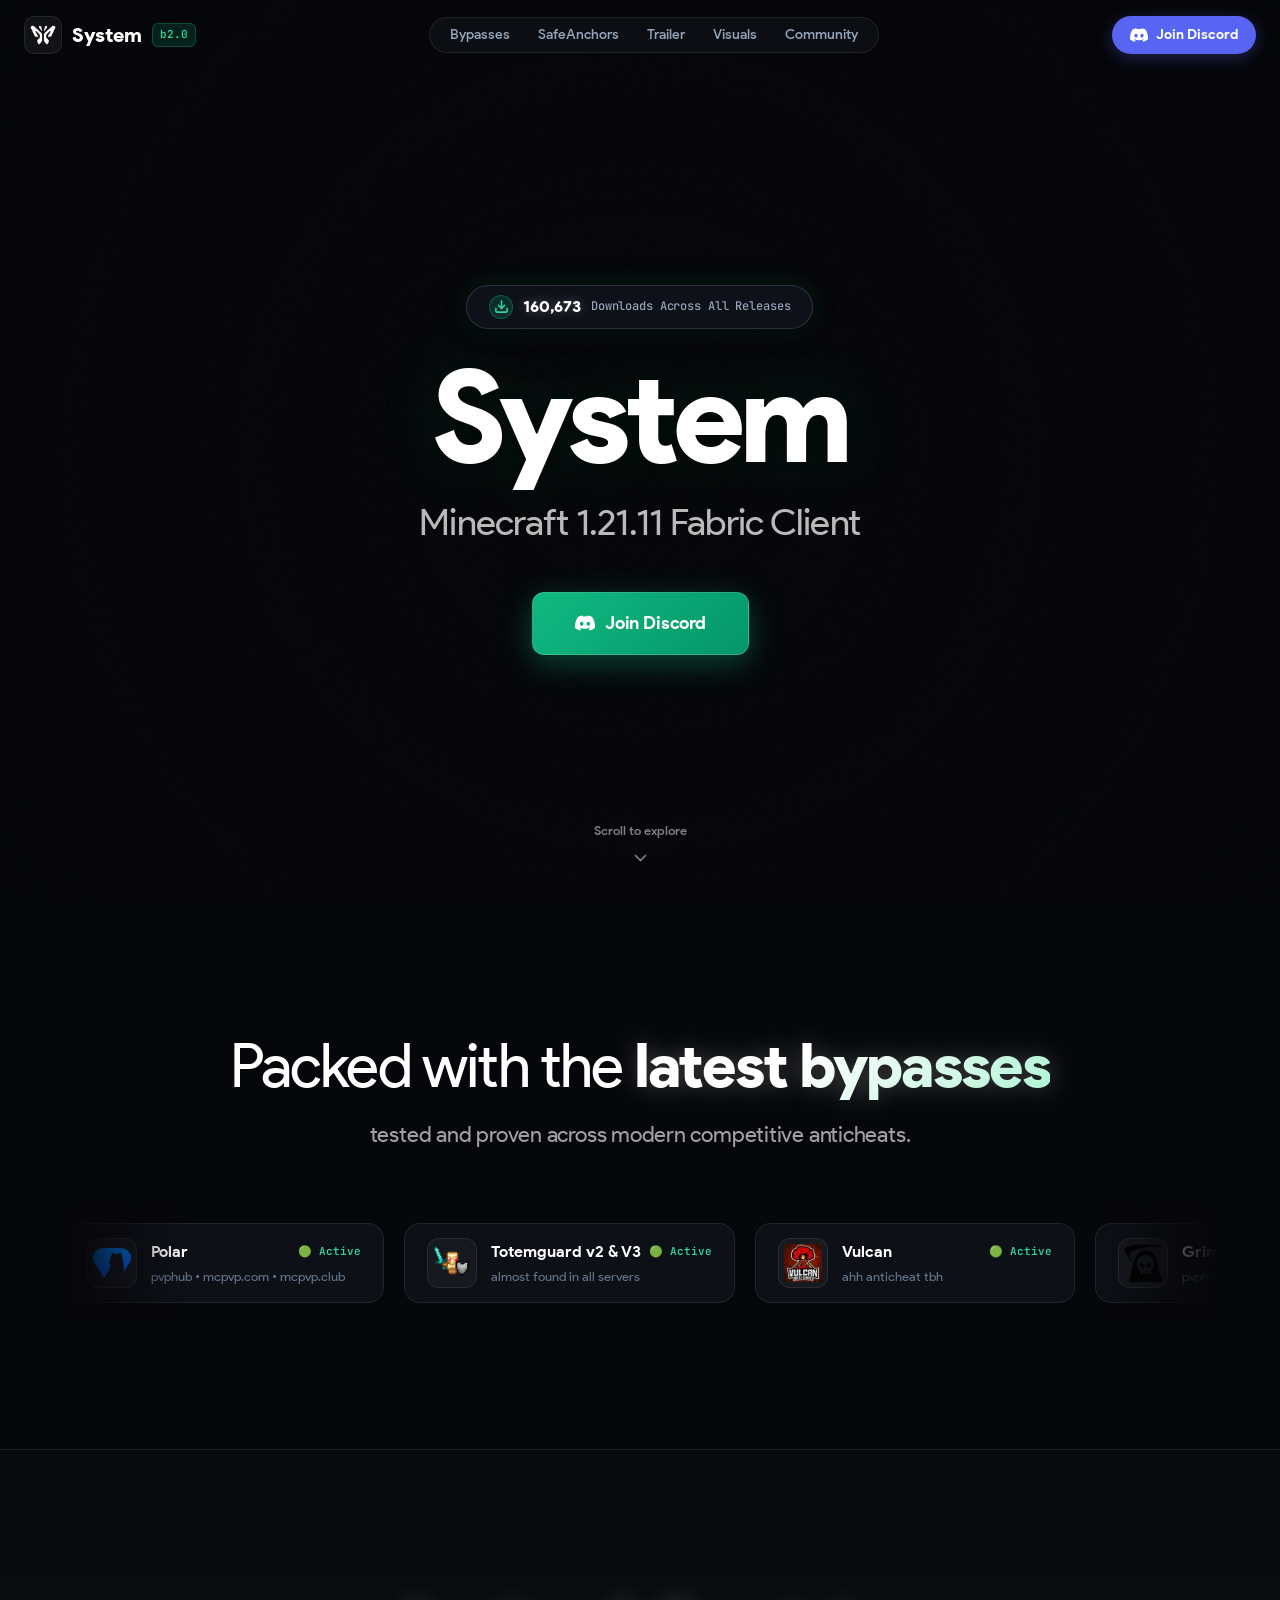
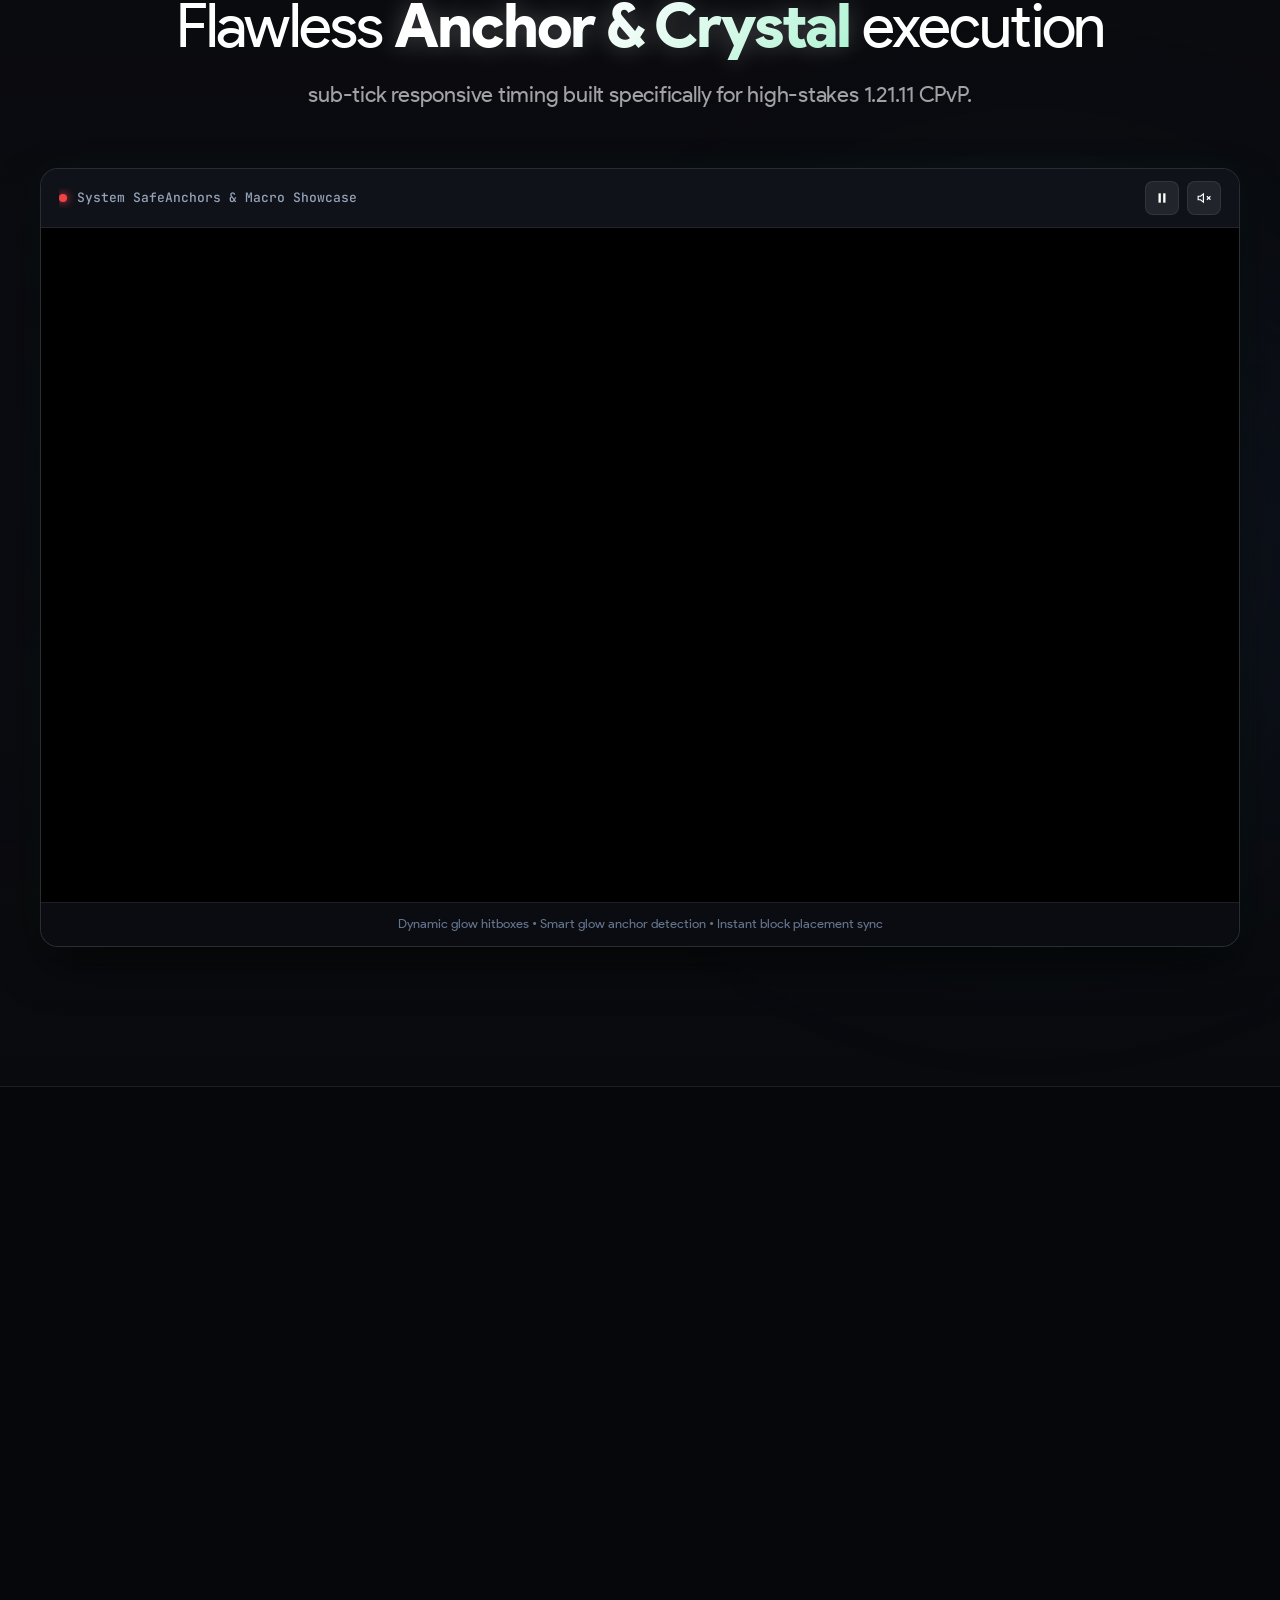
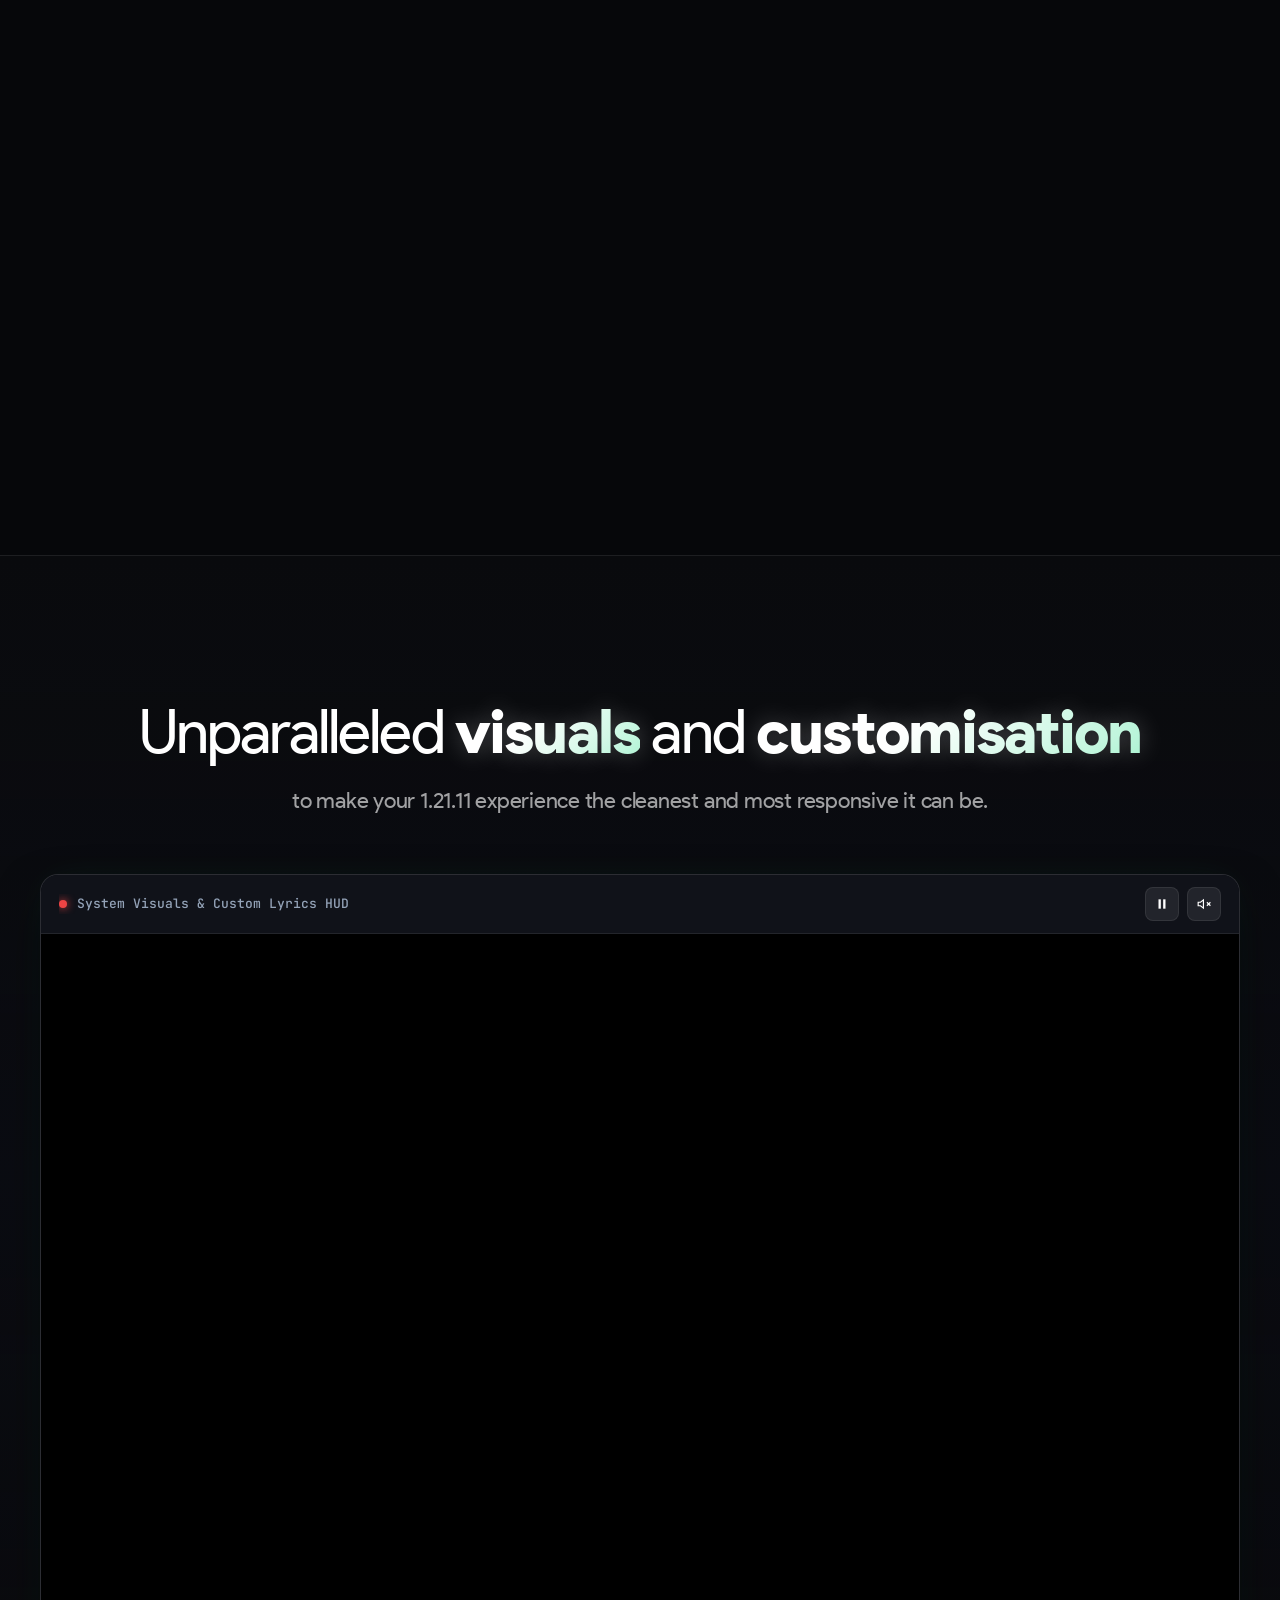
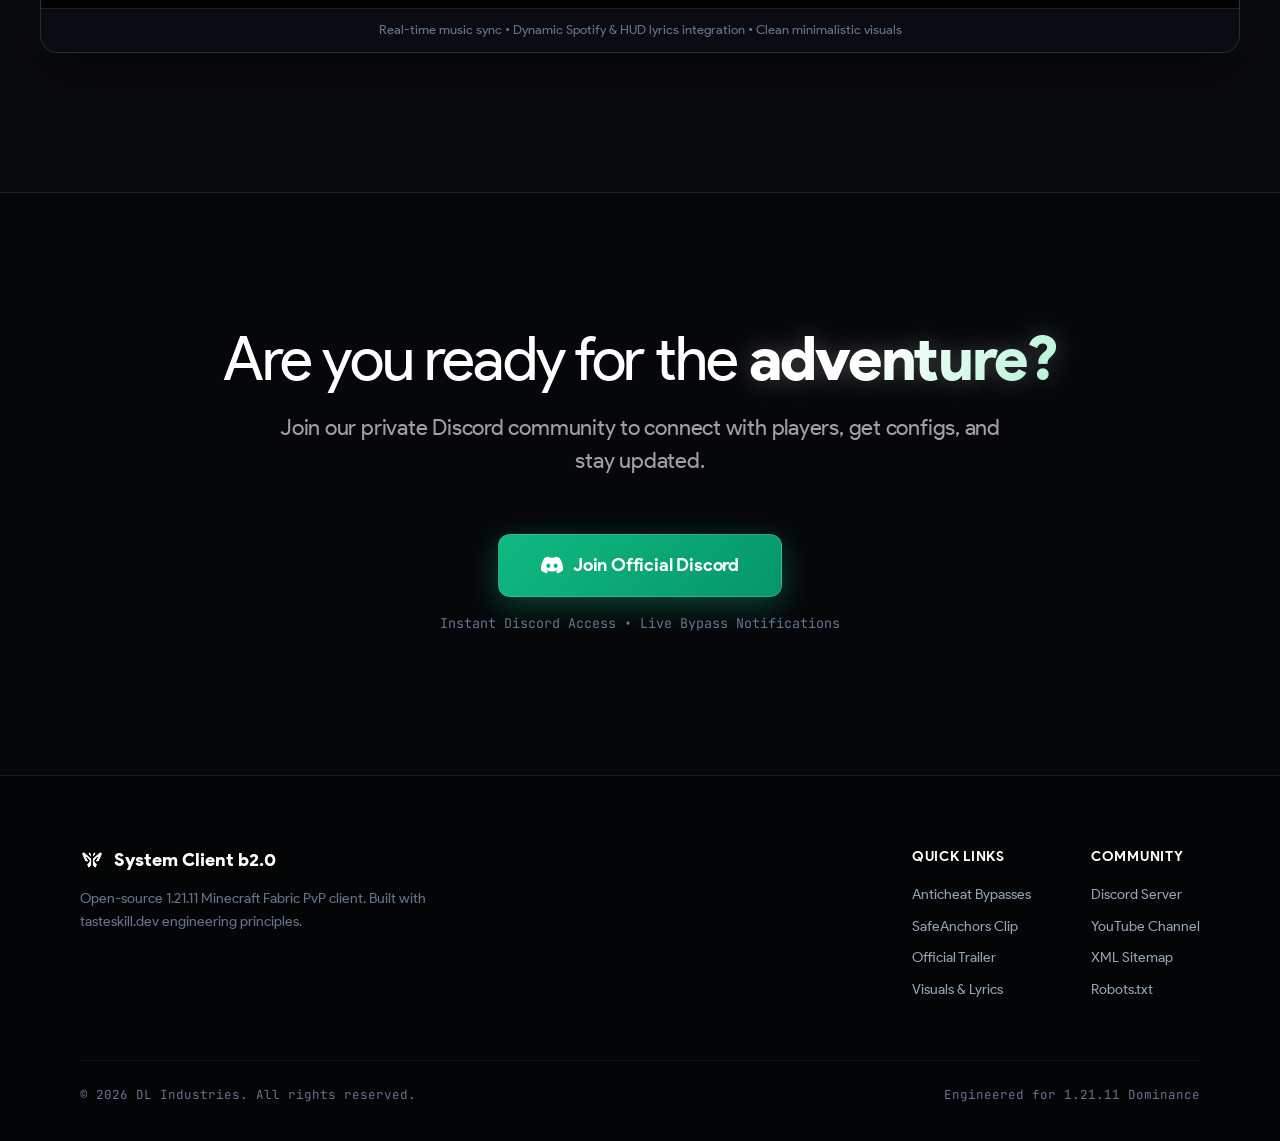
==== docs/index.html @ 7f54d4ee "Deploy System Client official website and showcase" ====
<!DOCTYPE html>
<html lang="en">
<head>
  <meta charset="UTF-8">
  <meta name="viewport" content="width=device-width, initial-scale=1.0">

  <!-- Primary Meta Tags -->
  <title>System Client b2.0 | Next-Gen Minecraft 1.21.11 Fabric Client</title>
  <meta name="title" content="System Client b2.0 | Next-Gen Minecraft 1.21.11 Fabric Client">
  <meta name="description" content="System Client b2.0 is the premier open-source Minecraft 1.21.11 Fabric PvP client with verified bypasses for Polar (pvphub, mcpvp), Totemguard v2/v3, Grim, Vulcan, Intave, Matrix, and AGC (Minemen.club).">
  <meta name="keywords" content="System Client, Minecraft 1.21.11 client, Fabric PvP client, Polar bypass, Totemguard bypass, Grim bypass, Vulcan bypass, Intave bypass, Matrix bypass, AGC Minemen bypass, pvphub, mcpvp, AutoMace, AutoCrystal, SafeAnchors">
  <meta name="robots" content="index, follow">
  <meta name="theme-color" content="#06070a">

  <!-- Canonical URL -->
  <link rel="canonical" href="https://system.daduncs.cloud/">

  <!-- Open Graph / Facebook -->
  <meta property="og:type" content="website">
  <meta property="og:url" content="https://system.daduncs.cloud/">
  <meta property="og:title" content="System Client b2.0 | Next-Gen Minecraft 1.21.11 Fabric Client">
  <meta property="og:description" content="Dominate 1.21.11 with verified bypasses across Polar, Totemguard v2/v3, Grim, Vulcan, Intave, Matrix, and AGC (Minemen).">
  <meta property="og:image" content="assets/icon.png">

  <!-- Twitter Card -->
  <meta property="twitter:card" content="summary_large_image">
  <meta property="twitter:url" content="https://system.daduncs.cloud/">
  <meta property="twitter:title" content="System Client b2.0 | Next-Gen Minecraft 1.21.11 Fabric Client">
  <meta property="twitter:description" content="Bypass Polar, Totemguard, Grim, Vulcan, Intave, Matrix, and AGC. Master 1.21.11 Mace, Crystal, and Anchor PvP.">
  <meta property="twitter:image" content="assets/icon.png">

  <!-- Favicon -->
  <link rel="icon" type="image/png" href="assets/icon.png">
  <link rel="apple-touch-icon" href="assets/icon.png">

  <!-- Preload Local Product Sans Fonts for Instant Rendering -->
  <link rel="preload" href="assets/fonts/ProductSans-Regular.woff" as="font" type="font/woff" crossorigin>
  <link rel="preload" href="assets/fonts/ProductSans-Bold.woff" as="font" type="font/woff" crossorigin>

  <!-- Fallback Fonts: JetBrains Mono -->
  <link rel="preconnect" href="https://fonts.googleapis.com">
  <link rel="preconnect" href="https://fonts.gstatic.com" crossorigin>
  <link href="https://fonts.googleapis.com/css2?family=JetBrains+Mono:wght@400;500;700&display=swap" rel="stylesheet">

  <!-- Stylesheet -->
  <link rel="stylesheet" href="style.css">

  <!-- Schema.org JSON-LD Structured Data -->
  <script type="application/ld+json">
  {
    "@context": "https://schema.org",
    "@type": "SoftwareApplication",
    "name": "System Client",
    "softwareVersion": "b2.0",
    "applicationCategory": "GameApplication",
    "operatingSystem": "Windows, macOS, Linux",
    "description": "Next-generation Minecraft 1.21.11 Fabric PvP client featuring advanced anticheat bypasses and combat optimization.",
    "url": "https://system.daduncs.cloud/",
    "license": "https://www.gnu.org/licenses/gpl-3.0.en.html"
  }
  </script>
</head>
<body>

  <!-- Ambient Backdrop Glows & Noise -->
  <div class="noise-texture" aria-hidden="true"></div>
  <div class="ambient-glow ambient-glow-top" aria-hidden="true"></div>
  <div class="ambient-glow ambient-glow-mid" aria-hidden="true"></div>

  <!-- ==========================================================================
       TOP NAVIGATION BAR
       ========================================================================== -->
  <nav class="site-nav" id="siteNav">
    <div class="nav-container">
      <a href="#hero" class="nav-brand" aria-label="System Client Home">
        <div class="brand-logo-frame">
          <img src="assets/icon.png" alt="System Client Logo" width="30" height="30">
        </div>
        <span class="brand-name">System</span>
        <span class="brand-version">b2.0</span>
      </a>

      <div class="nav-center-links">
        <a href="#bypasses" class="nav-item">Bypasses</a>
        <a href="#anchors" class="nav-item">SafeAnchors</a>
        <a href="#trailer" class="nav-item">Trailer</a>
        <a href="#visuals" class="nav-item">Visuals</a>
        <a href="#community" class="nav-item">Community</a>
      </div>

      <div class="nav-actions">
        <a href="https://discord.gg/DQ9QmSBnsV" target="_blank" rel="noopener noreferrer" class="nav-discord-btn">
          <svg width="18" height="18" viewBox="0 0 24 24" fill="currentColor" aria-hidden="true">
            <path d="M20.317 4.37a19.791 19.791 0 0 0-4.885-1.515.074.074 0 0 0-.079.037c-.21.375-.444.864-.608 1.25a18.27 18.27 0 0 0-5.487 0 12.64 12.64 0 0 0-.617-1.25.077.077 0 0 0-.079-.037A19.736 19.736 0 0 0 3.677 4.37a.07.07 0 0 0-.032.027C.533 9.046-.32 13.58.099 18.057a.082.082 0 0 0 .031.057 19.9 19.9 0 0 0 5.993 3.03.078.078 0 0 0 .084-.028c.462-.63.874-1.295 1.226-1.994.021-.041.001-.09-.041-.106a13.107 13.107 0 0 1-1.872-.892.077.077 0 0 1-.008-.128 10.2 10.2 0 0 0 .372-.292.074.074 0 0 1 .077-.01c3.929 1.793 8.18 1.793 12.061 0a.074.074 0 0 1 .078.01c.12.098.246.198.373.292a.077.077 0 0 1-.006.127 12.299 12.299 0 0 1-1.873.893.077.077 0 0 0-.041.107c.36.698.772 1.362 1.225 1.993a.076.076 0 0 0 .084.028 19.839 19.839 0 0 0 6.002-3.03.077.077 0 0 0 .032-.054c.5-5.177-.838-9.674-3.549-13.66a.061.061 0 0 0-.031-.028zM8.02 15.33c-1.183 0-2.157-1.085-2.157-2.419 0-1.333.956-2.419 2.157-2.419 1.21 0 2.176 1.096 2.157 2.42 0 1.333-.956 2.418-2.157 2.418zm7.975 0c-1.183 0-2.157-1.085-2.157-2.419 0-1.333.955-2.419 2.157-2.419 1.21 0 2.176 1.096 2.157 2.42 0 1.333-.946 2.418-2.157 2.418z"/>
          </svg>
          <span>Join Discord</span>
        </a>
        <button class="mobile-menu-toggle" id="mobileMenuBtn" aria-label="Toggle Navigation">
          <span></span>
          <span></span>
          <span></span>
        </button>
      </div>
    </div>

    <!-- Mobile Drawer -->
    <div class="mobile-nav-panel" id="mobileNavPanel">
      <a href="#bypasses" class="mobile-link">Bypasses</a>
      <a href="#anchors" class="mobile-link">SafeAnchors</a>
      <a href="#trailer" class="mobile-link">Trailer</a>
      <a href="#visuals" class="mobile-link">Visuals</a>
      <a href="#community" class="mobile-link">Community</a>
      <a href="https://discord.gg/DQ9QmSBnsV" target="_blank" rel="noopener noreferrer" class="btn-discord-full">
        Join Discord Community
      </a>
    </div>
  </nav>

  <!-- ==========================================================================
       HERO (BACKGROUND VIDEO + GRADIENT OVERLAY + IMPACT TITLE)
       ========================================================================== -->
  <div class="hero-stage" id="hero">
    <div class="hero-gradient-overlay">
      <div class="hero-center-content">
        <!-- Repository Downloads Metric -->
        <div class="hero-metric-pill reveal-item" id="repoMetricBadge">
          <div class="metric-icon-wrap" aria-hidden="true">
            <svg width="15" height="15" viewBox="0 0 24 24" fill="none" stroke="currentColor" stroke-width="2.5" stroke-linecap="round" stroke-linejoin="round">
              <path d="M21 15v4a2 2 0 0 1-2 2H5a2 2 0 0 1-2-2v-4"></path>
              <polyline points="7 10 12 15 17 10"></polyline>
              <line x1="12" y1="15" x2="12" y2="3"></line>
            </svg>
          </div>
          <span class="metric-counter" id="downloadCount">160,673</span>
          <span class="metric-label">Downloads Across All Releases</span>
        </div>

        <h1 class="hero-title reveal-item">System</h1>
        <h2 class="hero-subtitle reveal-item">Minecraft 1.21.11 Fabric Client</h2>

        <div class="hero-cta-wrapper reveal-item">
          <a href="https://discord.gg/DQ9QmSBnsV" target="_blank" rel="noopener noreferrer" class="system-cta-btn">
            <svg width="20" height="20" viewBox="0 0 24 24" fill="currentColor">
              <path d="M20.317 4.37a19.791 19.791 0 0 0-4.885-1.515.074.074 0 0 0-.079.037c-.21.375-.444.864-.608 1.25a18.27 18.27 0 0 0-5.487 0 12.64 12.64 0 0 0-.617-1.25.077.077 0 0 0-.079-.037A19.736 19.736 0 0 0 3.677 4.37a.07.07 0 0 0-.032.027C.533 9.046-.32 13.58.099 18.057a.082.082 0 0 0 .031.057 19.9 19.9 0 0 0 5.993 3.03.078.078 0 0 0 .084-.028c.462-.63.874-1.295 1.226-1.994.021-.041.001-.09-.041-.106a13.107 13.107 0 0 1-1.872-.892.077.077 0 0 1-.008-.128 10.2 10.2 0 0 0 .372-.292.074.074 0 0 1 .077-.01c3.929 1.793 8.18 1.793 12.061 0a.074.074 0 0 1 .078.01c.12.098.246.198.373.292a.077.077 0 0 1-.006.127 12.299 12.299 0 0 1-1.873.893.077.077 0 0 0-.041.107c.36.698.772 1.362 1.225 1.993a.076.076 0 0 0 .084.028 19.839 19.839 0 0 0 6.002-3.03.077.077 0 0 0 .032-.054c.5-5.177-.838-9.674-3.549-13.66a.061.061 0 0 0-.031-.028zM8.02 15.33c-1.183 0-2.157-1.085-2.157-2.419 0-1.333.956-2.419 2.157-2.419 1.21 0 2.176 1.096 2.157 2.42 0 1.333-.956 2.418-2.157 2.418zm7.975 0c-1.183 0-2.157-1.085-2.157-2.419 0-1.333.955-2.419 2.157-2.419 1.21 0 2.176 1.096 2.157 2.42 0 1.333-.946 2.418-2.157 2.418z"/>
            </svg>
            <span>Join Discord</span>
          </a>
        </div>

        <a href="#bypasses" class="hero-scroll-hint" aria-label="Scroll to explore">
          <span>Scroll to explore</span>
          <svg width="20" height="20" viewBox="0 0 24 24" fill="none" stroke="currentColor" stroke-width="2" stroke-linecap="round" stroke-linejoin="round">
            <polyline points="6 9 12 15 18 9"></polyline>
          </svg>
        </a>
      </div>

      <!-- Ambient Hero Looping Video -->
      <video autoplay muted loop playsinline class="hero-ambient-video" id="heroBgVideo">
        <source src="assets/clips/gameplay.mp4" type="video/mp4">
      </video>
    </div>
  </div>

  <!-- ==========================================================================
       MAIN SCROLL STREAM
       ========================================================================== -->
  <main class="scroll-story-container">

    <!-- ------------------------------------------------------------------------
         STORY CHAPTER 1: LATEST BYPASSES (COMPACT ROTATING BELT)
         ------------------------------------------------------------------------ -->
    <section class="story-chapter" id="bypasses">
      <div class="narrative-heading-block reveal-item">
        <h2 class="bodyHeading">Packed with the <strong>latest bypasses</strong></h2>
        <p class="bodySubheading">tested and proven across modern competitive anticheats.</p>
      </div>

      <!-- Compact Infinite Rotating Marquee Belt -->
      <div class="ac-belt-wrapper reveal-item">
        <div class="ac-belt-fade ac-belt-fade-left" aria-hidden="true"></div>
        
        <div class="ac-belt-track" id="acBeltTrack">
          <!-- SET 1 -->
          <div class="ac-belt-item">
            <div class="ac-belt-icon">
              <img src="assets/polar.svg" alt="Polar Logo" width="42" height="42" loading="lazy">
            </div>
            <div class="ac-belt-info">
              <div class="ac-belt-top">
                <span class="ac-belt-name">Polar</span>
                <span class="ac-belt-status">🟢 Active</span>
              </div>
              <div class="ac-belt-servers">pvphub • mcpvp.com • mcpvp.club</div>
            </div>
          </div>

          <div class="ac-belt-item">
            <div class="ac-belt-icon">
              <img src="assets/totemguard.webp" alt="TotemGuard Logo" width="42" height="42" loading="lazy">
            </div>
            <div class="ac-belt-info">
              <div class="ac-belt-top">
                <span class="ac-belt-name">Totemguard v2 & V3</span>
                <span class="ac-belt-status">🟢 Active</span>
              </div>
              <div class="ac-belt-servers">almost found in all servers</div>
            </div>
          </div>

          <div class="ac-belt-item">
            <div class="ac-belt-icon">
              <img src="assets/vulcan.png" alt="Vulcan Logo" width="42" height="42" loading="lazy">
            </div>
            <div class="ac-belt-info">
              <div class="ac-belt-top">
                <span class="ac-belt-name">Vulcan</span>
                <span class="ac-belt-status">🟢 Active</span>
              </div>
              <div class="ac-belt-servers">ahh anticheat tbh</div>
            </div>
          </div>

          <div class="ac-belt-item">
            <div class="ac-belt-icon">
              <img src="assets/grim.png" alt="Grim Logo" width="42" height="42" loading="lazy">
            </div>
            <div class="ac-belt-info">
              <div class="ac-belt-top">
                <span class="ac-belt-name">Grim</span>
                <span class="ac-belt-status">🟢 Active</span>
              </div>
              <div class="ac-belt-servers">pvphq • donutsmp.net</div>
            </div>
          </div>

          <div class="ac-belt-item">
            <div class="ac-belt-icon">
              <img src="assets/intave.png" alt="Intave Logo" width="42" height="42" loading="lazy">
            </div>
            <div class="ac-belt-info">
              <div class="ac-belt-top">
                <span class="ac-belt-name">Intave</span>
                <span class="ac-belt-status">🟢 Active</span>
              </div>
              <div class="ac-belt-servers"> </div>
            </div>
          </div>

          <div class="ac-belt-item">
            <div class="ac-belt-icon">
              <img src="assets/matrix.png" alt="Matrix Logo" width="42" height="42" loading="lazy">
            </div>
            <div class="ac-belt-info">
              <div class="ac-belt-top">
                <span class="ac-belt-name">Matrix</span>
                <span class="ac-belt-status">🟢 Active</span>
              </div>
              <div class="ac-belt-servers"> </div>
            </div>
          </div>

          <div class="ac-belt-item highlight-ac">
            <div class="ac-belt-icon">
              <img src="assets/agc.webp" alt="AGC Minemen Logo" width="42" height="42" loading="lazy">
            </div>
            <div class="ac-belt-info">
              <div class="ac-belt-top">
                <span class="ac-belt-name">AGC (Minemen)</span>
                <span class="ac-belt-status">🟢 Active</span>
              </div>
              <div class="ac-belt-servers">Minemen.club</div>
            </div>
          </div>

          <!-- SET 2 (DUPLICATE FOR SEAMLESS 100% INFINITE LOOP) -->
          <div class="ac-belt-item" aria-hidden="true">
            <div class="ac-belt-icon">
              <img src="assets/polar.svg" alt="Polar Logo" width="42" height="42" loading="lazy">
            </div>
            <div class="ac-belt-info">
              <div class="ac-belt-top">
                <span class="ac-belt-name">Polar</span>
                <span class="ac-belt-status">🟢 Active</span>
              </div>
              <div class="ac-belt-servers">pvphub • mcpvp.com • mcpvp.club</div>
            </div>
          </div>

          <div class="ac-belt-item" aria-hidden="true">
            <div class="ac-belt-icon">
              <img src="assets/totemguard.webp" alt="TotemGuard Logo" width="42" height="42" loading="lazy">
            </div>
            <div class="ac-belt-info">
              <div class="ac-belt-top">
                <span class="ac-belt-name">Totemguard v2 & V3</span>
                <span class="ac-belt-status">🟢 Active</span>
              </div>
              <div class="ac-belt-servers">almost found in all servers</div>
            </div>
          </div>

          <div class="ac-belt-item" aria-hidden="true">
            <div class="ac-belt-icon">
              <img src="assets/vulcan.png" alt="Vulcan Logo" width="42" height="42" loading="lazy">
            </div>
            <div class="ac-belt-info">
              <div class="ac-belt-top">
                <span class="ac-belt-name">Vulcan</span>
                <span class="ac-belt-status">🟢 Active</span>
              </div>
              <div class="ac-belt-servers">ahh anticheat tbh</div>
            </div>
          </div>

          <div class="ac-belt-item" aria-hidden="true">
            <div class="ac-belt-icon">
              <img src="assets/grim.png" alt="Grim Logo" width="42" height="42" loading="lazy">
            </div>
            <div class="ac-belt-info">
              <div class="ac-belt-top">
                <span class="ac-belt-name">Grim</span>
                <span class="ac-belt-status">🟢 Active</span>
              </div>
              <div class="ac-belt-servers">pvphq • donutsmp.net</div>
            </div>
          </div>

          <div class="ac-belt-item" aria-hidden="true">
            <div class="ac-belt-icon">
              <img src="assets/intave.png" alt="Intave Logo" width="42" height="42" loading="lazy">
            </div>
            <div class="ac-belt-info">
              <div class="ac-belt-top">
                <span class="ac-belt-name">Intave</span>
                <span class="ac-belt-status">🟢 Active</span>
              </div>
              <div class="ac-belt-servers"> </div>
            </div>
          </div>

          <div class="ac-belt-item" aria-hidden="true">
            <div class="ac-belt-icon">
              <img src="assets/matrix.png" alt="Matrix Logo" width="42" height="42" loading="lazy">
            </div>
            <div class="ac-belt-info">
              <div class="ac-belt-top">
                <span class="ac-belt-name">Matrix</span>
                <span class="ac-belt-status">🟢 Active</span>
              </div>
              <div class="ac-belt-servers"> </div>
            </div>
          </div>

          <div class="ac-belt-item highlight-ac" aria-hidden="true">
            <div class="ac-belt-icon">
              <img src="assets/agc.webp" alt="AGC Minemen Logo" width="42" height="42" loading="lazy">
            </div>
            <div class="ac-belt-info">
              <div class="ac-belt-top">
                <span class="ac-belt-name">AGC (Minemen)</span>
                <span class="ac-belt-status">🟢 Active</span>
              </div>
              <div class="ac-belt-servers">Minemen.club</div>
            </div>
          </div>
        </div>

        <div class="ac-belt-fade ac-belt-fade-right" aria-hidden="true"></div>
      </div>
    </section>

    <!-- ------------------------------------------------------------------------
         STORY CHAPTER 2: SAFE ANCHORS & TIMING (LOCAL CLIP 1)
         ------------------------------------------------------------------------ -->
    <section class="story-chapter background-block" id="anchors">
      <div class="narrative-heading-block reveal-item">
        <h2 class="bodyHeading">Flawless <strong>Anchor & Crystal</strong> execution</h2>
        <p class="bodySubheading">sub-tick responsive timing built specifically for high-stakes 1.21.11 CPvP.</p>
      </div>

      <!-- Embedded Local Clip: safeanchors.mp4 -->
      <div class="cinematic-clip-frame reveal-item">
        <div class="clip-glass-bar">
          <div class="clip-meta-left">
            <span class="clip-record-dot"></span>
            <span class="clip-title-label">System SafeAnchors & Macro Showcase</span>
          </div>
          <div class="clip-controls-group">
            <button class="clip-ctrl-btn" data-video-toggle="clipSafeAnchors" aria-label="Toggle Play/Pause">
              <svg class="icon-pause" width="14" height="14" viewBox="0 0 24 24" fill="currentColor"><rect x="6" y="4" width="4" height="16"></rect><rect x="14" y="4" width="4" height="16"></rect></svg>
              <svg class="icon-play" width="14" height="14" viewBox="0 0 24 24" fill="currentColor" style="display:none;"><polygon points="5 3 19 12 5 21 5 3"></polygon></svg>
            </button>
            <button class="clip-ctrl-btn" data-video-sound="clipSafeAnchors" aria-label="Toggle Sound">
              <svg class="icon-muted" width="14" height="14" viewBox="0 0 24 24" fill="none" stroke="currentColor" stroke-width="2"><path d="M11 5L6 9H2v6h4l5 4V5z"></path><line x1="23" y1="9" x2="17" y2="15"></line><line x1="17" y1="9" x2="23" y2="15"></line></svg>
              <svg class="icon-unmuted" width="14" height="14" viewBox="0 0 24 24" fill="none" stroke="currentColor" stroke-width="2" style="display:none;"><polygon points="11 5 6 9 2 9 2 15 6 15 11 19 11 5"></polygon><path d="M19.07 4.93a10 10 0 0 1 0 14.14M15.54 8.46a5 5 0 0 1 0 7.07"></path></svg>
            </button>
          </div>
        </div>

        <div class="video-aspect-container">
          <video id="clipSafeAnchors" autoplay muted loop playsinline preload="metadata">
            <source src="assets/clips/safeanchors.mp4" type="video/mp4">
            Your browser does not support the video tag.
          </video>
        </div>

        <div class="clip-footer-caption">
          <span>Dynamic glow hitboxes • Smart glow anchor detection • Instant block placement sync</span>
        </div>
      </div>
    </section>

    <!-- ------------------------------------------------------------------------
         STORY CHAPTER 3: OFFICIAL TRAILER (YOUTUBE EMBED)
         ------------------------------------------------------------------------ -->
    <section class="story-chapter" id="trailer">
      <div class="narrative-heading-block reveal-item">
        <h2 class="bodyHeading">Watch the <strong>official trailer</strong></h2>
        <p class="bodySubheading">see System Client in live combat scenarios before joining the community.</p>
      </div>

      <!-- 16:9 Cinema Trailer Frame -->
      <div class="cinematic-clip-frame reveal-item">
        <div class="clip-glass-bar">
          <div class="clip-meta-left">
            <svg width="16" height="16" viewBox="0 0 24 24" fill="currentColor" style="color: #ff0033;">
              <path d="M23.498 6.186a3.016 3.016 0 0 0-2.122-2.136C19.505 3.545 12 3.545 12 3.545s-7.505 0-9.377.505A3.017 3.017 0 0 0 .502 6.186C0 8.07 0 12 0 12s0 3.93.502 5.814a3.016 3.016 0 0 0 2.122 2.136c1.871.505 9.376.505 9.376.505s7.505 0 9.377-.505a3.015 3.015 0 0 0 2.122-2.136C24 15.93 24 12 24 12s0-3.93-.502-5.814zM9.545 15.568V8.432L15.818 12l-6.273 3.568z"/>
            </svg>
            <span class="clip-title-label">System Client • Official Trailer Showcase</span>
          </div>
          <a href="https://youtu.be/Wdv_b5RYLt8" target="_blank" rel="noopener noreferrer" class="clip-external-link">
            <span>Watch on YouTube</span>
            <svg width="12" height="12" viewBox="0 0 24 24" fill="none" stroke="currentColor" stroke-width="2"><path d="M18 13v6a2 2 0 0 1-2 2H5a2 2 0 0 1-2-2V8a2 2 0 0 1 2-2h6"></path><polyline points="15 3 21 3 21 9"></polyline><line x1="10" y1="14" x2="21" y2="3"></line></svg>
          </a>
        </div>

        <div class="video-aspect-container youtube-embed-wrapper">
          <iframe 
            src="https://www.youtube-nocookie.com/embed/Wdv_b5RYLt8?rel=0&modestbranding=1" 
            title="System Client Official Trailer"
            allow="accelerometer; autoplay; clipboard-write; encrypted-media; gyroscope; picture-in-picture" 
            allowfullscreen>
          </iframe>
        </div>

        <div class="clip-footer-caption">
          <span>Demonstrating 1.21.11 Mace kinetic hits, projectile prediction, and zero-ghost combat rotations.</span>
        </div>
      </div>
    </section>

    <!-- ------------------------------------------------------------------------
         STORY CHAPTER 4: UNPARALLELED VISUALS & CUSTOMISATION (LYRICS CLIP)
         ------------------------------------------------------------------------ -->
    <section class="story-chapter background-block" id="visuals">
      <div class="narrative-heading-block reveal-item">
        <h2 class="bodyHeading">Unparalleled <strong>visuals</strong> and <strong>customisation</strong></h2>
        <p class="bodySubheading">to make your 1.21.11 experience the cleanest and most responsive it can be.</p>
      </div>

      <!-- Embedded Local Clip: lyrics.mp4 -->
      <div class="cinematic-clip-frame reveal-item">
        <div class="clip-glass-bar">
          <div class="clip-meta-left">
            <span class="clip-record-dot"></span>
            <span class="clip-title-label">System Visuals & Custom Lyrics HUD</span>
          </div>
          <div class="clip-controls-group">
            <button class="clip-ctrl-btn" data-video-toggle="clipLyrics" aria-label="Toggle Play/Pause">
              <svg class="icon-pause" width="14" height="14" viewBox="0 0 24 24" fill="currentColor"><rect x="6" y="4" width="4" height="16"></rect><rect x="14" y="4" width="4" height="16"></rect></svg>
              <svg class="icon-play" width="14" height="14" viewBox="0 0 24 24" fill="currentColor" style="display:none;"><polygon points="5 3 19 12 5 21 5 3"></polygon></svg>
            </button>
            <button class="clip-ctrl-btn" data-video-sound="clipLyrics" aria-label="Toggle Sound">
              <svg class="icon-muted" width="14" height="14" viewBox="0 0 24 24" fill="none" stroke="currentColor" stroke-width="2"><path d="M11 5L6 9H2v6h4l5 4V5z"></path><line x1="23" y1="9" x2="17" y2="15"></line><line x1="17" y1="9" x2="23" y2="15"></line></svg>
              <svg class="icon-unmuted" width="14" height="14" viewBox="0 0 24 24" fill="none" stroke="currentColor" stroke-width="2" style="display:none;"><polygon points="11 5 6 9 2 9 2 15 6 15 11 19 11 5"></polygon><path d="M19.07 4.93a10 10 0 0 1 0 14.14M15.54 8.46a5 5 0 0 1 0 7.07"></path></svg>
            </button>
          </div>
        </div>

        <div class="video-aspect-container">
          <video id="clipLyrics" autoplay muted loop playsinline preload="metadata">
            <source src="assets/clips/lyrics.mp4" type="video/mp4">
            Your browser does not support the video tag.
          </video>
        </div>

        <div class="clip-footer-caption">
          <span>Real-time music sync • Dynamic Spotify & HUD lyrics integration • Clean minimalistic visuals</span>
        </div>
      </div>
    </section>

    <!-- ------------------------------------------------------------------------
         STORY CHAPTER 6: ARE YOU READY FOR THE ADVENTURE? (CLOSING CTA)
         ------------------------------------------------------------------------ -->
    <section class="story-chapter closing-chapter" id="community">
      <div class="narrative-heading-block reveal-item">
        <h2 class="bodyHeading">Are you ready for the <strong>adventure?</strong></h2>
        <p class="bodySubheading">Join our private Discord community to connect with players, get configs, and stay updated.</p>
      </div>

      <div class="closing-action-box reveal-item">
        <a href="https://discord.gg/DQ9QmSBnsV" target="_blank" rel="noopener noreferrer" class="system-cta-btn pulse-glow">
          <svg width="22" height="22" viewBox="0 0 24 24" fill="currentColor">
            <path d="M20.317 4.37a19.791 19.791 0 0 0-4.885-1.515.074.074 0 0 0-.079.037c-.21.375-.444.864-.608 1.25a18.27 18.27 0 0 0-5.487 0 12.64 12.64 0 0 0-.617-1.25.077.077 0 0 0-.079-.037A19.736 19.736 0 0 0 3.677 4.37a.07.07 0 0 0-.032.027C.533 9.046-.32 13.58.099 18.057a.082.082 0 0 0 .031.057 19.9 19.9 0 0 0 5.993 3.03.078.078 0 0 0 .084-.028c.462-.63.874-1.295 1.226-1.994.021-.041.001-.09-.041-.106a13.107 13.107 0 0 1-1.872-.892.077.077 0 0 1-.008-.128 10.2 10.2 0 0 0 .372-.292.074.074 0 0 1 .077-.01c3.929 1.793 8.18 1.793 12.061 0a.074.074 0 0 1 .078.01c.12.098.246.198.373.292a.077.077 0 0 1-.006.127 12.299 12.299 0 0 1-1.873.893.077.077 0 0 0-.041.107c.36.698.772 1.362 1.225 1.993a.076.076 0 0 0 .084.028 19.839 19.839 0 0 0 6.002-3.03.077.077 0 0 0 .032-.054c.5-5.177-.838-9.674-3.549-13.66a.061.061 0 0 0-.031-.028zM8.02 15.33c-1.183 0-2.157-1.085-2.157-2.419 0-1.333.956-2.419 2.157-2.419 1.21 0 2.176 1.096 2.157 2.42 0 1.333-.956 2.418-2.157 2.418zm7.975 0c-1.183 0-2.157-1.085-2.157-2.419 0-1.333.955-2.419 2.157-2.419 1.21 0 2.176 1.096 2.157 2.42 0 1.333-.946 2.418-2.157 2.418z"/>
          </svg>
          <span>Join Official Discord</span>
        </a>
        <p class="instantDeliveryText">Instant Discord Access • Live Bypass Notifications</p>
      </div>
    </section>

  </main>

  <!-- ==========================================================================
       FOOTER
       ========================================================================== -->
  <footer class="site-footer">
    <div class="footer-container">
      <div class="footer-top-row">
        <div class="footer-brand-box">
          <div class="footer-brand-header">
            <img src="assets/icon.png" alt="System Client" width="24" height="24">
            <span class="footer-title">System Client b2.0</span>
          </div>
          <p class="footer-desc">
            Open-source 1.21.11 Minecraft Fabric PvP client. Built with tasteskill.dev engineering principles.
          </p>
        </div>

        <div class="footer-links-group">
          <div class="footer-nav-col">
            <h4>Quick Links</h4>
            <a href="#bypasses">Anticheat Bypasses</a>
            <a href="#anchors">SafeAnchors Clip</a>
            <a href="#trailer">Official Trailer</a>
            <a href="#visuals">Visuals & Lyrics</a>
          </div>

          <div class="footer-nav-col">
            <h4>Community</h4>
            <a href="https://discord.gg/DQ9QmSBnsV" target="_blank" rel="noopener noreferrer">Discord Server</a>
            <a href="https://youtu.be/Wdv_b5RYLt8" target="_blank" rel="noopener noreferrer">YouTube Channel</a>
            <a href="sitemap.xml">XML Sitemap</a>
            <a href="robots.txt">Robots.txt</a>
          </div>
        </div>
      </div>

      <div class="footer-bottom-row">
        <span>&copy; 2026 DL Industries. All rights reserved.</span>
        <span class="footer-tagline">Engineered for 1.21.11 Dominance</span>
      </div>
    </div>
  </footer>

  <!-- Floating Back to Top Button -->
  <button id="backToTop" class="back-to-top" aria-label="Back to top">
    <svg width="20" height="20" viewBox="0 0 24 24" fill="none" stroke="currentColor" stroke-width="2" stroke-linecap="round" stroke-linejoin="round">
      <polyline points="18 15 12 9 6 15"></polyline>
    </svg>
  </button>

  <!-- Scripts -->
  <script src="script.js"></script>
</body>
</html>
---- docs/style.css ----
/* ==========================================================================
   SYSTEM CLIENT b2.0 — CINEMATIC SCROLL EXPERIENCE
   Effortless fluid storytelling and cinematic showcase:
   with tasteskill.dev anti-slop frontend craftsmanship:
   - Big display typography with bolded emphasis (Outfit & Plus Jakarta Sans)
   - Deep obsidian/void palette with ambient emerald & violet backdrops
   - Cinematic local clip players (safeanchors.mp4 & gameplay.mp4)
   - Genuine official anticheat logos with real-time green status badges
   - Seamless scroll-driven reading pacing
   ========================================================================== */

/* --------------------------------------------------------------------------
   Product Sans Webfonts (Local Assets + CDN Fallback)
   -------------------------------------------------------------------------- */
@font-face {
  font-family: 'Product Sans';
  font-style: normal;
  font-weight: 400;
  font-display: swap;
  src: local('Product Sans'),
       url('assets/fonts/ProductSans-Regular.woff') format('woff'),
       url('https://fonts.cdnfonts.com/s/14955/ProductSans-Regular.woff') format('woff');
}

@font-face {
  font-family: 'Product Sans';
  font-style: normal;
  font-weight: 500;
  font-display: swap;
  src: local('Product Sans Medium'),
       url('assets/fonts/ProductSans-Medium.woff') format('woff'),
       url('https://fonts.cdnfonts.com/s/14955/ProductSans-Medium.woff') format('woff');
}

@font-face {
  font-family: 'Product Sans';
  font-style: normal;
  font-weight: 700;
  font-display: swap;
  src: local('Product Sans Bold'),
       url('assets/fonts/ProductSans-Bold.woff') format('woff'),
       url('https://fonts.cdnfonts.com/s/14955/ProductSans-Bold.woff') format('woff');
}

@font-face {
  font-family: 'Product Sans';
  font-style: normal;
  font-weight: 900;
  font-display: swap;
  src: local('Product Sans Black'),
       url('assets/fonts/ProductSans-Black.woff') format('woff'),
       url('https://fonts.cdnfonts.com/s/14955/ProductSans-Black.woff') format('woff');
}

/* --------------------------------------------------------------------------
   Design Tokens & Variables
   -------------------------------------------------------------------------- */
:root {
  /* Surface Tokens */
  --bg-void: #06070a;
  --bg-deep: #0a0c12;
  --bg-surface: #10121a;
  --bg-card: rgba(18, 20, 28, 0.75);
  --bg-card-hover: rgba(26, 29, 42, 0.9);
  --bg-glass: rgba(10, 12, 18, 0.82);

  /* Border Tokens */
  --border-subtle: rgba(255, 255, 255, 0.08);
  --border-medium: rgba(255, 255, 255, 0.14);
  --border-glow: rgba(16, 185, 129, 0.35);

  /* Brand & Accents */
  --accent-green: #10b981;
  --accent-green-bright: #34d399;
  --accent-green-glow: rgba(16, 185, 129, 0.25);
  --accent-violet: #8b5cf6;
  --accent-violet-glow: rgba(139, 92, 246, 0.25);
  --accent-cyan: #06b6d4;

  /* Typography */
  --text-main: #f8fafc;
  --text-secondary: #94a3b8;
  --text-muted: #64748b;
  --text-heading: #ffffff;

  /* Fonts */
  --font-display: 'Product Sans', -apple-system, BlinkMacSystemFont, 'Segoe UI', Roboto, sans-serif;
  --font-body: 'Product Sans', -apple-system, BlinkMacSystemFont, sans-serif;
  --font-mono: 'JetBrains Mono', monospace;

  /* Transitions */
  --ease-smooth: cubic-bezier(0.16, 1, 0.3, 1);
  --duration-fast: 200ms;
  --duration-med: 400ms;
  --duration-slow: 700ms;
}

/* --------------------------------------------------------------------------
   Base & Resets
   -------------------------------------------------------------------------- */
*, *::before, *::after {
  box-sizing: border-box;
  margin: 0;
  padding: 0;
}

html {
  font-family: var(--font-body);
  background-color: var(--bg-void);
  color: var(--text-main);
  scroll-behavior: smooth;
  text-rendering: optimizeLegibility;
  -webkit-font-smoothing: antialiased;
  -moz-osx-font-smoothing: grayscale;
}

body {
  min-height: 100vh;
  position: relative;
  overflow-x: hidden;
  line-height: 1.6;
  background-color: var(--bg-void);
}

/* Background Noise Texture */
.noise-texture {
  position: fixed;
  inset: 0;
  width: 100%;
  height: 100%;
  pointer-events: none;
  z-index: 1;
  opacity: 0.025;
  background-image: url("data:image/svg+xml,%3Csvg viewBox='0 0 200 200' xmlns='http://www.w3.org/2000/svg'%3E%3Cfilter id='noiseFilter'%3E%3CfeTurbulence type='fractalNoise' baseFrequency='0.8' numOctaves='3' stitchTiles='stitch'/%3E%3C/filter%3E%3Crect width='100%25' height='100%25' filter='url(%23noiseFilter)'/%3E%3C/svg%3E");
}

/* Ambient Radial Glows */
.ambient-glow {
  position: absolute;
  pointer-events: none;
  border-radius: 50%;
  filter: blur(120px);
  z-index: 0;
}

.ambient-glow-top {
  top: -150px;
  left: 50%;
  transform: translateX(-50%);
  width: 900px;
  height: 600px;
  background: radial-gradient(circle, rgba(16, 185, 129, 0.14) 0%, rgba(139, 92, 246, 0.08) 50%, transparent 75%);
}

.ambient-glow-mid {
  top: 1800px;
  right: -100px;
  width: 700px;
  height: 700px;
  background: radial-gradient(circle, rgba(139, 92, 246, 0.12) 0%, rgba(6, 182, 212, 0.06) 60%, transparent 75%);
}

/* --------------------------------------------------------------------------
   Top Navigation Bar
   -------------------------------------------------------------------------- */
.site-nav {
  position: fixed;
  top: 0;
  left: 0;
  right: 0;
  z-index: 100;
  padding: 16px 24px;
  transition: background-color var(--duration-med) var(--ease-smooth), backdrop-filter var(--duration-med) var(--ease-smooth), border-color var(--duration-med) var(--ease-smooth);
}

.site-nav.scrolled {
  background-color: var(--bg-glass);
  backdrop-filter: blur(16px);
  -webkit-backdrop-filter: blur(16px);
  border-bottom: 1px solid var(--border-subtle);
  padding: 12px 24px;
}

.nav-container {
  max-width: 1240px;
  margin: 0 auto;
  display: flex;
  align-items: center;
  justify-content: space-between;
}

.nav-brand {
  display: flex;
  align-items: center;
  gap: 10px;
  text-decoration: none;
  color: var(--text-main);
  transition: transform var(--duration-fast) var(--ease-smooth);
}

.nav-brand:hover {
  transform: scale(1.02);
}

.brand-logo-frame {
  width: 38px;
  height: 38px;
  border-radius: 10px;
  background: rgba(255, 255, 255, 0.05);
  border: 1px solid var(--border-subtle);
  display: flex;
  align-items: center;
  justify-content: center;
  overflow: hidden;
}

.brand-logo-frame img {
  border-radius: 8px;
  display: block;
}

.brand-name {
  font-family: var(--font-display);
  font-size: 20px;
  font-weight: 800;
  letter-spacing: -0.02em;
  color: #fff;
}

.brand-version {
  font-family: var(--font-mono);
  font-size: 11px;
  font-weight: 600;
  padding: 2px 7px;
  border-radius: 6px;
  background: rgba(16, 185, 129, 0.15);
  color: var(--accent-green-bright);
  border: 1px solid rgba(16, 185, 129, 0.3);
}

.nav-center-links {
  display: flex;
  align-items: center;
  gap: 28px;
  background: rgba(18, 20, 28, 0.6);
  padding: 6px 20px;
  border-radius: 999px;
  border: 1px solid var(--border-subtle);
  backdrop-filter: blur(12px);
}

.nav-item {
  color: var(--text-secondary);
  font-size: 14px;
  font-weight: 500;
  text-decoration: none;
  transition: color var(--duration-fast) ease;
}

.nav-item:hover,
.nav-item.active {
  color: #ffffff;
}

.nav-actions {
  display: flex;
  align-items: center;
  gap: 12px;
}

.nav-discord-btn {
  display: inline-flex;
  align-items: center;
  gap: 8px;
  padding: 8px 18px;
  border-radius: 999px;
  background: #5865F2;
  color: #ffffff;
  font-size: 13.5px;
  font-weight: 600;
  text-decoration: none;
  box-shadow: 0 4px 16px rgba(88, 101, 242, 0.3);
  transition: transform var(--duration-fast) var(--ease-smooth), box-shadow var(--duration-fast) var(--ease-smooth), background var(--duration-fast) ease;
}

.nav-discord-btn:hover {
  background: #4752c4;
  transform: translateY(-2px);
  box-shadow: 0 6px 22px rgba(88, 101, 242, 0.5);
}

.mobile-menu-toggle {
  display: none;
  background: transparent;
  border: none;
  cursor: pointer;
  padding: 6px;
  flex-direction: column;
  gap: 5px;
}

.mobile-menu-toggle span {
  display: block;
  width: 22px;
  height: 2px;
  background: #ffffff;
  border-radius: 2px;
  transition: transform var(--duration-fast) ease, opacity var(--duration-fast) ease;
}

.mobile-nav-panel {
  display: none;
  position: absolute;
  top: 100%;
  left: 0;
  right: 0;
  background: rgba(10, 12, 18, 0.96);
  backdrop-filter: blur(20px);
  border-bottom: 1px solid var(--border-subtle);
  padding: 24px;
  flex-direction: column;
  gap: 16px;
}

.mobile-nav-panel.open {
  display: flex;
}

.mobile-link {
  color: var(--text-secondary);
  font-size: 16px;
  font-weight: 500;
  text-decoration: none;
  padding: 8px 0;
}

.btn-discord-full {
  display: flex;
  align-items: center;
  justify-content: center;
  padding: 12px 20px;
  border-radius: 12px;
  background: #5865F2;
  color: #fff;
  font-weight: 600;
  text-decoration: none;
  margin-top: 8px;
}

/* --------------------------------------------------------------------------
   Hero Stage Showcase
   -------------------------------------------------------------------------- */
.hero-stage {
  position: relative;
  width: 100%;
  height: 100vh;
  min-height: 720px;
  overflow: hidden;
  background-color: var(--bg-void);
  display: flex;
  align-items: center;
  justify-content: center;
}

.hero-ambient-video {
  position: absolute;
  inset: 0;
  width: 100%;
  height: 100%;
  object-fit: cover;
  z-index: 1;
  opacity: 0.28;
  filter: brightness(0.72) contrast(1.1);
  pointer-events: none;
}

.hero-gradient-overlay {
  position: relative;
  z-index: 2;
  width: 100%;
  height: 100%;
  display: flex;
  align-items: center;
  justify-content: center;
  background: radial-gradient(circle at center, rgba(6, 7, 10, 0.45) 0%, rgba(6, 7, 10, 0.85) 68%, #06070a 100%);
  padding: 0 24px;
}

.hero-center-content {
  max-width: 900px;
  width: 100%;
  text-align: center;
  display: flex;
  flex-direction: column;
  align-items: center;
  margin-top: 40px;
}

.hero-metric-pill {
  display: inline-flex;
  align-items: center;
  gap: 10px;
  padding: 8px 22px;
  border-radius: 999px;
  background: rgba(18, 20, 30, 0.82);
  border: 1px solid rgba(255, 255, 255, 0.14);
  box-shadow: 0 4px 20px rgba(0, 0, 0, 0.5), 0 0 25px rgba(16, 185, 129, 0.15);
  margin-bottom: 24px;
  backdrop-filter: blur(12px);
  -webkit-backdrop-filter: blur(12px);
  transition: transform var(--duration-fast) var(--ease-smooth), border-color var(--duration-fast) ease;
}

.hero-metric-pill:hover {
  transform: translateY(-2px);
  border-color: rgba(16, 185, 129, 0.4);
}

.metric-icon-wrap {
  width: 24px;
  height: 24px;
  border-radius: 50%;
  background: rgba(16, 185, 129, 0.18);
  border: 1px solid rgba(16, 185, 129, 0.35);
  display: flex;
  align-items: center;
  justify-content: center;
  color: var(--accent-green-bright);
}

.metric-counter {
  font-family: var(--font-display);
  font-size: 16px;
  font-weight: 800;
  letter-spacing: -0.01em;
  color: #ffffff;
  text-shadow: 0 0 12px rgba(255, 255, 255, 0.3);
}

.metric-label {
  font-family: var(--font-mono);
  font-size: 12px;
  font-weight: 500;
  color: var(--text-secondary);
  letter-spacing: -0.01em;
}

/* Hero Heading 1 */
.hero-title {
  font-family: var(--font-display);
  font-size: clamp(4rem, 11vw, 8rem);
  font-weight: 900;
  line-height: 1;
  letter-spacing: -0.04em;
  color: #ffffff;
  text-shadow: 0 4px 30px rgba(0, 0, 0, 0.8), 0 0 60px rgba(16, 185, 129, 0.2);
  margin-bottom: 12px;
}

/* Hero Subtitle */
.hero-subtitle {
  font-family: var(--font-display);
  font-size: clamp(1.35rem, 3.2vw, 2.3rem);
  font-weight: 400;
  color: rgba(255, 255, 255, 0.72);
  letter-spacing: -0.02em;
  margin-bottom: 40px;
}

/* Call to Action Container */
.hero-cta-wrapper {
  display: flex;
  flex-direction: column;
  align-items: center;
  gap: 12px;
}

.system-cta-btn {
  display: inline-flex;
  align-items: center;
  justify-content: center;
  gap: 10px;
  padding: 16px 42px;
  border-radius: 12px;
  background: linear-gradient(135deg, #10b981 0%, #059669 100%);
  color: #ffffff;
  font-family: var(--font-display);
  font-size: 18px;
  font-weight: 700;
  letter-spacing: -0.01em;
  text-decoration: none;
  box-shadow: 0 8px 30px rgba(16, 185, 129, 0.35);
  border: 1px solid rgba(255, 255, 255, 0.15);
  transition: transform var(--duration-fast) var(--ease-smooth), box-shadow var(--duration-fast) var(--ease-smooth), filter var(--duration-fast) ease;
}

.system-cta-btn:hover {
  transform: translateY(-3px) scale(1.02);
  box-shadow: 0 12px 40px rgba(16, 185, 129, 0.55);
  filter: brightness(1.08);
}

.cta-micro-caption {
  font-size: 13.5px;
  color: var(--text-muted);
  font-family: var(--font-mono);
  letter-spacing: -0.01em;
}

.hero-scroll-hint {
  position: absolute;
  bottom: 32px;
  left: 50%;
  transform: translateX(-50%);
  display: flex;
  flex-direction: column;
  align-items: center;
  gap: 6px;
  color: rgba(255, 255, 255, 0.5);
  font-size: 13px;
  font-weight: 500;
  text-decoration: none;
  transition: color var(--duration-fast) ease, transform var(--duration-fast) var(--ease-smooth);
  animation: floatBounce 2.5s infinite ease-in-out;
}

.hero-scroll-hint:hover {
  color: #ffffff;
}

@keyframes floatBounce {
  0%, 100% { transform: translate(-50%, 0); }
  50% { transform: translate(-50%, 8px); }
}

/* --------------------------------------------------------------------------
   Narrative Scroll Container & Chapters
   -------------------------------------------------------------------------- */
.scroll-story-container {
  position: relative;
  z-index: 10;
  width: 100%;
}

.story-chapter {
  padding: 130px 24px;
  max-width: 1200px;
  margin: 0 auto;
}

.story-chapter.background-block {
  max-width: 100%;
  background: linear-gradient(180deg, rgba(255, 255, 255, 0.015) 0%, rgba(18, 20, 30, 0.4) 50%, rgba(255, 255, 255, 0.015) 100%);
  border-top: 1px solid var(--border-subtle);
  border-bottom: 1px solid var(--border-subtle);
  padding: 140px 24px;
}

.story-chapter.background-block > * {
  max-width: 1200px;
  margin-left: auto;
  margin-right: auto;
}

/* Narrative Text Block (The user's favorite "scroll and read" feature) */
.narrative-heading-block {
  text-align: center;
  max-width: 980px;
  margin: 0 auto 56px auto;
}

.bodyHeading {
  font-family: var(--font-display);
  font-size: clamp(2.3rem, 5.2vw, 3.8rem);
  font-weight: 400;
  line-height: 1.18;
  letter-spacing: -0.03em;
  color: #ffffff;
  margin-bottom: 16px;
}

.bodyHeading strong {
  font-weight: 800;
  color: #ffffff;
  text-shadow: 0 0 25px rgba(255, 255, 255, 0.25);
  background: linear-gradient(135deg, #ffffff 40%, #a7f3d0 100%);
  -webkit-background-clip: text;
  -webkit-text-fill-color: transparent;
}

.bodySubheading {
  font-family: var(--font-body);
  font-size: clamp(1.15rem, 2.2vw, 1.4rem);
  font-weight: 400;
  color: rgba(255, 255, 255, 0.62);
  line-height: 1.5;
  letter-spacing: -0.01em;
  max-width: 760px;
  margin: 0 auto;
}

/* --------------------------------------------------------------------------
   Anticheat Rotating Belt (Space-Saving Infinite Marquee)
   -------------------------------------------------------------------------- */
.ac-belt-wrapper {
  position: relative;
  width: 100%;
  overflow: hidden;
  padding: 16px 0;
  margin: 0 auto;
}

.ac-belt-fade {
  position: absolute;
  top: 0;
  bottom: 0;
  width: 120px;
  z-index: 5;
  pointer-events: none;
}

.ac-belt-fade-left {
  left: 0;
  background: linear-gradient(to right, var(--bg-void) 0%, transparent 100%);
}

.ac-belt-fade-right {
  right: 0;
  background: linear-gradient(to left, var(--bg-void) 0%, transparent 100%);
}

.ac-belt-track {
  display: flex;
  gap: 20px;
  width: max-content;
  animation: acBeltScroll 32s linear infinite;
  will-change: transform;
}

.ac-belt-track:hover {
  animation-play-state: paused;
}

@keyframes acBeltScroll {
  0% {
    transform: translateX(0);
  }
  100% {
    transform: translateX(-50%);
  }
}

.ac-belt-item {
  display: flex;
  align-items: center;
  gap: 14px;
  padding: 14px 22px;
  background: var(--bg-card);
  border: 1px solid var(--border-subtle);
  border-radius: 16px;
  min-width: 320px;
  backdrop-filter: blur(14px);
  transition: transform var(--duration-fast) var(--ease-smooth), border-color var(--duration-fast) ease, box-shadow var(--duration-fast) ease;
  user-select: none;
}

.ac-belt-item:hover {
  transform: translateY(-3px);
  border-color: rgba(16, 185, 129, 0.4);
  box-shadow: 0 10px 25px -5px rgba(0, 0, 0, 0.7), 0 0 20px rgba(16, 185, 129, 0.15);
}

.ac-belt-item.highlight-ac {
  border-color: rgba(139, 92, 246, 0.3);
}

.ac-belt-item.highlight-ac:hover {
  border-color: rgba(139, 92, 246, 0.5);
  box-shadow: 0 10px 25px -5px rgba(0, 0, 0, 0.7), 0 0 20px rgba(139, 92, 246, 0.2);
}

.ac-belt-icon {
  width: 50px;
  height: 50px;
  border-radius: 12px;
  background: rgba(255, 255, 255, 0.04);
  border: 1px solid var(--border-subtle);
  display: flex;
  align-items: center;
  justify-content: center;
  flex-shrink: 0;
  transition: transform var(--duration-fast) var(--ease-smooth);
}

.ac-belt-item:hover .ac-belt-icon {
  transform: scale(1.08);
}

.ac-belt-icon img {
  width: 38px;
  height: 38px;
  object-fit: contain;
  display: block;
}

.ac-belt-info {
  display: flex;
  flex-direction: column;
  gap: 3px;
  flex: 1;
  min-width: 0;
}

.ac-belt-top {
  display: flex;
  align-items: center;
  justify-content: space-between;
  gap: 8px;
}

.ac-belt-name {
  font-family: var(--font-display);
  font-size: 16px;
  font-weight: 700;
  color: #ffffff;
  white-space: nowrap;
}

.ac-belt-status {
  font-family: var(--font-mono);
  font-size: 11px;
  font-weight: 600;
  color: var(--accent-green-bright);
  white-space: nowrap;
}

.ac-belt-servers {
  font-size: 12.5px;
  color: var(--text-muted);
  white-space: nowrap;
  overflow: hidden;
  text-overflow: ellipsis;
}

/* --------------------------------------------------------------------------
   Cinematic Video & Trailer Frames (Responsive Across Mobile, Tablet & Desktop)
   -------------------------------------------------------------------------- */
.cinematic-clip-frame {
  width: 100%;
  max-width: min(960px, min(92vw, calc((72vh - 90px) * 16 / 9)));
  margin: 0 auto;
  border-radius: 18px;
  background: #090b12;
  border: 1px solid var(--border-medium);
  box-shadow: 0 20px 50px -10px rgba(0, 0, 0, 0.8), 0 0 40px -10px rgba(16, 185, 129, 0.12);
  overflow: hidden;
  display: flex;
  flex-direction: column;
  transition: transform var(--duration-med) var(--ease-smooth), box-shadow var(--duration-med) ease;
}

.cinematic-clip-frame:hover {
  box-shadow: 0 24px 60px -8px rgba(0, 0, 0, 0.9), 0 0 50px -5px rgba(16, 185, 129, 0.2);
}

.clip-glass-bar {
  display: flex;
  align-items: center;
  justify-content: space-between;
  padding: 12px 18px;
  background: rgba(18, 20, 28, 0.85);
  border-bottom: 1px solid var(--border-subtle);
  backdrop-filter: blur(12px);
  -webkit-backdrop-filter: blur(12px);
  gap: 12px;
}

.clip-meta-left {
  display: flex;
  align-items: center;
  gap: 10px;
  min-width: 0;
  overflow: hidden;
}

.clip-record-dot {
  width: 8px;
  height: 8px;
  border-radius: 50%;
  background: #ef4444;
  box-shadow: 0 0 8px #ef4444;
  flex-shrink: 0;
  animation: pulseLiveDot 1.6s infinite ease-in-out;
}

.clip-title-label {
  font-family: var(--font-mono);
  font-size: 13px;
  font-weight: 500;
  color: var(--text-secondary);
  white-space: nowrap;
  overflow: hidden;
  text-overflow: ellipsis;
}

.clip-controls-group {
  display: flex;
  align-items: center;
  gap: 8px;
  flex-shrink: 0;
}

.clip-ctrl-btn {
  background: rgba(255, 255, 255, 0.08);
  border: 1px solid var(--border-subtle);
  color: #ffffff;
  width: 34px;
  height: 34px;
  border-radius: 8px;
  display: flex;
  align-items: center;
  justify-content: center;
  cursor: pointer;
  transition: background var(--duration-fast) ease, transform var(--duration-fast) ease;
}

.clip-ctrl-btn:hover {
  background: rgba(255, 255, 255, 0.18);
  transform: scale(1.05);
}

.clip-external-link {
  display: inline-flex;
  align-items: center;
  gap: 6px;
  color: var(--text-secondary);
  font-family: var(--font-mono);
  font-size: 12px;
  text-decoration: none;
  flex-shrink: 0;
  transition: color var(--duration-fast) ease;
}

.clip-external-link:hover {
  color: #ffffff;
}

/* Video Aspect Container: 16:9 with bulletproof fallbacks */
.video-aspect-container {
  position: relative;
  width: 100%;
  aspect-ratio: 16 / 9;
  background: #000000;
  overflow: hidden;
  display: flex;
  align-items: center;
  justify-content: center;
}

.video-aspect-container video {
  width: 100%;
  height: 100%;
  object-fit: contain;
  background: #000000;
  display: block;
}

.youtube-embed-wrapper iframe {
  position: absolute;
  top: 0;
  left: 0;
  width: 100%;
  height: 100%;
  border: none;
}

.clip-footer-caption {
  padding: 12px 18px;
  background: rgba(10, 12, 18, 0.92);
  border-top: 1px solid var(--border-subtle);
  font-size: 13px;
  color: var(--text-muted);
  text-align: center;
  line-height: 1.45;
}

/* --------------------------------------------------------------------------
   Closing Chapter (Are You Ready for the Adventure?)
   -------------------------------------------------------------------------- */
.closing-chapter {
  text-align: center;
  padding-bottom: 140px;
}

.closing-action-box {
  display: flex;
  flex-direction: column;
  align-items: center;
  gap: 16px;
  margin-top: 40px;
}

.pulse-glow {
  animation: pulseGreenGlow 3s infinite ease-in-out;
}

@keyframes pulseGreenGlow {
  0%, 100% { box-shadow: 0 8px 30px rgba(16, 185, 129, 0.35); }
  50% { box-shadow: 0 12px 50px rgba(16, 185, 129, 0.65); }
}

.instantDeliveryText {
  font-family: var(--font-mono);
  font-size: 13.5px;
  color: var(--text-muted);
}

/* --------------------------------------------------------------------------
   Footer
   -------------------------------------------------------------------------- */
.site-footer {
  background: #040507;
  border-top: 1px solid var(--border-subtle);
  padding: 70px 24px 36px 24px;
}

.footer-container {
  max-width: 1120px;
  margin: 0 auto;
}

.footer-top-row {
  display: flex;
  justify-content: space-between;
  align-items: flex-start;
  flex-wrap: wrap;
  gap: 40px;
  margin-bottom: 50px;
}

.footer-brand-box {
  max-width: 360px;
}

.footer-brand-header {
  display: flex;
  align-items: center;
  gap: 10px;
  margin-bottom: 14px;
}

.footer-title {
  font-family: var(--font-display);
  font-size: 18px;
  font-weight: 800;
  color: #fff;
}

.footer-desc {
  font-size: 14px;
  color: var(--text-muted);
  line-height: 1.6;
}

.footer-links-group {
  display: flex;
  gap: 60px;
}

.footer-nav-col h4 {
  font-family: var(--font-display);
  font-size: 14px;
  font-weight: 700;
  color: #fff;
  margin-bottom: 16px;
  text-transform: uppercase;
  letter-spacing: 0.05em;
}

.footer-nav-col a {
  display: block;
  font-size: 13.5px;
  color: var(--text-secondary);
  text-decoration: none;
  margin-bottom: 10px;
  transition: color var(--duration-fast) ease;
}

.footer-nav-col a:hover {
  color: #fff;
}

.footer-bottom-row {
  display: flex;
  justify-content: space-between;
  align-items: center;
  padding-top: 24px;
  border-top: 1px solid rgba(255, 255, 255, 0.05);
  font-size: 12.5px;
  color: var(--text-muted);
  font-family: var(--font-mono);
}

/* Floating Back to Top Button */
.back-to-top {
  position: fixed;
  bottom: 28px;
  right: 28px;
  width: 44px;
  height: 44px;
  border-radius: 50%;
  background: rgba(18, 20, 28, 0.85);
  border: 1px solid var(--border-medium);
  color: #ffffff;
  display: flex;
  align-items: center;
  justify-content: center;
  cursor: pointer;
  opacity: 0;
  visibility: hidden;
  transform: translateY(12px);
  transition: opacity var(--duration-fast) ease, transform var(--duration-fast) var(--ease-smooth), visibility var(--duration-fast) ease;
  z-index: 90;
  backdrop-filter: blur(8px);
}

.back-to-top.visible {
  opacity: 1;
  visibility: visible;
  transform: translateY(0);
}

.back-to-top:hover {
  background: rgba(255, 255, 255, 0.15);
  transform: translateY(-2px);
}

/* --------------------------------------------------------------------------
   Scroll Reveal Animations
   -------------------------------------------------------------------------- */
.reveal-item {
  opacity: 0;
  transform: translateY(28px);
  transition: opacity 0.75s var(--ease-smooth), transform 0.75s var(--ease-smooth);
  will-change: opacity, transform;
}

.reveal-item.is-revealed {
  opacity: 1;
  transform: translateY(0);
}

/* --------------------------------------------------------------------------
   Comprehensive Responsive Breakpoints (Tablet & Mobile Support)
   -------------------------------------------------------------------------- */

/* TABLET (Portrait & Landscape: 769px to 1024px) */
@media (max-width: 1024px) {
  .story-chapter {
    padding: 70px 20px;
  }

  .story-chapter.background-block {
    padding: 70px 20px;
  }

  .narrative-heading-block {
    margin-bottom: 32px;
  }

  .bodyHeading {
    font-size: clamp(2rem, 4.5vw, 2.8rem);
  }

  .cinematic-clip-frame {
    max-width: min(100%, calc((75vh - 70px) * 16 / 9));
    border-radius: 16px;
  }

  .ac-belt-wrapper {
    padding: 12px 0;
  }

  .ac-belt-item {
    min-width: 290px;
  }

  .footer-links-group {
    gap: 40px;
  }
}

/* MOBILE & SMALL TABLETS (<= 768px) */
@media (max-width: 768px) {
  .site-nav {
    padding: 12px 16px;
  }

  .nav-center-links {
    display: none;
  }

  .mobile-menu-toggle {
    display: flex;
  }

  .hero-stage {
    min-height: 100svh;
    height: auto;
    padding: 100px 16px 40px 16px;
  }

  .hero-title {
    font-size: clamp(3.2rem, 15vw, 4.6rem);
  }

  .hero-subtitle {
    font-size: 1.15rem;
    margin-bottom: 28px;
  }

  .hero-scroll-hint {
    display: none;
  }

  .system-cta-btn {
    width: 100%;
    max-width: 320px;
    padding: 15px 24px;
    font-size: 16.5px;
  }

  .story-chapter {
    padding: 48px 14px;
  }

  .story-chapter.background-block {
    padding: 48px 14px;
  }

  .narrative-heading-block {
    margin-bottom: 20px;
  }

  .bodyHeading {
    font-size: clamp(1.75rem, 6.8vw, 2.3rem);
    line-height: 1.22;
  }

  .bodySubheading {
    font-size: 0.98rem;
    line-height: 1.45;
  }

  .cinematic-clip-frame {
    width: 100%;
    max-width: 100%;
    border-radius: 14px;
  }

  .clip-glass-bar {
    padding: 9px 12px;
    gap: 8px;
  }

  .clip-title-label {
    font-size: 12px;
    max-width: 160px;
  }

  .clip-ctrl-btn {
    width: 32px;
    height: 32px;
  }

  .clip-footer-caption {
    padding: 9px 12px;
    font-size: 11.5px;
  }

  .ac-belt-fade {
    width: 45px;
  }

  .ac-belt-item {
    min-width: 260px;
    padding: 10px 14px;
    gap: 10px;
    border-radius: 12px;
  }

  .ac-belt-icon {
    width: 40px;
    height: 40px;
  }

  .ac-belt-icon img {
    width: 30px;
    height: 30px;
  }

  .ac-belt-name {
    font-size: 14px;
  }

  .ac-belt-status {
    font-size: 10.5px;
  }

  .ac-belt-servers {
    font-size: 11px;
  }

  .footer-top-row {
    flex-direction: column;
    gap: 32px;
  }

  .footer-links-group {
    flex-direction: column;
    gap: 20px;
  }

  .footer-bottom-row {
    flex-direction: column;
    gap: 10px;
    text-align: center;
  }
}
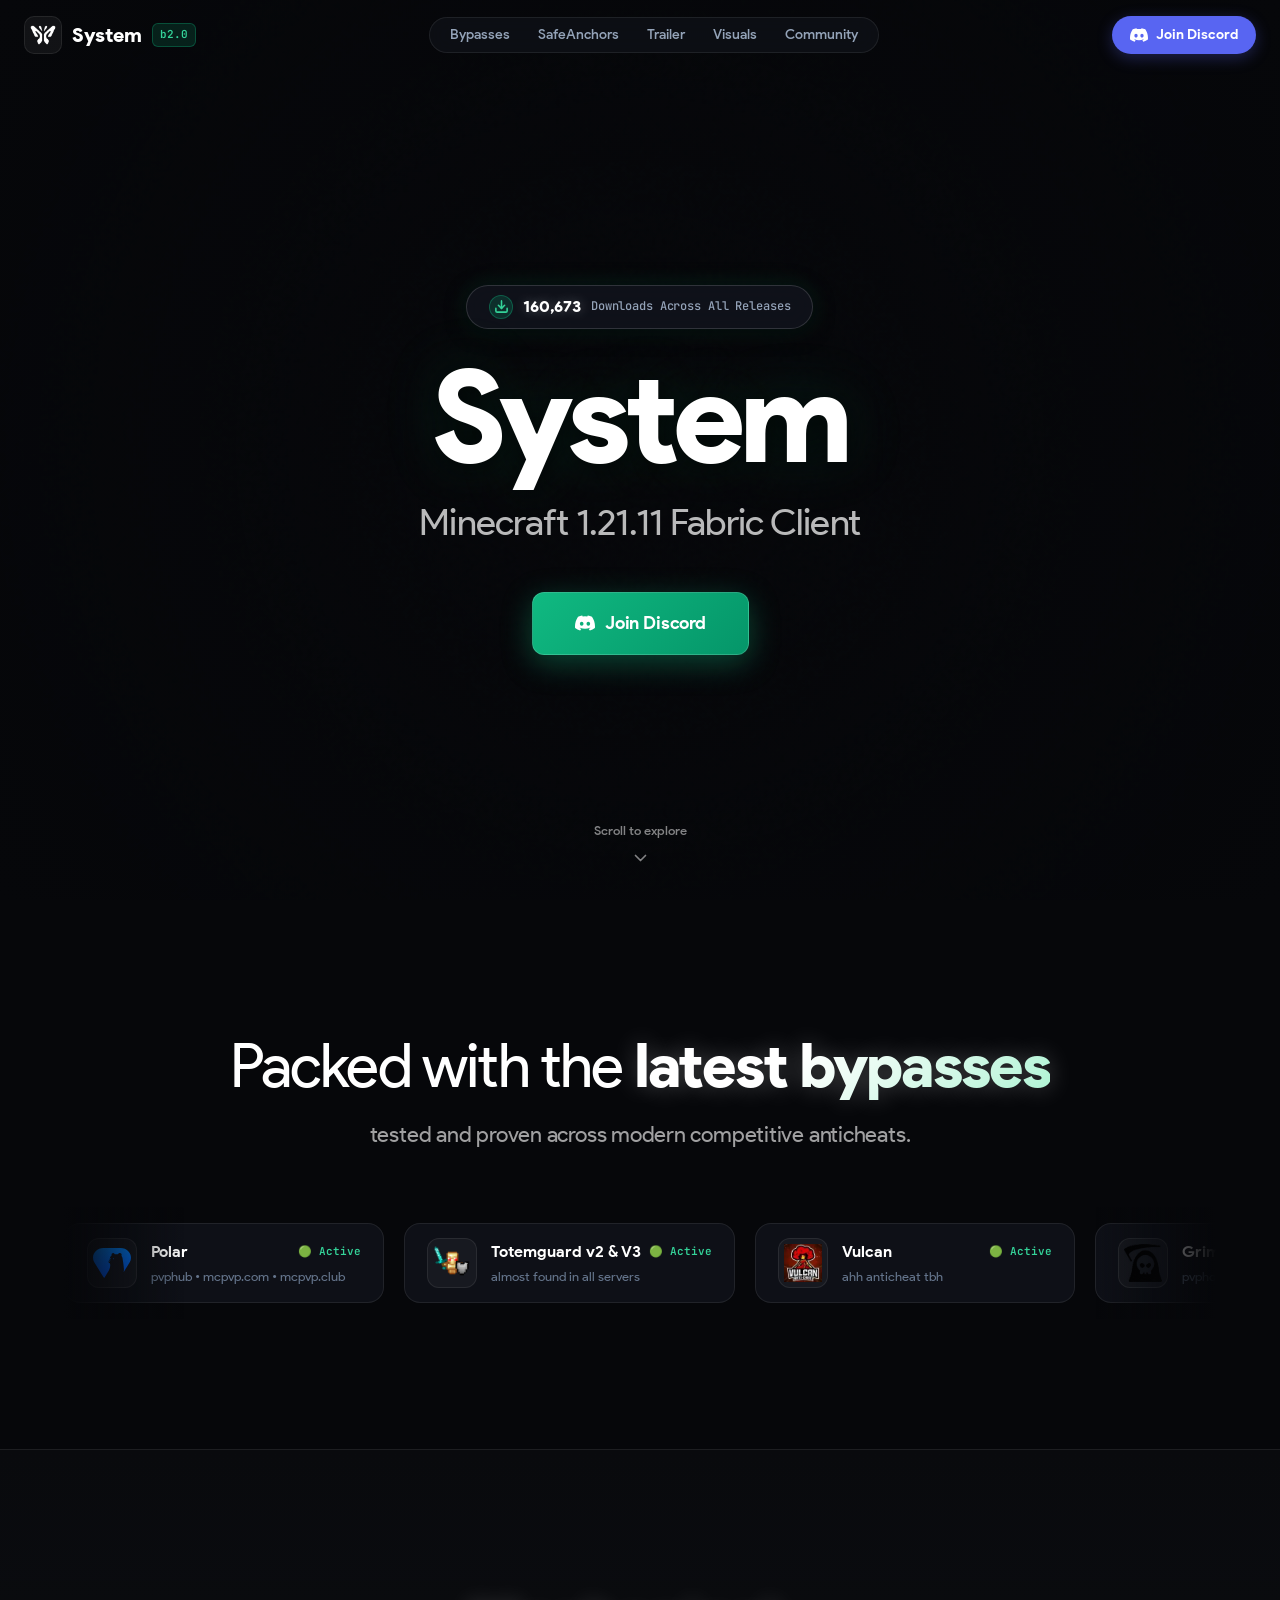
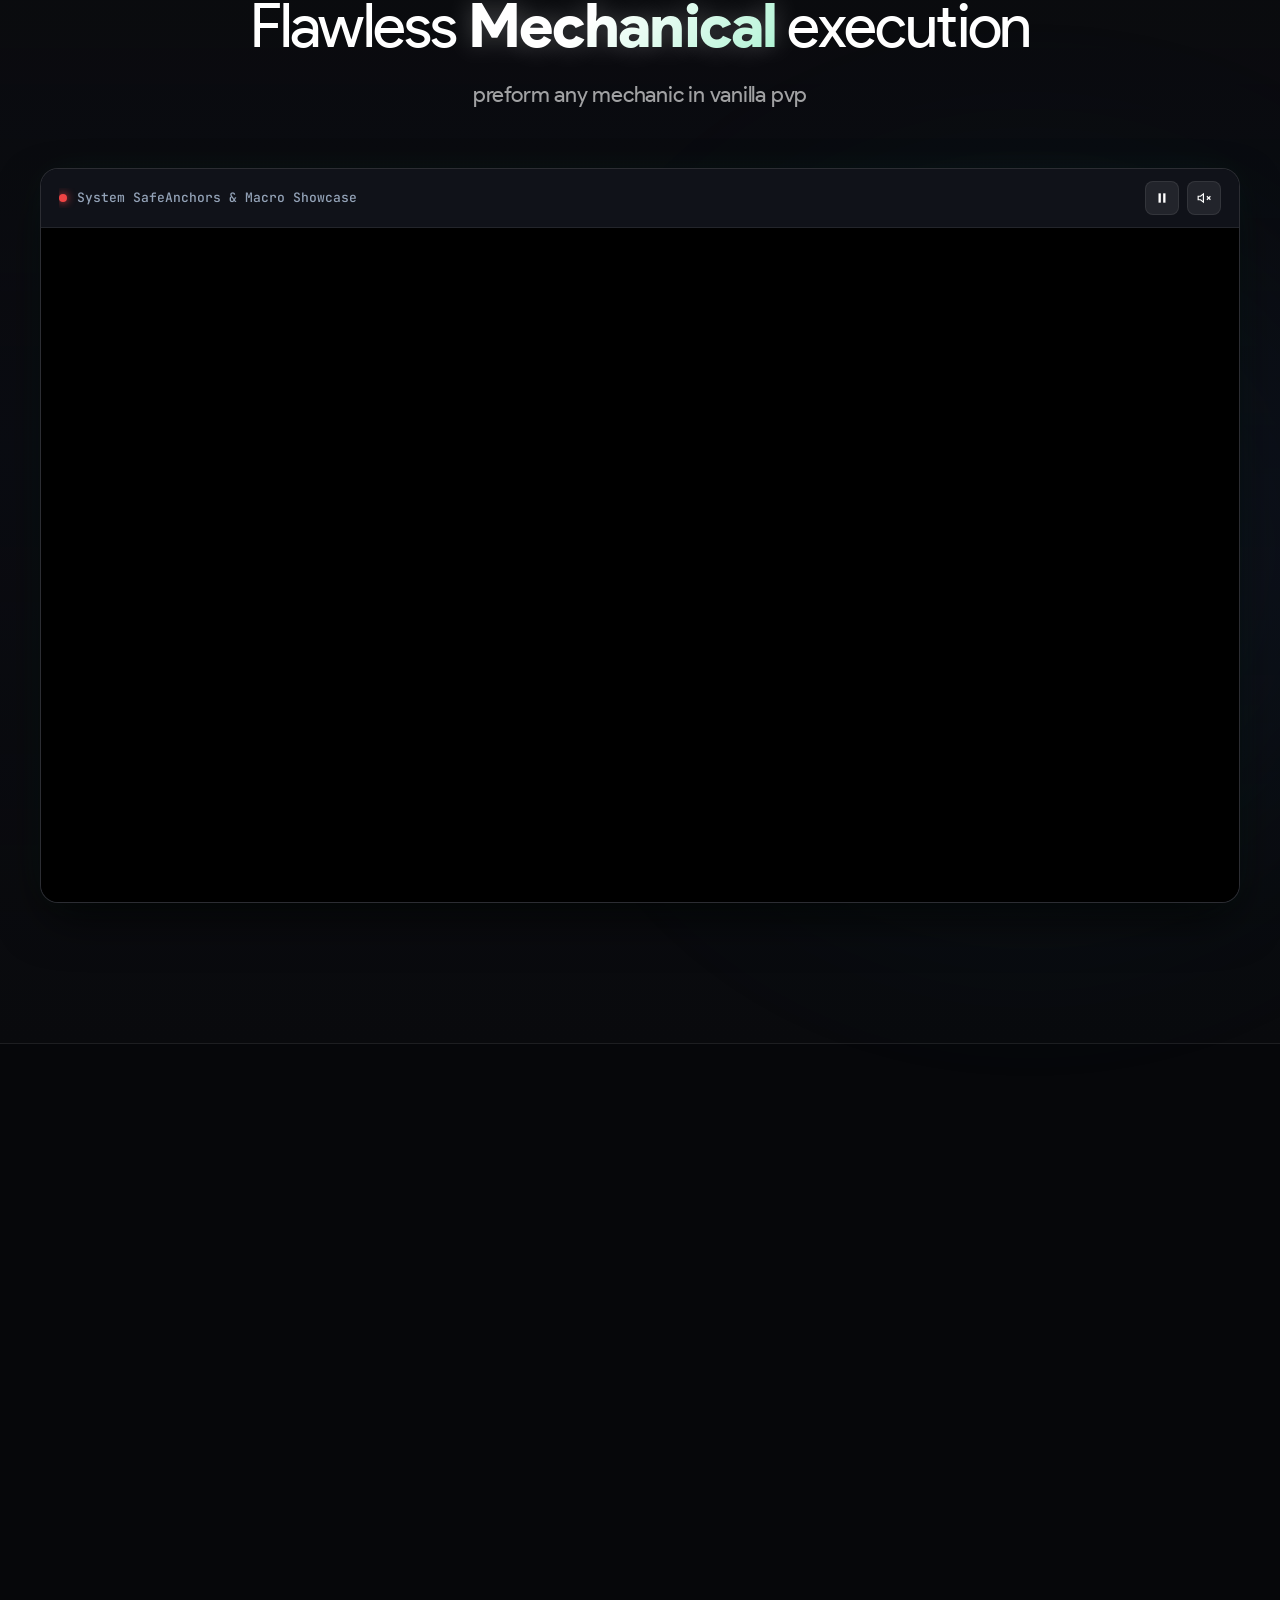
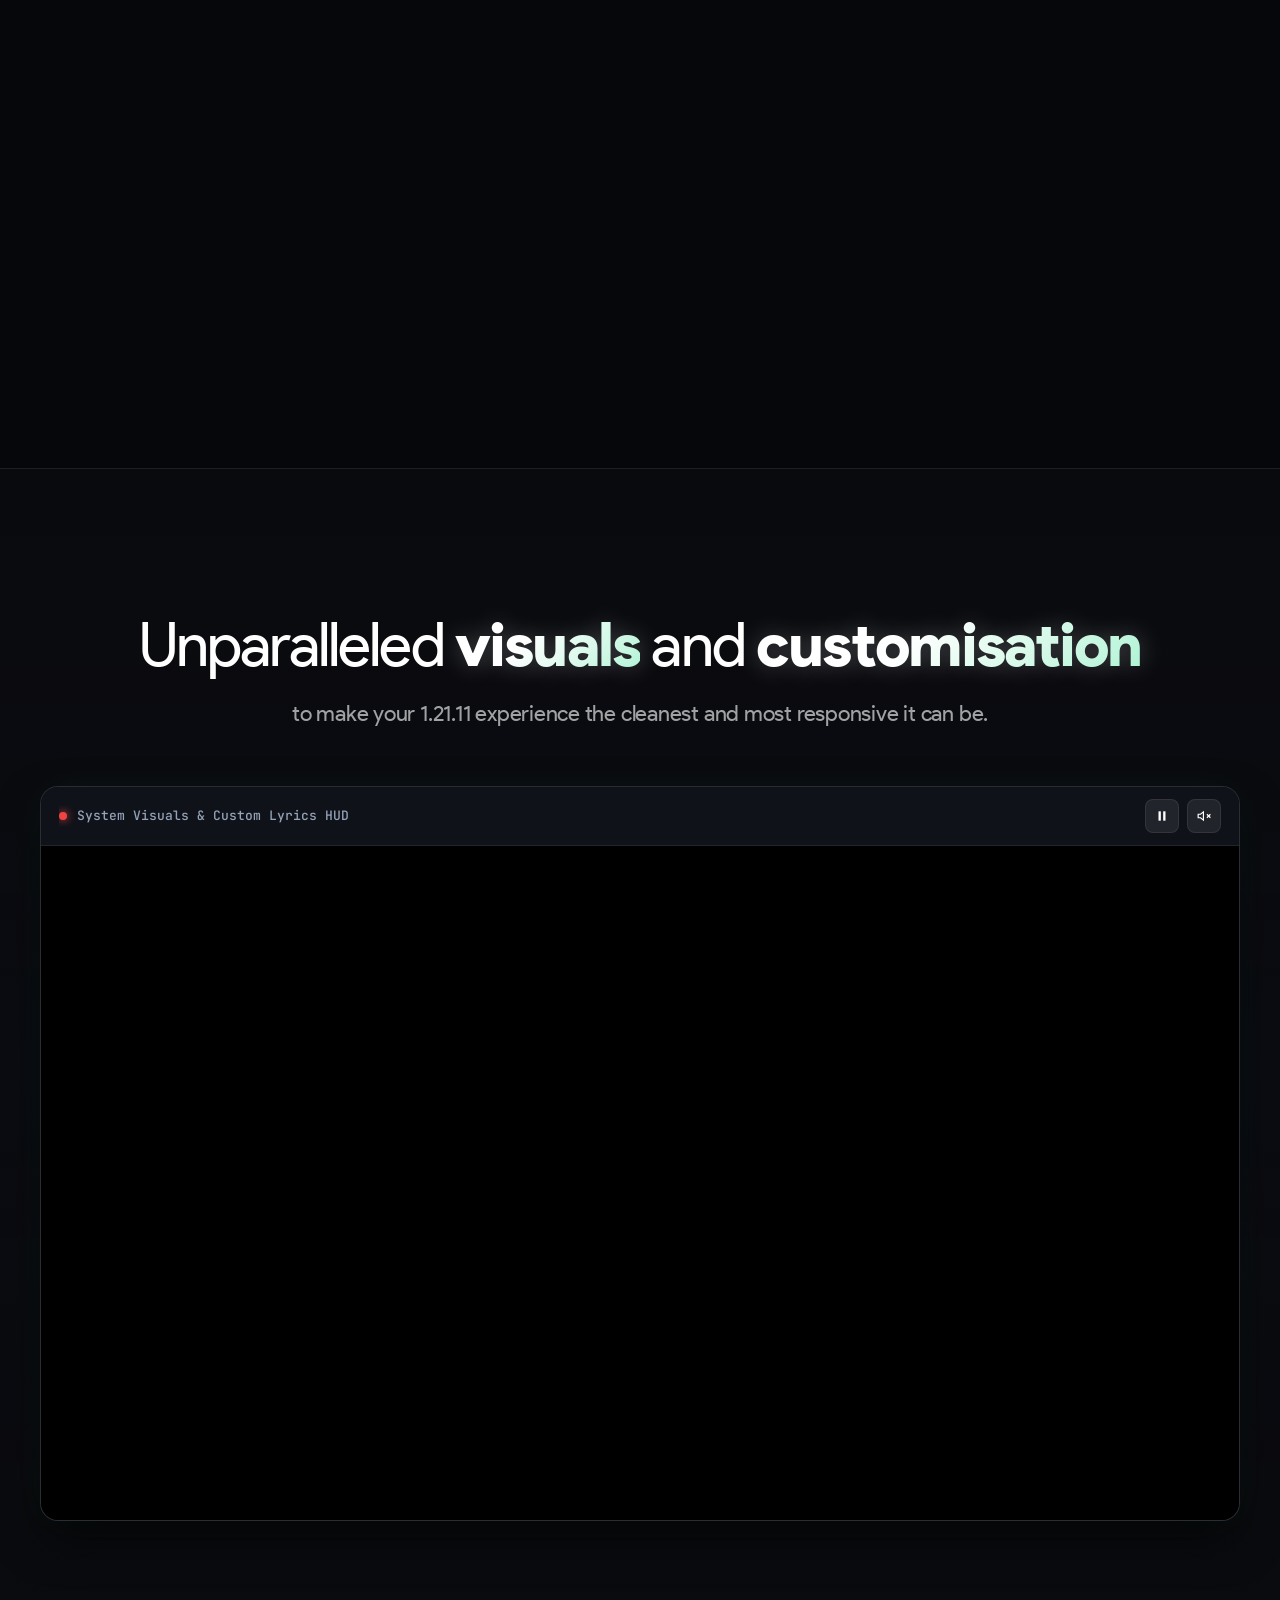
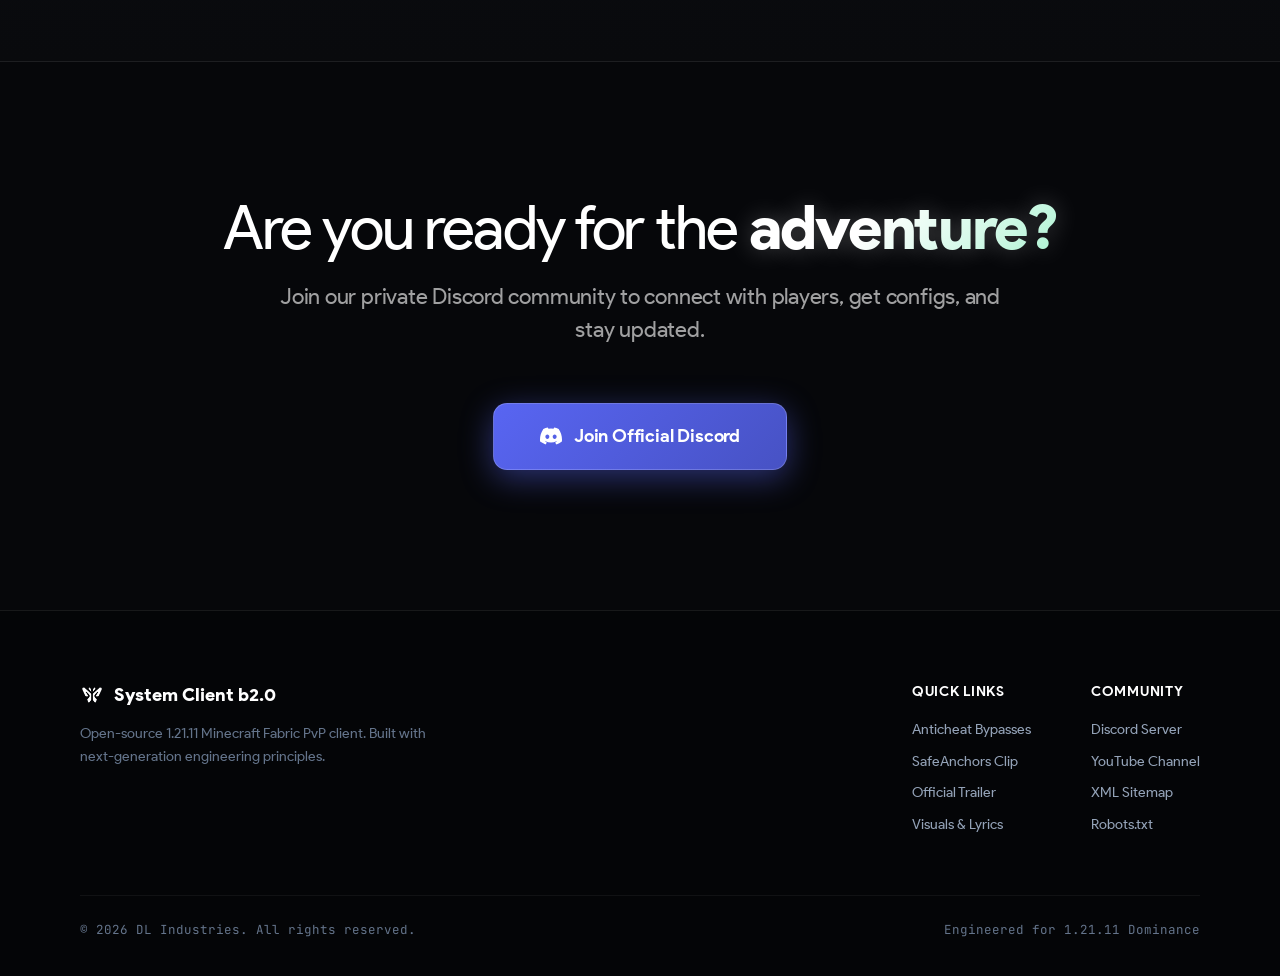
==== commit 8290edf2: "Refine showcase layout, mechanical execution, and Discord CTA styling" ====
--- a/docs/index.html
+++ b/docs/index.html
@@ -43,7 +43,7 @@
   <link href="https://fonts.googleapis.com/css2?family=JetBrains+Mono:wght@400;500;700&display=swap" rel="stylesheet">
 
   <!-- Stylesheet -->
-  <link rel="stylesheet" href="style.css">
+  <link rel="stylesheet" href="style.css?v=2.2">
 
   <!-- Schema.org JSON-LD Structured Data -->
   <script type="application/ld+json">
@@ -139,7 +139,7 @@
         <h2 class="hero-subtitle reveal-item">Minecraft 1.21.11 Fabric Client</h2>
 
         <div class="hero-cta-wrapper reveal-item">
-          <a href="https://discord.gg/DQ9QmSBnsV" target="_blank" rel="noopener noreferrer" class="system-cta-btn">
+          <a href="https://discord.gg/DQ9QmSBnsV" target="_blank" rel="noopener noreferrer" class="system-cta-btn" style="color:#ffffff !important; text-decoration:none !important;">
             <svg width="20" height="20" viewBox="0 0 24 24" fill="currentColor">
               <path d="M20.317 4.37a19.791 19.791 0 0 0-4.885-1.515.074.074 0 0 0-.079.037c-.21.375-.444.864-.608 1.25a18.27 18.27 0 0 0-5.487 0 12.64 12.64 0 0 0-.617-1.25.077.077 0 0 0-.079-.037A19.736 19.736 0 0 0 3.677 4.37a.07.07 0 0 0-.032.027C.533 9.046-.32 13.58.099 18.057a.082.082 0 0 0 .031.057 19.9 19.9 0 0 0 5.993 3.03.078.078 0 0 0 .084-.028c.462-.63.874-1.295 1.226-1.994.021-.041.001-.09-.041-.106a13.107 13.107 0 0 1-1.872-.892.077.077 0 0 1-.008-.128 10.2 10.2 0 0 0 .372-.292.074.074 0 0 1 .077-.01c3.929 1.793 8.18 1.793 12.061 0a.074.074 0 0 1 .078.01c.12.098.246.198.373.292a.077.077 0 0 1-.006.127 12.299 12.299 0 0 1-1.873.893.077.077 0 0 0-.041.107c.36.698.772 1.362 1.225 1.993a.076.076 0 0 0 .084.028 19.839 19.839 0 0 0 6.002-3.03.077.077 0 0 0 .032-.054c.5-5.177-.838-9.674-3.549-13.66a.061.061 0 0 0-.031-.028zM8.02 15.33c-1.183 0-2.157-1.085-2.157-2.419 0-1.333.956-2.419 2.157-2.419 1.21 0 2.176 1.096 2.157 2.42 0 1.333-.956 2.418-2.157 2.418zm7.975 0c-1.183 0-2.157-1.085-2.157-2.419 0-1.333.955-2.419 2.157-2.419 1.21 0 2.176 1.096 2.157 2.42 0 1.333-.946 2.418-2.157 2.418z"/>
             </svg>
@@ -375,8 +375,8 @@
          ------------------------------------------------------------------------ -->
     <section class="story-chapter background-block" id="anchors">
       <div class="narrative-heading-block reveal-item">
-        <h2 class="bodyHeading">Flawless <strong>Anchor & Crystal</strong> execution</h2>
-        <p class="bodySubheading">sub-tick responsive timing built specifically for high-stakes 1.21.11 CPvP.</p>
+        <h2 class="bodyHeading">Flawless <strong>Mechanical</strong> execution</h2>
+        <p class="bodySubheading">preform any mechanic in vanilla pvp</p>
       </div>
 
       <!-- Embedded Local Clip: safeanchors.mp4 -->
@@ -404,10 +404,6 @@
             Your browser does not support the video tag.
           </video>
         </div>
-
-        <div class="clip-footer-caption">
-          <span>Dynamic glow hitboxes • Smart glow anchor detection • Instant block placement sync</span>
-        </div>
       </div>
     </section>
 
@@ -442,10 +438,6 @@
             allow="accelerometer; autoplay; clipboard-write; encrypted-media; gyroscope; picture-in-picture" 
             allowfullscreen>
           </iframe>
-        </div>
-
-        <div class="clip-footer-caption">
-          <span>Demonstrating 1.21.11 Mace kinetic hits, projectile prediction, and zero-ghost combat rotations.</span>
         </div>
       </div>
     </section>
@@ -484,10 +476,6 @@
             Your browser does not support the video tag.
           </video>
         </div>
-
-        <div class="clip-footer-caption">
-          <span>Real-time music sync • Dynamic Spotify & HUD lyrics integration • Clean minimalistic visuals</span>
-        </div>
       </div>
     </section>
 
@@ -501,13 +489,12 @@
       </div>
 
       <div class="closing-action-box reveal-item">
-        <a href="https://discord.gg/DQ9QmSBnsV" target="_blank" rel="noopener noreferrer" class="system-cta-btn pulse-glow">
+        <a href="https://discord.gg/DQ9QmSBnsV" target="_blank" rel="noopener noreferrer" class="discord-cta-btn" style="color:#ffffff !important; text-decoration:none !important;">
           <svg width="22" height="22" viewBox="0 0 24 24" fill="currentColor">
             <path d="M20.317 4.37a19.791 19.791 0 0 0-4.885-1.515.074.074 0 0 0-.079.037c-.21.375-.444.864-.608 1.25a18.27 18.27 0 0 0-5.487 0 12.64 12.64 0 0 0-.617-1.25.077.077 0 0 0-.079-.037A19.736 19.736 0 0 0 3.677 4.37a.07.07 0 0 0-.032.027C.533 9.046-.32 13.58.099 18.057a.082.082 0 0 0 .031.057 19.9 19.9 0 0 0 5.993 3.03.078.078 0 0 0 .084-.028c.462-.63.874-1.295 1.226-1.994.021-.041.001-.09-.041-.106a13.107 13.107 0 0 1-1.872-.892.077.077 0 0 1-.008-.128 10.2 10.2 0 0 0 .372-.292.074.074 0 0 1 .077-.01c3.929 1.793 8.18 1.793 12.061 0a.074.074 0 0 1 .078.01c.12.098.246.198.373.292a.077.077 0 0 1-.006.127 12.299 12.299 0 0 1-1.873.893.077.077 0 0 0-.041.107c.36.698.772 1.362 1.225 1.993a.076.076 0 0 0 .084.028 19.839 19.839 0 0 0 6.002-3.03.077.077 0 0 0 .032-.054c.5-5.177-.838-9.674-3.549-13.66a.061.061 0 0 0-.031-.028zM8.02 15.33c-1.183 0-2.157-1.085-2.157-2.419 0-1.333.956-2.419 2.157-2.419 1.21 0 2.176 1.096 2.157 2.42 0 1.333-.956 2.418-2.157 2.418zm7.975 0c-1.183 0-2.157-1.085-2.157-2.419 0-1.333.955-2.419 2.157-2.419 1.21 0 2.176 1.096 2.157 2.42 0 1.333-.946 2.418-2.157 2.418z"/>
           </svg>
           <span>Join Official Discord</span>
         </a>
-        <p class="instantDeliveryText">Instant Discord Access • Live Bypass Notifications</p>
       </div>
     </section>
 
@@ -525,7 +512,7 @@
             <span class="footer-title">System Client b2.0</span>
           </div>
           <p class="footer-desc">
-            Open-source 1.21.11 Minecraft Fabric PvP client. Built with tasteskill.dev engineering principles.
+            Open-source 1.21.11 Minecraft Fabric PvP client. Built with next-generation engineering principles.
           </p>
         </div>
 
@@ -563,6 +550,6 @@
   </button>
 
   <!-- Scripts -->
-  <script src="script.js"></script>
+  <script src="script.js?v=2.2"></script>
 </body>
 </html>
--- a/docs/style.css
+++ b/docs/style.css
@@ -1,7 +1,7 @@
 /* ==========================================================================
    SYSTEM CLIENT b2.0 — CINEMATIC SCROLL EXPERIENCE
    Effortless fluid storytelling and cinematic showcase:
-   with tasteskill.dev anti-slop frontend craftsmanship:
+   with high-performance modern engineering:
    - Big display typography with bolded emphasis (Outfit & Plus Jakarta Sans)
    - Deep obsidian/void palette with ambient emerald & violet backdrops
    - Cinematic local clip players (safeanchors.mp4 & gameplay.mp4)
@@ -483,12 +483,12 @@
   padding: 16px 42px;
   border-radius: 12px;
   background: linear-gradient(135deg, #10b981 0%, #059669 100%);
-  color: #ffffff;
+  color: #ffffff !important;
   font-family: var(--font-display);
   font-size: 18px;
   font-weight: 700;
   letter-spacing: -0.01em;
-  text-decoration: none;
+  text-decoration: none !important;
   box-shadow: 0 8px 30px rgba(16, 185, 129, 0.35);
   border: 1px solid rgba(255, 255, 255, 0.15);
   transition: transform var(--duration-fast) var(--ease-smooth), box-shadow var(--duration-fast) var(--ease-smooth), filter var(--duration-fast) ease;
@@ -498,6 +498,40 @@
   transform: translateY(-3px) scale(1.02);
   box-shadow: 0 12px 40px rgba(16, 185, 129, 0.55);
   filter: brightness(1.08);
+  color: #ffffff !important;
+  text-decoration: none !important;
+}
+
+.discord-cta-btn {
+  display: inline-flex;
+  align-items: center;
+  justify-content: center;
+  gap: 12px;
+  padding: 18px 46px;
+  border-radius: 14px;
+  background: linear-gradient(135deg, #5865F2 0%, #4752c4 100%) !important;
+  color: #ffffff !important;
+  font-family: var(--font-display);
+  font-size: 18px;
+  font-weight: 700;
+  letter-spacing: -0.01em;
+  text-decoration: none !important;
+  box-shadow: 0 8px 32px rgba(88, 101, 242, 0.45);
+  border: 1px solid rgba(255, 255, 255, 0.18);
+  transition: transform var(--duration-fast) var(--ease-smooth), box-shadow var(--duration-fast) var(--ease-smooth), filter var(--duration-fast) ease;
+}
+
+.discord-cta-btn:hover {
+  transform: translateY(-3px) scale(1.02);
+  box-shadow: 0 14px 45px rgba(88, 101, 242, 0.7);
+  filter: brightness(1.1);
+  color: #ffffff !important;
+  text-decoration: none !important;
+}
+
+.discord-cta-btn svg {
+  flex-shrink: 0;
+  fill: #ffffff;
 }
 
 .cta-micro-caption {
@@ -1123,7 +1157,8 @@
     display: none;
   }
 
-  .system-cta-btn {
+  .system-cta-btn,
+  .discord-cta-btn {
     width: 100%;
     max-width: 320px;
     padding: 15px 24px;
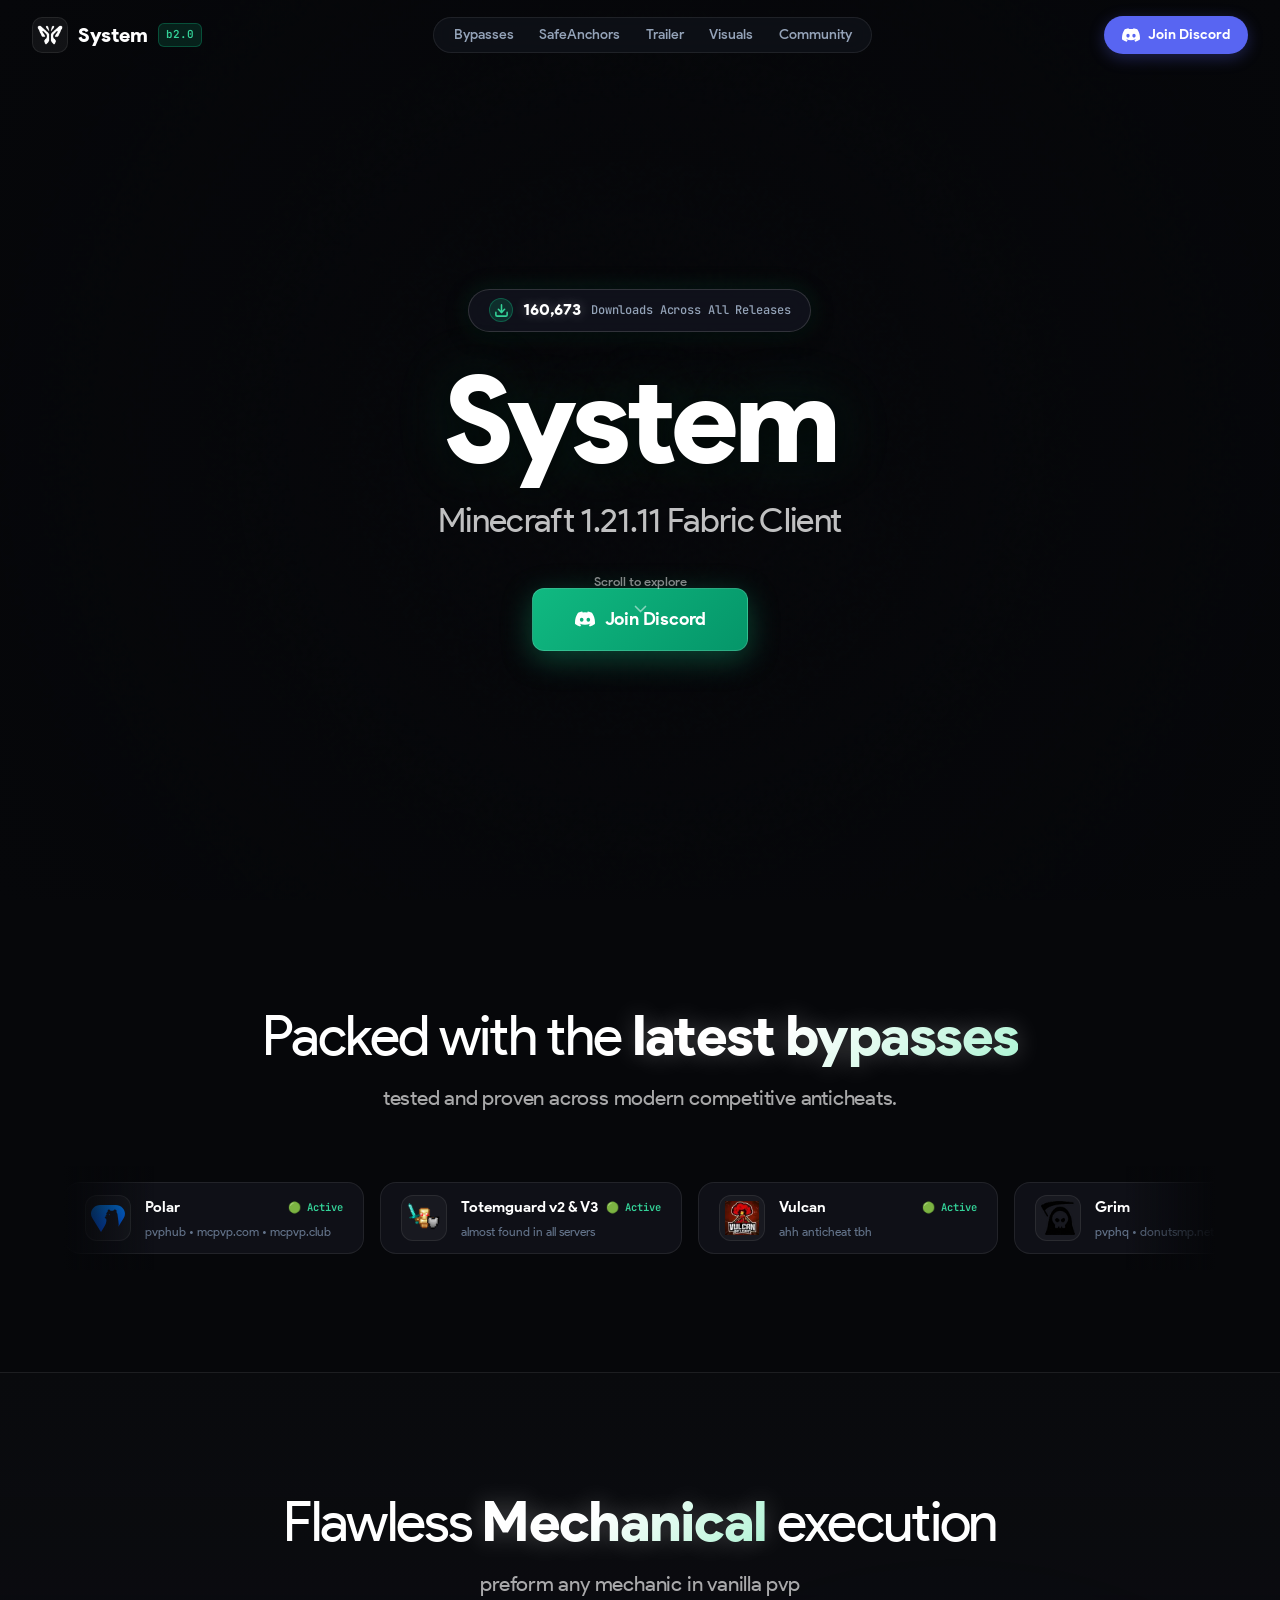
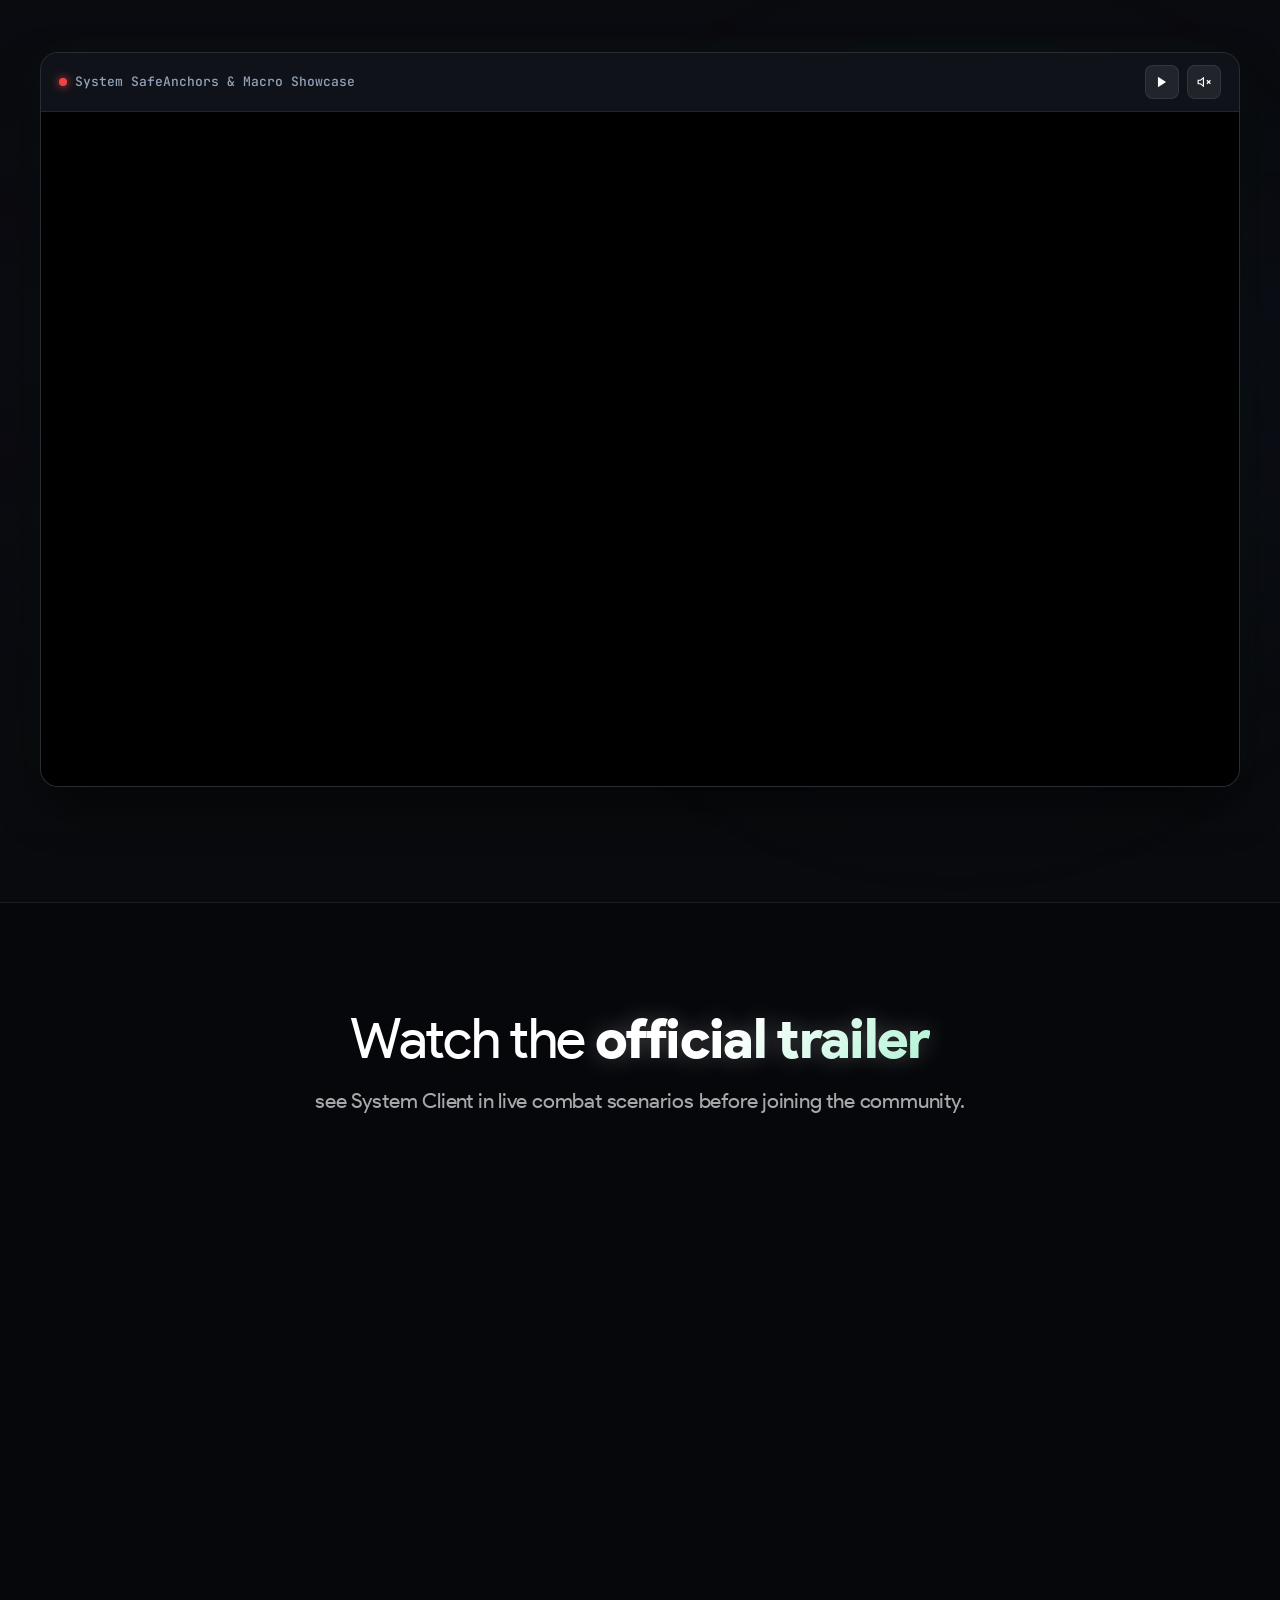
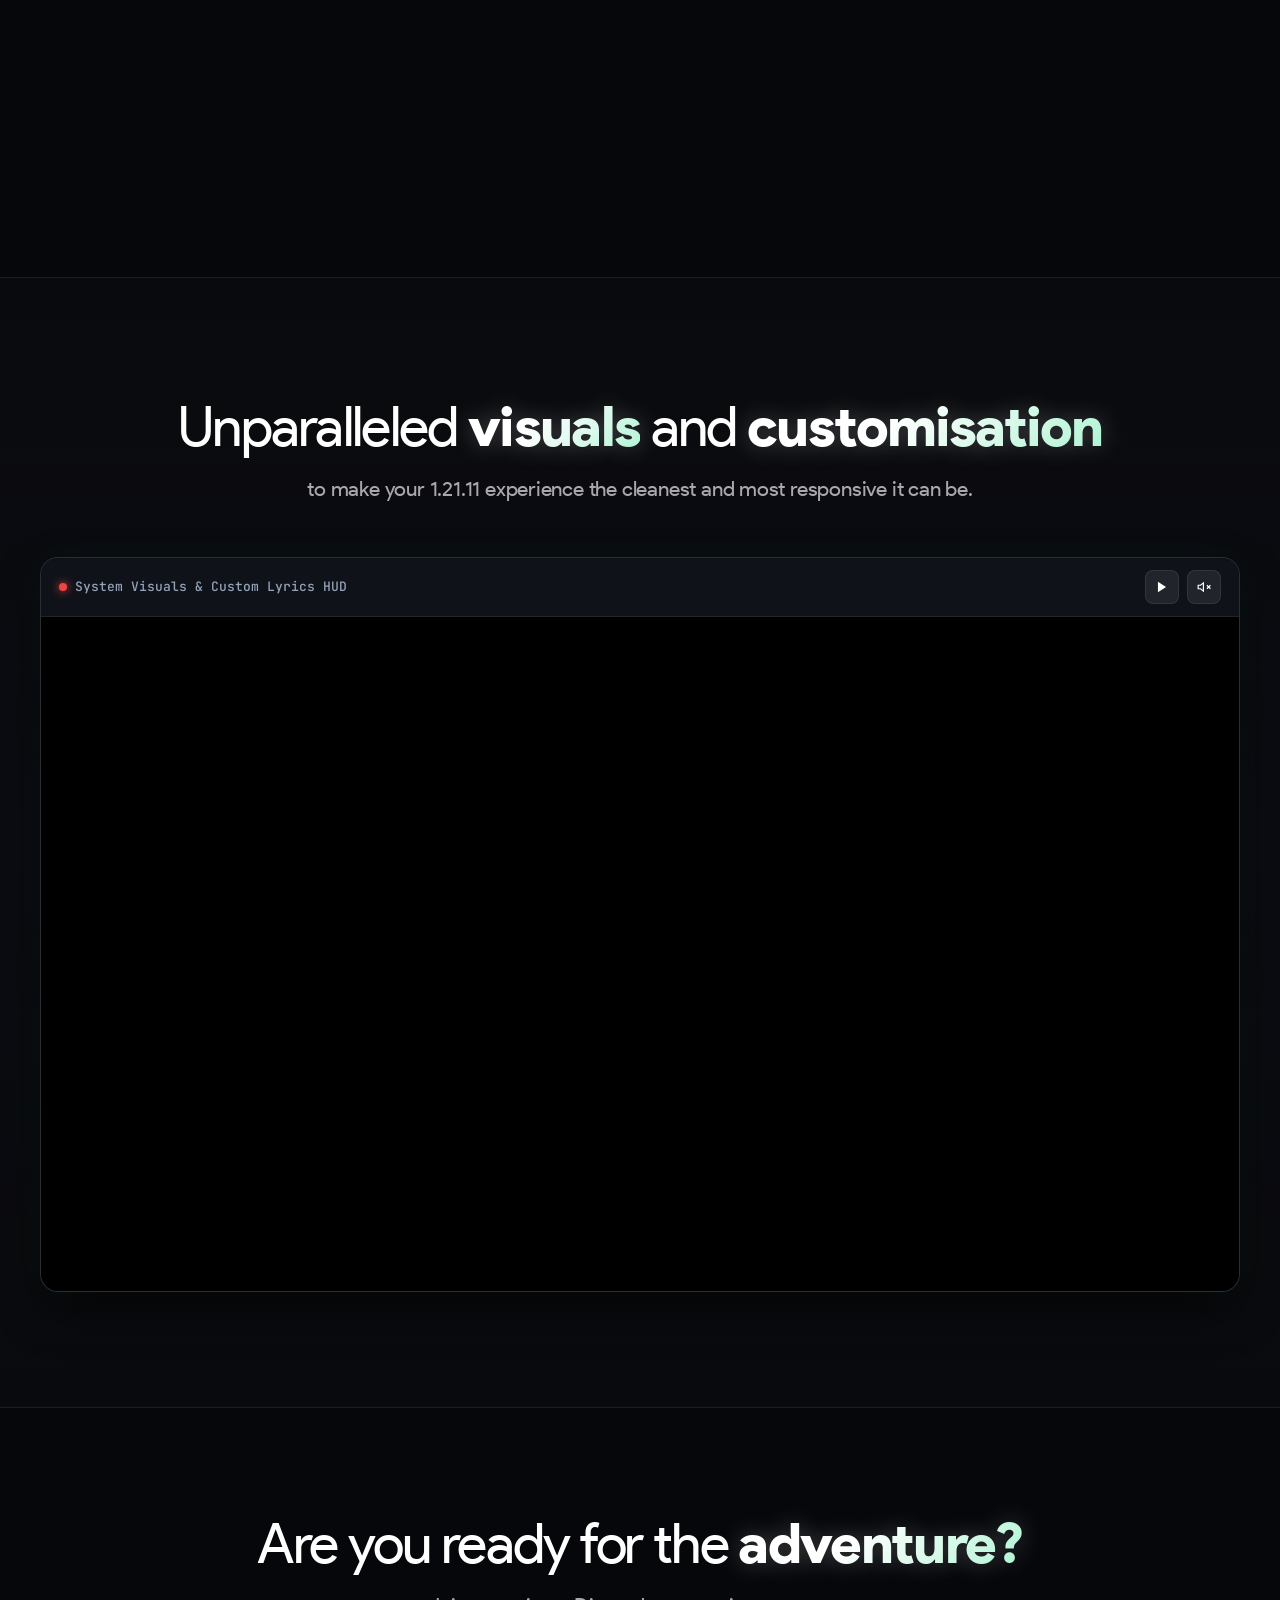
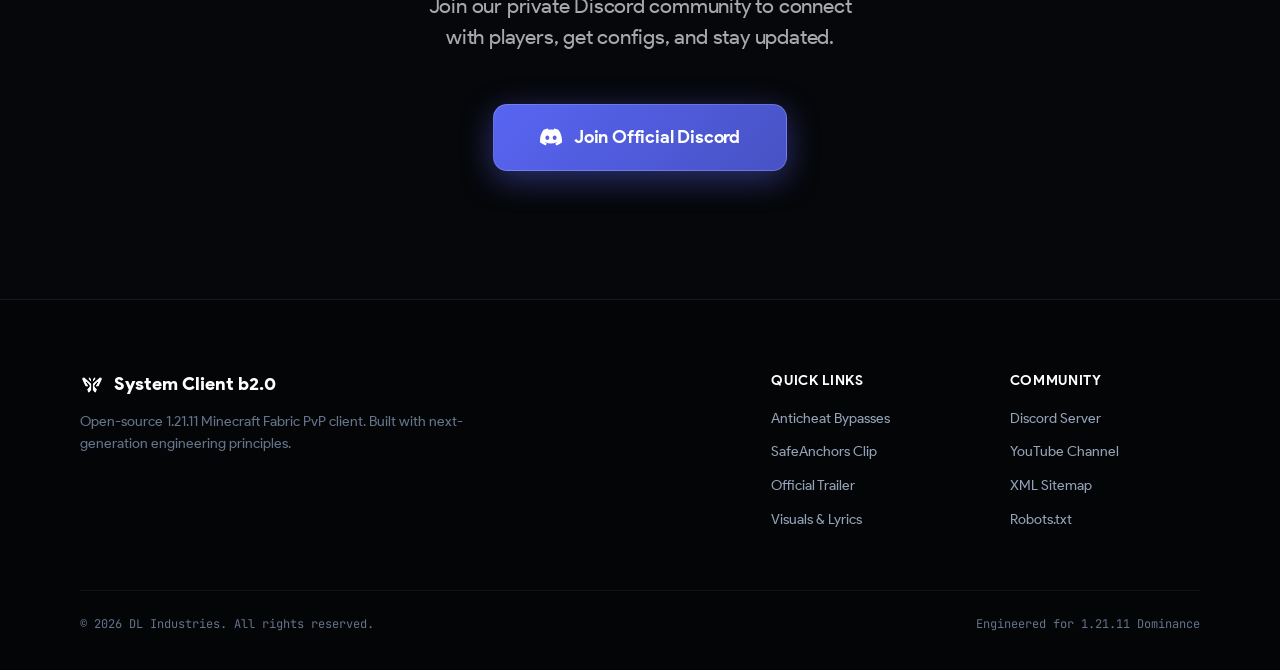
==== commit 93592e1d: "Optimise website responsive layout and compress clips under 10MB" ====
--- a/docs/index.html
+++ b/docs/index.html
@@ -2,7 +2,7 @@
 <html lang="en">
 <head>
   <meta charset="UTF-8">
-  <meta name="viewport" content="width=device-width, initial-scale=1.0">
+  <meta name="viewport" content="width=device-width, initial-scale=1.0, viewport-fit=cover">
 
   <!-- Primary Meta Tags -->
   <title>System Client b2.0 | Next-Gen Minecraft 1.21.11 Fabric Client</title>
@@ -43,7 +43,7 @@
   <link href="https://fonts.googleapis.com/css2?family=JetBrains+Mono:wght@400;500;700&display=swap" rel="stylesheet">
 
   <!-- Stylesheet -->
-  <link rel="stylesheet" href="style.css?v=2.2">
+  <link rel="stylesheet" href="style.css?v=2.4">
 
   <!-- Schema.org JSON-LD Structured Data -->
   <script type="application/ld+json">
@@ -95,7 +95,7 @@
           </svg>
           <span>Join Discord</span>
         </a>
-        <button class="mobile-menu-toggle" id="mobileMenuBtn" aria-label="Toggle Navigation">
+        <button class="mobile-menu-toggle" id="mobileMenuBtn" aria-label="Toggle Navigation" aria-expanded="false" aria-controls="mobileNavPanel">
           <span></span>
           <span></span>
           <span></span>
@@ -111,15 +111,26 @@
       <a href="#visuals" class="mobile-link">Visuals</a>
       <a href="#community" class="mobile-link">Community</a>
       <a href="https://discord.gg/DQ9QmSBnsV" target="_blank" rel="noopener noreferrer" class="btn-discord-full">
-        Join Discord Community
+        <svg width="18" height="18" viewBox="0 0 24 24" fill="currentColor" style="margin-right: 8px;">
+          <path d="M20.317 4.37a19.791 19.791 0 0 0-4.885-1.515.074.074 0 0 0-.079.037c-.21.375-.444.864-.608 1.25a18.27 18.27 0 0 0-5.487 0 12.64 12.64 0 0 0-.617-1.25.077.077 0 0 0-.079-.037A19.736 19.736 0 0 0 3.677 4.37a.07.07 0 0 0-.032.027C.533 9.046-.32 13.58.099 18.057a.082.082 0 0 0 .031.057 19.9 19.9 0 0 0 5.993 3.03.078.078 0 0 0 .084-.028c.462-.63.874-1.295 1.226-1.994.021-.041.001-.09-.041-.106a13.107 13.107 0 0 1-1.872-.892.077.077 0 0 1-.008-.128 10.2 10.2 0 0 0 .372-.292.074.074 0 0 1 .077-.01c3.929 1.793 8.18 1.793 12.061 0a.074.074 0 0 1 .078.01c.12.098.246.198.373.292a.077.077 0 0 1-.006.127 12.299 12.299 0 0 1-1.873.893.077.077 0 0 0-.041.107c.36.698.772 1.362 1.225 1.993a.076.076 0 0 0 .084.028 19.839 19.839 0 0 0 6.002-3.03.077.077 0 0 0 .032-.054c.5-5.177-.838-9.674-3.549-13.66a.061.061 0 0 0-.031-.028zM8.02 15.33c-1.183 0-2.157-1.085-2.157-2.419 0-1.333.956-2.419 2.157-2.419 1.21 0 2.176 1.096 2.157 2.42 0 1.333-.956 2.418-2.157 2.418zm7.975 0c-1.183 0-2.157-1.085-2.157-2.419 0-1.333.955-2.419 2.157-2.419 1.21 0 2.176 1.096 2.157 2.42 0 1.333-.946 2.418-2.157 2.418z"/>
+        </svg>
+        <span>Join Discord Community</span>
       </a>
     </div>
+
+    <!-- Backdrop for mobile/tablet drawer -->
+    <div class="mobile-nav-backdrop" id="mobileNavBackdrop" aria-hidden="true"></div>
   </nav>
 
   <!-- ==========================================================================
        HERO (BACKGROUND VIDEO + GRADIENT OVERLAY + IMPACT TITLE)
        ========================================================================== -->
   <div class="hero-stage" id="hero">
+    <!-- Ambient Hero Looping Video -->
+    <video autoplay muted loop playsinline class="hero-ambient-video" id="heroBgVideo">
+      <source src="assets/clips/gameplay.mp4" type="video/mp4">
+    </video>
+
     <div class="hero-gradient-overlay">
       <div class="hero-center-content">
         <!-- Repository Downloads Metric -->
@@ -154,11 +165,6 @@
           </svg>
         </a>
       </div>
-
-      <!-- Ambient Hero Looping Video -->
-      <video autoplay muted loop playsinline class="hero-ambient-video" id="heroBgVideo">
-        <source src="assets/clips/gameplay.mp4" type="video/mp4">
-      </video>
     </div>
   </div>
 
@@ -243,7 +249,7 @@
                 <span class="ac-belt-name">Intave</span>
                 <span class="ac-belt-status">🟢 Active</span>
               </div>
-              <div class="ac-belt-servers"> </div>
+              <div class="ac-belt-servers">German & EU competitive networks</div>
             </div>
           </div>
 
@@ -256,7 +262,7 @@
                 <span class="ac-belt-name">Matrix</span>
                 <span class="ac-belt-status">🟢 Active</span>
               </div>
-              <div class="ac-belt-servers"> </div>
+              <div class="ac-belt-servers">Multi-platform anticheat protection</div>
             </div>
           </div>
 
@@ -335,7 +341,7 @@
                 <span class="ac-belt-name">Intave</span>
                 <span class="ac-belt-status">🟢 Active</span>
               </div>
-              <div class="ac-belt-servers"> </div>
+              <div class="ac-belt-servers">German & EU competitive networks</div>
             </div>
           </div>
 
@@ -348,7 +354,7 @@
                 <span class="ac-belt-name">Matrix</span>
                 <span class="ac-belt-status">🟢 Active</span>
               </div>
-              <div class="ac-belt-servers"> </div>
+              <div class="ac-belt-servers">Multi-platform anticheat protection</div>
             </div>
           </div>
 
@@ -550,6 +556,6 @@
   </button>
 
   <!-- Scripts -->
-  <script src="script.js?v=2.2"></script>
+  <script src="script.js?v=2.3"></script>
 </body>
 </html>
--- a/docs/style.css
+++ b/docs/style.css
@@ -2,11 +2,12 @@
    SYSTEM CLIENT b2.0 — CINEMATIC SCROLL EXPERIENCE
    Effortless fluid storytelling and cinematic showcase:
    with high-performance modern engineering:
-   - Big display typography with bolded emphasis (Outfit & Plus Jakarta Sans)
+   - Big display typography with bolded emphasis (Product Sans & JetBrains Mono)
    - Deep obsidian/void palette with ambient emerald & violet backdrops
-   - Cinematic local clip players (safeanchors.mp4 & gameplay.mp4)
-   - Genuine official anticheat logos with real-time green status badges
+   - Cinematic local clip players (safeanchors.mp4 & gameplay.mp4 & lyrics.mp4)
+   - Genuine official anticheat logos with real-time status badges
    - Seamless scroll-driven reading pacing
+   - Bulletproof responsive design across Mobile, Tablet, and Desktop viewports
    ========================================================================== */
 
 /* --------------------------------------------------------------------------
@@ -60,9 +61,9 @@
   --bg-void: #06070a;
   --bg-deep: #0a0c12;
   --bg-surface: #10121a;
-  --bg-card: rgba(18, 20, 28, 0.75);
-  --bg-card-hover: rgba(26, 29, 42, 0.9);
-  --bg-glass: rgba(10, 12, 18, 0.82);
+  --bg-card: rgba(18, 20, 28, 0.78);
+  --bg-card-hover: rgba(26, 29, 42, 0.92);
+  --bg-glass: rgba(10, 12, 18, 0.86);
 
   /* Border Tokens */
   --border-subtle: rgba(255, 255, 255, 0.08);
@@ -91,8 +92,8 @@
   /* Transitions */
   --ease-smooth: cubic-bezier(0.16, 1, 0.3, 1);
   --duration-fast: 200ms;
-  --duration-med: 400ms;
-  --duration-slow: 700ms;
+  --duration-med: 350ms;
+  --duration-slow: 600ms;
 }
 
 /* --------------------------------------------------------------------------
@@ -112,12 +113,18 @@
   text-rendering: optimizeLegibility;
   -webkit-font-smoothing: antialiased;
   -moz-osx-font-smoothing: grayscale;
+  overflow-x: hidden;
+  width: 100%;
+  max-width: 100vw;
 }
 
 body {
   min-height: 100vh;
+  min-height: 100svh;
   position: relative;
   overflow-x: hidden;
+  width: 100%;
+  max-width: 100vw;
   line-height: 1.6;
   background-color: var(--bg-void);
 }
@@ -134,30 +141,32 @@
   background-image: url("data:image/svg+xml,%3Csvg viewBox='0 0 200 200' xmlns='http://www.w3.org/2000/svg'%3E%3Cfilter id='noiseFilter'%3E%3CfeTurbulence type='fractalNoise' baseFrequency='0.8' numOctaves='3' stitchTiles='stitch'/%3E%3C/filter%3E%3Crect width='100%25' height='100%25' filter='url(%23noiseFilter)'/%3E%3C/svg%3E");
 }
 
-/* Ambient Radial Glows */
+/* Ambient Radial Glows (Constrained so they never cause horizontal scroll on touchscreens) */
 .ambient-glow {
   position: absolute;
   pointer-events: none;
   border-radius: 50%;
-  filter: blur(120px);
+  filter: blur(100px);
   z-index: 0;
+  max-width: 100vw;
+  overflow: hidden;
 }
 
 .ambient-glow-top {
-  top: -150px;
+  top: -120px;
   left: 50%;
   transform: translateX(-50%);
-  width: 900px;
-  height: 600px;
-  background: radial-gradient(circle, rgba(16, 185, 129, 0.14) 0%, rgba(139, 92, 246, 0.08) 50%, transparent 75%);
+  width: min(900px, 95vw);
+  height: 520px;
+  background: radial-gradient(circle, rgba(16, 185, 129, 0.15) 0%, rgba(139, 92, 246, 0.08) 50%, transparent 75%);
 }
 
 .ambient-glow-mid {
-  top: 1800px;
-  right: -100px;
-  width: 700px;
-  height: 700px;
-  background: radial-gradient(circle, rgba(139, 92, 246, 0.12) 0%, rgba(6, 182, 212, 0.06) 60%, transparent 75%);
+  top: 1700px;
+  right: 0;
+  width: min(650px, 85vw);
+  height: 650px;
+  background: radial-gradient(circle, rgba(139, 92, 246, 0.11) 0%, rgba(6, 182, 212, 0.05) 60%, transparent 75%);
 }
 
 /* --------------------------------------------------------------------------
@@ -169,16 +178,16 @@
   left: 0;
   right: 0;
   z-index: 100;
-  padding: 16px 24px;
-  transition: background-color var(--duration-med) var(--ease-smooth), backdrop-filter var(--duration-med) var(--ease-smooth), border-color var(--duration-med) var(--ease-smooth);
+  padding: 16px clamp(16px, 3vw, 32px);
+  transition: background-color var(--duration-med) var(--ease-smooth), backdrop-filter var(--duration-med) var(--ease-smooth), border-color var(--duration-med) var(--ease-smooth), padding var(--duration-fast) ease;
 }
 
 .site-nav.scrolled {
   background-color: var(--bg-glass);
-  backdrop-filter: blur(16px);
-  -webkit-backdrop-filter: blur(16px);
+  backdrop-filter: blur(18px);
+  -webkit-backdrop-filter: blur(18px);
   border-bottom: 1px solid var(--border-subtle);
-  padding: 12px 24px;
+  padding: 12px clamp(16px, 3vw, 32px);
 }
 
 .nav-container {
@@ -187,6 +196,7 @@
   display: flex;
   align-items: center;
   justify-content: space-between;
+  gap: 16px;
 }
 
 .nav-brand {
@@ -195,6 +205,7 @@
   gap: 10px;
   text-decoration: none;
   color: var(--text-main);
+  flex-shrink: 0;
   transition: transform var(--duration-fast) var(--ease-smooth);
 }
 
@@ -203,8 +214,8 @@
 }
 
 .brand-logo-frame {
-  width: 38px;
-  height: 38px;
+  width: 36px;
+  height: 36px;
   border-radius: 10px;
   background: rgba(255, 255, 255, 0.05);
   border: 1px solid var(--border-subtle);
@@ -212,6 +223,7 @@
   align-items: center;
   justify-content: center;
   overflow: hidden;
+  flex-shrink: 0;
 }
 
 .brand-logo-frame img {
@@ -225,6 +237,7 @@
   font-weight: 800;
   letter-spacing: -0.02em;
   color: #fff;
+  white-space: nowrap;
 }
 
 .brand-version {
@@ -236,17 +249,19 @@
   background: rgba(16, 185, 129, 0.15);
   color: var(--accent-green-bright);
   border: 1px solid rgba(16, 185, 129, 0.3);
+  white-space: nowrap;
 }
 
 .nav-center-links {
   display: flex;
   align-items: center;
-  gap: 28px;
-  background: rgba(18, 20, 28, 0.6);
-  padding: 6px 20px;
+  gap: clamp(14px, 2vw, 28px);
+  background: rgba(18, 20, 28, 0.65);
+  padding: 6px clamp(12px, 1.5vw, 20px);
   border-radius: 999px;
   border: 1px solid var(--border-subtle);
   backdrop-filter: blur(12px);
+  -webkit-backdrop-filter: blur(12px);
 }
 
 .nav-item {
@@ -254,6 +269,7 @@
   font-size: 14px;
   font-weight: 500;
   text-decoration: none;
+  white-space: nowrap;
   transition: color var(--duration-fast) ease;
 }
 
@@ -266,6 +282,7 @@
   display: flex;
   align-items: center;
   gap: 12px;
+  flex-shrink: 0;
 }
 
 .nav-discord-btn {
@@ -275,11 +292,12 @@
   padding: 8px 18px;
   border-radius: 999px;
   background: #5865F2;
-  color: #ffffff;
+  color: #ffffff !important;
   font-size: 13.5px;
   font-weight: 600;
-  text-decoration: none;
+  text-decoration: none !important;
   box-shadow: 0 4px 16px rgba(88, 101, 242, 0.3);
+  white-space: nowrap;
   transition: transform var(--duration-fast) var(--ease-smooth), box-shadow var(--duration-fast) var(--ease-smooth), background var(--duration-fast) ease;
 }
 
@@ -289,41 +307,87 @@
   box-shadow: 0 6px 22px rgba(88, 101, 242, 0.5);
 }
 
+.nav-discord-btn svg {
+  flex-shrink: 0;
+}
+
+/* Mobile & Tablet Hamburger Toggle Button */
 .mobile-menu-toggle {
   display: none;
-  background: transparent;
-  border: none;
+  background: rgba(255, 255, 255, 0.05);
+  border: 1px solid var(--border-subtle);
+  border-radius: 8px;
   cursor: pointer;
-  padding: 6px;
+  padding: 8px;
   flex-direction: column;
+  justify-content: center;
+  align-items: center;
   gap: 5px;
+  width: 40px;
+  height: 40px;
+  transition: background var(--duration-fast) ease, border-color var(--duration-fast) ease;
+}
+
+.mobile-menu-toggle:hover {
+  background: rgba(255, 255, 255, 0.12);
+  border-color: var(--border-medium);
 }
 
 .mobile-menu-toggle span {
   display: block;
-  width: 22px;
+  width: 20px;
   height: 2px;
   background: #ffffff;
   border-radius: 2px;
-  transition: transform var(--duration-fast) ease, opacity var(--duration-fast) ease;
-}
-
+  transition: transform 0.25s var(--ease-smooth), opacity 0.2s ease;
+  transform-origin: center;
+}
+
+/* Animated Hamburger to 'X' icon */
+.mobile-menu-toggle.active span:nth-child(1) {
+  transform: translateY(7px) rotate(45deg);
+}
+
+.mobile-menu-toggle.active span:nth-child(2) {
+  opacity: 0;
+  transform: scaleX(0);
+}
+
+.mobile-menu-toggle.active span:nth-child(3) {
+  transform: translateY(-7px) rotate(-45deg);
+}
+
+/* Mobile & Tablet Drawer Panel */
 .mobile-nav-panel {
-  display: none;
+  display: flex;
   position: absolute;
   top: 100%;
   left: 0;
   right: 0;
-  background: rgba(10, 12, 18, 0.96);
-  backdrop-filter: blur(20px);
+  background: rgba(10, 12, 18, 0.98);
+  backdrop-filter: blur(24px);
+  -webkit-backdrop-filter: blur(24px);
   border-bottom: 1px solid var(--border-subtle);
-  padding: 24px;
+  padding: 20px clamp(16px, 4vw, 28px);
   flex-direction: column;
-  gap: 16px;
+  gap: 12px;
+  opacity: 0;
+  visibility: hidden;
+  transform: translateY(-12px);
+  pointer-events: none;
+  max-height: calc(100svh - 70px);
+  overflow-y: auto;
+  -webkit-overflow-scrolling: touch;
+  z-index: 101;
+  box-shadow: 0 20px 40px rgba(0, 0, 0, 0.8);
+  transition: opacity 0.25s var(--ease-smooth), transform 0.25s var(--ease-smooth), visibility 0.25s ease;
 }
 
 .mobile-nav-panel.open {
-  display: flex;
+  opacity: 1;
+  visibility: visible;
+  transform: translateY(0);
+  pointer-events: auto;
 }
 
 .mobile-link {
@@ -331,20 +395,58 @@
   font-size: 16px;
   font-weight: 500;
   text-decoration: none;
-  padding: 8px 0;
+  padding: 10px 14px;
+  border-radius: 10px;
+  background: rgba(255, 255, 255, 0.02);
+  border: 1px solid transparent;
+  transition: color var(--duration-fast) ease, background var(--duration-fast) ease, border-color var(--duration-fast) ease;
+}
+
+.mobile-link:hover,
+.mobile-link:active {
+  color: #ffffff;
+  background: rgba(255, 255, 255, 0.08);
+  border-color: var(--border-subtle);
 }
 
 .btn-discord-full {
   display: flex;
   align-items: center;
   justify-content: center;
-  padding: 12px 20px;
+  gap: 8px;
+  padding: 14px 20px;
   border-radius: 12px;
   background: #5865F2;
-  color: #fff;
+  color: #fff !important;
   font-weight: 600;
-  text-decoration: none;
-  margin-top: 8px;
+  font-size: 15px;
+  text-decoration: none !important;
+  margin-top: 6px;
+  box-shadow: 0 4px 18px rgba(88, 101, 242, 0.4);
+}
+
+.btn-discord-full:hover {
+  background: #4752c4;
+}
+
+/* Backdrop for Mobile Drawer */
+.mobile-nav-backdrop {
+  position: fixed;
+  inset: 0;
+  background: rgba(0, 0, 0, 0.65);
+  backdrop-filter: blur(4px);
+  -webkit-backdrop-filter: blur(4px);
+  z-index: 99;
+  opacity: 0;
+  visibility: hidden;
+  pointer-events: none;
+  transition: opacity 0.25s ease, visibility 0.25s ease;
+}
+
+.mobile-nav-backdrop.open {
+  opacity: 1;
+  visibility: visible;
+  pointer-events: auto;
 }
 
 /* --------------------------------------------------------------------------
@@ -394,20 +496,26 @@
   flex-direction: column;
   align-items: center;
   margin-top: 40px;
-}
-
+  position: relative;
+  z-index: 3;
+}
+
+/* Repository Downloads Metric Pill */
 .hero-metric-pill {
   display: inline-flex;
   align-items: center;
   gap: 10px;
-  padding: 8px 22px;
+  padding: 8px 20px;
   border-radius: 999px;
-  background: rgba(18, 20, 30, 0.82);
+  background: rgba(18, 20, 30, 0.84);
   border: 1px solid rgba(255, 255, 255, 0.14);
   box-shadow: 0 4px 20px rgba(0, 0, 0, 0.5), 0 0 25px rgba(16, 185, 129, 0.15);
-  margin-bottom: 24px;
+  margin-bottom: clamp(18px, 3vh, 28px);
   backdrop-filter: blur(12px);
   -webkit-backdrop-filter: blur(12px);
+  max-width: 100%;
+  flex-wrap: wrap;
+  justify-content: center;
   transition: transform var(--duration-fast) var(--ease-smooth), border-color var(--duration-fast) ease;
 }
 
@@ -426,11 +534,12 @@
   align-items: center;
   justify-content: center;
   color: var(--accent-green-bright);
+  flex-shrink: 0;
 }
 
 .metric-counter {
   font-family: var(--font-display);
-  font-size: 16px;
+  font-size: 15.5px;
   font-weight: 800;
   letter-spacing: -0.01em;
   color: #ffffff;
@@ -445,26 +554,29 @@
   letter-spacing: -0.01em;
 }
 
-/* Hero Heading 1 */
+/* Hero Heading */
 .hero-title {
   font-family: var(--font-display);
-  font-size: clamp(4rem, 11vw, 8rem);
+  font-size: clamp(3.2rem, 11vw, 7.5rem);
   font-weight: 900;
-  line-height: 1;
+  line-height: 1.02;
   letter-spacing: -0.04em;
   color: #ffffff;
   text-shadow: 0 4px 30px rgba(0, 0, 0, 0.8), 0 0 60px rgba(16, 185, 129, 0.2);
   margin-bottom: 12px;
+  word-break: break-word;
 }
 
 /* Hero Subtitle */
 .hero-subtitle {
   font-family: var(--font-display);
-  font-size: clamp(1.35rem, 3.2vw, 2.3rem);
+  font-size: clamp(1.15rem, 3.2vw, 2.1rem);
   font-weight: 400;
-  color: rgba(255, 255, 255, 0.72);
+  color: rgba(255, 255, 255, 0.75);
   letter-spacing: -0.02em;
-  margin-bottom: 40px;
+  margin-bottom: clamp(28px, 4.5vh, 44px);
+  max-width: 90%;
+  text-wrap: balance;
 }
 
 /* Call to Action Container */
@@ -473,6 +585,7 @@
   flex-direction: column;
   align-items: center;
   gap: 12px;
+  width: 100%;
 }
 
 .system-cta-btn {
@@ -480,17 +593,18 @@
   align-items: center;
   justify-content: center;
   gap: 10px;
-  padding: 16px 42px;
+  padding: 16px clamp(28px, 5vw, 42px);
   border-radius: 12px;
   background: linear-gradient(135deg, #10b981 0%, #059669 100%);
   color: #ffffff !important;
   font-family: var(--font-display);
-  font-size: 18px;
+  font-size: clamp(16px, 2vw, 18px);
   font-weight: 700;
   letter-spacing: -0.01em;
   text-decoration: none !important;
   box-shadow: 0 8px 30px rgba(16, 185, 129, 0.35);
   border: 1px solid rgba(255, 255, 255, 0.15);
+  white-space: nowrap;
   transition: transform var(--duration-fast) var(--ease-smooth), box-shadow var(--duration-fast) var(--ease-smooth), filter var(--duration-fast) ease;
 }
 
@@ -498,8 +612,6 @@
   transform: translateY(-3px) scale(1.02);
   box-shadow: 0 12px 40px rgba(16, 185, 129, 0.55);
   filter: brightness(1.08);
-  color: #ffffff !important;
-  text-decoration: none !important;
 }
 
 .discord-cta-btn {
@@ -507,17 +619,18 @@
   align-items: center;
   justify-content: center;
   gap: 12px;
-  padding: 18px 46px;
+  padding: clamp(14px, 2.5vw, 18px) clamp(28px, 5vw, 46px);
   border-radius: 14px;
   background: linear-gradient(135deg, #5865F2 0%, #4752c4 100%) !important;
   color: #ffffff !important;
   font-family: var(--font-display);
-  font-size: 18px;
+  font-size: clamp(16px, 2vw, 18px);
   font-weight: 700;
   letter-spacing: -0.01em;
   text-decoration: none !important;
   box-shadow: 0 8px 32px rgba(88, 101, 242, 0.45);
   border: 1px solid rgba(255, 255, 255, 0.18);
+  white-space: nowrap;
   transition: transform var(--duration-fast) var(--ease-smooth), box-shadow var(--duration-fast) var(--ease-smooth), filter var(--duration-fast) ease;
 }
 
@@ -525,20 +638,11 @@
   transform: translateY(-3px) scale(1.02);
   box-shadow: 0 14px 45px rgba(88, 101, 242, 0.7);
   filter: brightness(1.1);
-  color: #ffffff !important;
-  text-decoration: none !important;
 }
 
 .discord-cta-btn svg {
   flex-shrink: 0;
   fill: #ffffff;
-}
-
-.cta-micro-caption {
-  font-size: 13.5px;
-  color: var(--text-muted);
-  font-family: var(--font-mono);
-  letter-spacing: -0.01em;
 }
 
 .hero-scroll-hint {
@@ -556,6 +660,7 @@
   text-decoration: none;
   transition: color var(--duration-fast) ease, transform var(--duration-fast) var(--ease-smooth);
   animation: floatBounce 2.5s infinite ease-in-out;
+  z-index: 4;
 }
 
 .hero-scroll-hint:hover {
@@ -568,7 +673,7 @@
 }
 
 /* --------------------------------------------------------------------------
-   Narrative Scroll Container & Chapters
+   Narrative Scroll Container & Story Chapters
    -------------------------------------------------------------------------- */
 .scroll-story-container {
   position: relative;
@@ -577,7 +682,7 @@
 }
 
 .story-chapter {
-  padding: 130px 24px;
+  padding: clamp(52px, 8vw, 110px) clamp(16px, 4vw, 24px);
   max-width: 1200px;
   margin: 0 auto;
 }
@@ -587,7 +692,7 @@
   background: linear-gradient(180deg, rgba(255, 255, 255, 0.015) 0%, rgba(18, 20, 30, 0.4) 50%, rgba(255, 255, 255, 0.015) 100%);
   border-top: 1px solid var(--border-subtle);
   border-bottom: 1px solid var(--border-subtle);
-  padding: 140px 24px;
+  padding: clamp(56px, 9vw, 120px) clamp(16px, 4vw, 24px);
 }
 
 .story-chapter.background-block > * {
@@ -596,21 +701,23 @@
   margin-right: auto;
 }
 
-/* Narrative Text Block (The user's favorite "scroll and read" feature) */
+/* Narrative Text Block */
 .narrative-heading-block {
   text-align: center;
   max-width: 980px;
-  margin: 0 auto 56px auto;
+  margin: 0 auto clamp(28px, 4.5vw, 52px) auto;
+  padding: 0 10px;
 }
 
 .bodyHeading {
   font-family: var(--font-display);
-  font-size: clamp(2.3rem, 5.2vw, 3.8rem);
+  font-size: clamp(1.85rem, 4.8vw, 3.5rem);
   font-weight: 400;
   line-height: 1.18;
   letter-spacing: -0.03em;
   color: #ffffff;
-  margin-bottom: 16px;
+  margin-bottom: 14px;
+  text-wrap: balance;
 }
 
 .bodyHeading strong {
@@ -624,13 +731,14 @@
 
 .bodySubheading {
   font-family: var(--font-body);
-  font-size: clamp(1.15rem, 2.2vw, 1.4rem);
+  font-size: clamp(0.95rem, 2vw, 1.3rem);
   font-weight: 400;
-  color: rgba(255, 255, 255, 0.62);
+  color: rgba(255, 255, 255, 0.65);
   line-height: 1.5;
   letter-spacing: -0.01em;
-  max-width: 760px;
+  max-width: 720px;
   margin: 0 auto;
+  text-wrap: balance;
 }
 
 /* --------------------------------------------------------------------------
@@ -648,7 +756,7 @@
   position: absolute;
   top: 0;
   bottom: 0;
-  width: 120px;
+  width: clamp(24px, 8vw, 90px);
   z-index: 5;
   pointer-events: none;
 }
@@ -665,22 +773,27 @@
 
 .ac-belt-track {
   display: flex;
-  gap: 20px;
+  gap: 16px;
   width: max-content;
   animation: acBeltScroll 32s linear infinite;
   will-change: transform;
-}
-
-.ac-belt-track:hover {
-  animation-play-state: paused;
+  transform: translate3d(0, 0, 0);
+  backface-visibility: hidden;
+}
+
+/* Only pause on hover if fine pointer (avoids sticky hover on touchscreens) */
+@media (hover: hover) and (pointer: fine) {
+  .ac-belt-track:hover {
+    animation-play-state: paused;
+  }
 }
 
 @keyframes acBeltScroll {
   0% {
-    transform: translateX(0);
+    transform: translate3d(0, 0, 0);
   }
   100% {
-    transform: translateX(-50%);
+    transform: translate3d(-50%, 0, 0);
   }
 }
 
@@ -688,12 +801,13 @@
   display: flex;
   align-items: center;
   gap: 14px;
-  padding: 14px 22px;
+  padding: 12px 20px;
   background: var(--bg-card);
   border: 1px solid var(--border-subtle);
   border-radius: 16px;
-  min-width: 320px;
+  min-width: 300px;
   backdrop-filter: blur(14px);
+  -webkit-backdrop-filter: blur(14px);
   transition: transform var(--duration-fast) var(--ease-smooth), border-color var(--duration-fast) ease, box-shadow var(--duration-fast) ease;
   user-select: none;
 }
@@ -714,8 +828,8 @@
 }
 
 .ac-belt-icon {
-  width: 50px;
-  height: 50px;
+  width: 46px;
+  height: 46px;
   border-radius: 12px;
   background: rgba(255, 255, 255, 0.04);
   border: 1px solid var(--border-subtle);
@@ -731,8 +845,8 @@
 }
 
 .ac-belt-icon img {
-  width: 38px;
-  height: 38px;
+  width: 34px;
+  height: 34px;
   object-fit: contain;
   display: block;
 }
@@ -754,7 +868,7 @@
 
 .ac-belt-name {
   font-family: var(--font-display);
-  font-size: 16px;
+  font-size: 15px;
   font-weight: 700;
   color: #ffffff;
   white-space: nowrap;
@@ -762,14 +876,14 @@
 
 .ac-belt-status {
   font-family: var(--font-mono);
-  font-size: 11px;
+  font-size: 10.5px;
   font-weight: 600;
   color: var(--accent-green-bright);
   white-space: nowrap;
 }
 
 .ac-belt-servers {
-  font-size: 12.5px;
+  font-size: 12px;
   color: var(--text-muted);
   white-space: nowrap;
   overflow: hidden;
@@ -777,13 +891,13 @@
 }
 
 /* --------------------------------------------------------------------------
-   Cinematic Video & Trailer Frames (Responsive Across Mobile, Tablet & Desktop)
+   Cinematic Video & Trailer Frames (Adaptive across Mobile, Tablet, Desktop)
    -------------------------------------------------------------------------- */
 .cinematic-clip-frame {
   width: 100%;
-  max-width: min(960px, min(92vw, calc((72vh - 90px) * 16 / 9)));
+  max-width: min(980px, 94vw);
   margin: 0 auto;
-  border-radius: 18px;
+  border-radius: clamp(12px, 2vw, 18px);
   background: #090b12;
   border: 1px solid var(--border-medium);
   box-shadow: 0 20px 50px -10px rgba(0, 0, 0, 0.8), 0 0 40px -10px rgba(16, 185, 129, 0.12);
@@ -801,20 +915,20 @@
   display: flex;
   align-items: center;
   justify-content: space-between;
-  padding: 12px 18px;
-  background: rgba(18, 20, 28, 0.85);
+  padding: clamp(8px, 1.5vw, 12px) clamp(10px, 2vw, 18px);
+  background: rgba(18, 20, 28, 0.88);
   border-bottom: 1px solid var(--border-subtle);
   backdrop-filter: blur(12px);
   -webkit-backdrop-filter: blur(12px);
-  gap: 12px;
+  gap: 10px;
 }
 
 .clip-meta-left {
   display: flex;
   align-items: center;
-  gap: 10px;
+  gap: 8px;
   min-width: 0;
-  overflow: hidden;
+  flex: 1;
 }
 
 .clip-record-dot {
@@ -827,9 +941,14 @@
   animation: pulseLiveDot 1.6s infinite ease-in-out;
 }
 
+@keyframes pulseLiveDot {
+  0%, 100% { opacity: 1; transform: scale(1); }
+  50% { opacity: 0.4; transform: scale(0.85); }
+}
+
 .clip-title-label {
   font-family: var(--font-mono);
-  font-size: 13px;
+  font-size: clamp(11.5px, 1.6vw, 13px);
   font-weight: 500;
   color: var(--text-secondary);
   white-space: nowrap;
@@ -855,6 +974,7 @@
   align-items: center;
   justify-content: center;
   cursor: pointer;
+  touch-action: manipulation;
   transition: background var(--duration-fast) ease, transform var(--duration-fast) ease;
 }
 
@@ -869,17 +989,22 @@
   gap: 6px;
   color: var(--text-secondary);
   font-family: var(--font-mono);
-  font-size: 12px;
+  font-size: clamp(11px, 1.5vw, 12px);
   text-decoration: none;
   flex-shrink: 0;
-  transition: color var(--duration-fast) ease;
+  padding: 4px 8px;
+  border-radius: 6px;
+  background: rgba(255, 255, 255, 0.04);
+  border: 1px solid transparent;
+  transition: color var(--duration-fast) ease, background var(--duration-fast) ease;
 }
 
 .clip-external-link:hover {
   color: #ffffff;
-}
-
-/* Video Aspect Container: 16:9 with bulletproof fallbacks */
+  background: rgba(255, 255, 255, 0.1);
+}
+
+/* Video Aspect Container: 16:9 with perfect responsive handling */
 .video-aspect-container {
   position: relative;
   width: 100%;
@@ -889,6 +1014,7 @@
   display: flex;
   align-items: center;
   justify-content: center;
+  cursor: pointer;
 }
 
 .video-aspect-container video {
@@ -908,22 +1034,12 @@
   border: none;
 }
 
-.clip-footer-caption {
-  padding: 12px 18px;
-  background: rgba(10, 12, 18, 0.92);
-  border-top: 1px solid var(--border-subtle);
-  font-size: 13px;
-  color: var(--text-muted);
-  text-align: center;
-  line-height: 1.45;
-}
-
 /* --------------------------------------------------------------------------
-   Closing Chapter (Are You Ready for the Adventure?)
+   Closing Chapter
    -------------------------------------------------------------------------- */
 .closing-chapter {
   text-align: center;
-  padding-bottom: 140px;
+  padding-bottom: clamp(60px, 10vw, 130px);
 }
 
 .closing-action-box {
@@ -931,31 +1047,16 @@
   flex-direction: column;
   align-items: center;
   gap: 16px;
-  margin-top: 40px;
-}
-
-.pulse-glow {
-  animation: pulseGreenGlow 3s infinite ease-in-out;
-}
-
-@keyframes pulseGreenGlow {
-  0%, 100% { box-shadow: 0 8px 30px rgba(16, 185, 129, 0.35); }
-  50% { box-shadow: 0 12px 50px rgba(16, 185, 129, 0.65); }
-}
-
-.instantDeliveryText {
-  font-family: var(--font-mono);
-  font-size: 13.5px;
-  color: var(--text-muted);
+  margin-top: clamp(24px, 4vw, 40px);
 }
 
 /* --------------------------------------------------------------------------
-   Footer
+   Footer (Flexible Responsive Grid)
    -------------------------------------------------------------------------- */
 .site-footer {
   background: #040507;
   border-top: 1px solid var(--border-subtle);
-  padding: 70px 24px 36px 24px;
+  padding: clamp(48px, 8vw, 70px) clamp(16px, 4vw, 24px) clamp(24px, 4vw, 36px) clamp(16px, 4vw, 24px);
 }
 
 .footer-container {
@@ -964,23 +1065,34 @@
 }
 
 .footer-top-row {
-  display: flex;
-  justify-content: space-between;
-  align-items: flex-start;
-  flex-wrap: wrap;
-  gap: 40px;
-  margin-bottom: 50px;
+  display: grid;
+  grid-template-columns: 1fr;
+  gap: clamp(32px, 5vw, 48px);
+  margin-bottom: clamp(36px, 6vw, 50px);
+}
+
+@media (min-width: 680px) {
+  .footer-top-row {
+    grid-template-columns: 1.2fr 1fr;
+    align-items: start;
+  }
+}
+
+@media (min-width: 960px) {
+  .footer-top-row {
+    grid-template-columns: 1.5fr 1fr;
+  }
 }
 
 .footer-brand-box {
-  max-width: 360px;
+  max-width: 420px;
 }
 
 .footer-brand-header {
   display: flex;
   align-items: center;
   gap: 10px;
-  margin-bottom: 14px;
+  margin-bottom: 12px;
 }
 
 .footer-title {
@@ -991,22 +1103,23 @@
 }
 
 .footer-desc {
-  font-size: 14px;
+  font-size: 13.5px;
   color: var(--text-muted);
   line-height: 1.6;
 }
 
 .footer-links-group {
-  display: flex;
-  gap: 60px;
+  display: grid;
+  grid-template-columns: repeat(auto-fit, minmax(130px, 1fr));
+  gap: clamp(24px, 4vw, 48px);
 }
 
 .footer-nav-col h4 {
   font-family: var(--font-display);
-  font-size: 14px;
+  font-size: 13.5px;
   font-weight: 700;
   color: #fff;
-  margin-bottom: 16px;
+  margin-bottom: 14px;
   text-transform: uppercase;
   letter-spacing: 0.05em;
 }
@@ -1016,7 +1129,8 @@
   font-size: 13.5px;
   color: var(--text-secondary);
   text-decoration: none;
-  margin-bottom: 10px;
+  margin-bottom: 8px;
+  padding: 2px 0;
   transition: color var(--duration-fast) ease;
 }
 
@@ -1028,9 +1142,11 @@
   display: flex;
   justify-content: space-between;
   align-items: center;
+  flex-wrap: wrap;
+  gap: 12px;
   padding-top: 24px;
   border-top: 1px solid rgba(255, 255, 255, 0.05);
-  font-size: 12.5px;
+  font-size: 12px;
   color: var(--text-muted);
   font-family: var(--font-mono);
 }
@@ -1038,12 +1154,12 @@
 /* Floating Back to Top Button */
 .back-to-top {
   position: fixed;
-  bottom: 28px;
-  right: 28px;
-  width: 44px;
-  height: 44px;
+  bottom: calc(20px + env(safe-area-inset-bottom, 0px));
+  right: calc(20px + env(safe-area-inset-right, 0px));
+  width: 42px;
+  height: 42px;
   border-radius: 50%;
-  background: rgba(18, 20, 28, 0.85);
+  background: rgba(18, 20, 28, 0.88);
   border: 1px solid var(--border-medium);
   color: #ffffff;
   display: flex;
@@ -1056,6 +1172,7 @@
   transition: opacity var(--duration-fast) ease, transform var(--duration-fast) var(--ease-smooth), visibility var(--duration-fast) ease;
   z-index: 90;
   backdrop-filter: blur(8px);
+  -webkit-backdrop-filter: blur(8px);
 }
 
 .back-to-top.visible {
@@ -1074,8 +1191,8 @@
    -------------------------------------------------------------------------- */
 .reveal-item {
   opacity: 0;
-  transform: translateY(28px);
-  transition: opacity 0.75s var(--ease-smooth), transform 0.75s var(--ease-smooth);
+  transform: translateY(24px);
+  transition: opacity 0.65s var(--ease-smooth), transform 0.65s var(--ease-smooth);
   will-change: opacity, transform;
 }
 
@@ -1085,57 +1202,72 @@
 }
 
 /* --------------------------------------------------------------------------
-   Comprehensive Responsive Breakpoints (Tablet & Mobile Support)
+   Responsive Breakpoints: Tablets, Foldables & Mobile
    -------------------------------------------------------------------------- */
 
-/* TABLET (Portrait & Landscape: 769px to 1024px) */
-@media (max-width: 1024px) {
-  .story-chapter {
-    padding: 70px 20px;
-  }
-
-  .story-chapter.background-block {
-    padding: 70px 20px;
-  }
-
-  .narrative-heading-block {
-    margin-bottom: 32px;
-  }
-
-  .bodyHeading {
-    font-size: clamp(2rem, 4.5vw, 2.8rem);
-  }
-
-  .cinematic-clip-frame {
-    max-width: min(100%, calc((75vh - 70px) * 16 / 9));
-    border-radius: 16px;
-  }
-
-  .ac-belt-wrapper {
-    padding: 12px 0;
-  }
-
-  .ac-belt-item {
-    min-width: 290px;
-  }
-
-  .footer-links-group {
-    gap: 40px;
-  }
-}
-
-/* MOBILE & SMALL TABLETS (<= 768px) */
-@media (max-width: 768px) {
-  .site-nav {
-    padding: 12px 16px;
-  }
-
+/* TABLET & SMALL LAPTOP BREAKPOINT (<= 960px)
+   Enables mobile drawer on iPad portrait & ensures clean navigation */
+@media (max-width: 960px) {
   .nav-center-links {
     display: none;
   }
 
   .mobile-menu-toggle {
     display: flex;
+  }
+
+  .site-nav {
+    padding: 12px 18px;
+  }
+
+  .ac-belt-item {
+    min-width: 275px;
+    padding: 11px 16px;
+  }
+}
+
+/* MOBILE PHONES & PHABLETS (<= 640px) */
+@media (max-width: 640px) {
+  .site-nav {
+    padding: 10px 14px;
+  }
+
+  .brand-logo-frame {
+    width: 32px;
+    height: 32px;
+  }
+
+  .brand-logo-frame img {
+    width: 24px;
+    height: 24px;
+  }
+
+  .brand-name {
+    font-size: 18px;
+  }
+
+  .brand-version {
+    font-size: 10px;
+    padding: 1px 5px;
+  }
+
+  .nav-discord-btn {
+    padding: 6px 12px;
+    font-size: 12.5px;
+    gap: 6px;
+  }
+
+  .hero-metric-pill {
+    padding: 6px 14px;
+    gap: 8px;
+  }
+
+  .metric-counter {
+    font-size: 14px;
+  }
+
+  .metric-label {
+    font-size: 11px;
   }
 
   .hero-stage {
@@ -1144,63 +1276,69 @@
     padding: 100px 16px 40px 16px;
   }
 
+  .hero-gradient-overlay {
+    height: auto;
+    padding: 0;
+  }
+
+  .hero-center-content {
+    margin-top: 0;
+  }
+
   .hero-title {
-    font-size: clamp(3.2rem, 15vw, 4.6rem);
+    font-size: clamp(2.8rem, 14vw, 4.4rem);
   }
 
   .hero-subtitle {
-    font-size: 1.15rem;
-    margin-bottom: 28px;
-  }
-
-  .hero-scroll-hint {
-    display: none;
+    font-size: 1.1rem;
+    margin-bottom: 24px;
   }
 
   .system-cta-btn,
   .discord-cta-btn {
     width: 100%;
     max-width: 320px;
-    padding: 15px 24px;
-    font-size: 16.5px;
-  }
-
-  .story-chapter {
-    padding: 48px 14px;
-  }
-
-  .story-chapter.background-block {
-    padding: 48px 14px;
-  }
-
-  .narrative-heading-block {
-    margin-bottom: 20px;
-  }
-
-  .bodyHeading {
-    font-size: clamp(1.75rem, 6.8vw, 2.3rem);
-    line-height: 1.22;
-  }
-
-  .bodySubheading {
-    font-size: 0.98rem;
-    line-height: 1.45;
-  }
-
-  .cinematic-clip-frame {
-    width: 100%;
-    max-width: 100%;
+    padding: 14px 22px;
+    font-size: 16px;
+  }
+
+  .hero-scroll-hint {
+    display: none;
+  }
+
+  .ac-belt-item {
+    min-width: 240px;
+    padding: 10px 14px;
+    gap: 10px;
     border-radius: 14px;
   }
 
+  .ac-belt-icon {
+    width: 38px;
+    height: 38px;
+    border-radius: 10px;
+  }
+
+  .ac-belt-icon img {
+    width: 26px;
+    height: 26px;
+  }
+
+  .ac-belt-name {
+    font-size: 13.5px;
+  }
+
+  .ac-belt-status {
+    font-size: 10px;
+  }
+
+  .ac-belt-servers {
+    font-size: 11px;
+  }
+
   .clip-glass-bar {
-    padding: 9px 12px;
-    gap: 8px;
-  }
-
-  .clip-title-label {
-    font-size: 12px;
-    max-width: 160px;
+    padding: 8px 10px;
+    gap: 6px;
   }
 
   .clip-ctrl-btn {
@@ -1208,57 +1346,41 @@
     height: 32px;
   }
 
-  .clip-footer-caption {
-    padding: 9px 12px;
-    font-size: 11.5px;
-  }
-
-  .ac-belt-fade {
-    width: 45px;
-  }
-
-  .ac-belt-item {
-    min-width: 260px;
-    padding: 10px 14px;
-    gap: 10px;
-    border-radius: 12px;
-  }
-
-  .ac-belt-icon {
-    width: 40px;
-    height: 40px;
-  }
-
-  .ac-belt-icon img {
-    width: 30px;
-    height: 30px;
-  }
-
-  .ac-belt-name {
-    font-size: 14px;
-  }
-
-  .ac-belt-status {
-    font-size: 10.5px;
-  }
-
-  .ac-belt-servers {
+  .clip-external-link {
+    padding: 4px 6px;
     font-size: 11px;
-  }
-
-  .footer-top-row {
-    flex-direction: column;
-    gap: 32px;
-  }
-
-  .footer-links-group {
-    flex-direction: column;
-    gap: 20px;
   }
 
   .footer-bottom-row {
     flex-direction: column;
-    gap: 10px;
     text-align: center;
-  }
-}
+    gap: 8px;
+  }
+}
+
+/* EXTRA SMALL SCREENS (<= 380px) */
+@media (max-width: 380px) {
+  .nav-discord-btn span {
+    display: none;
+  }
+
+  .nav-discord-btn {
+    padding: 8px;
+    border-radius: 50%;
+  }
+
+  .hero-metric-pill {
+    flex-direction: column;
+    gap: 4px;
+    padding: 8px 12px;
+    border-radius: 16px;
+  }
+
+  .clip-external-link span {
+    display: none;
+  }
+
+  .clip-external-link {
+    padding: 6px;
+  }
+}
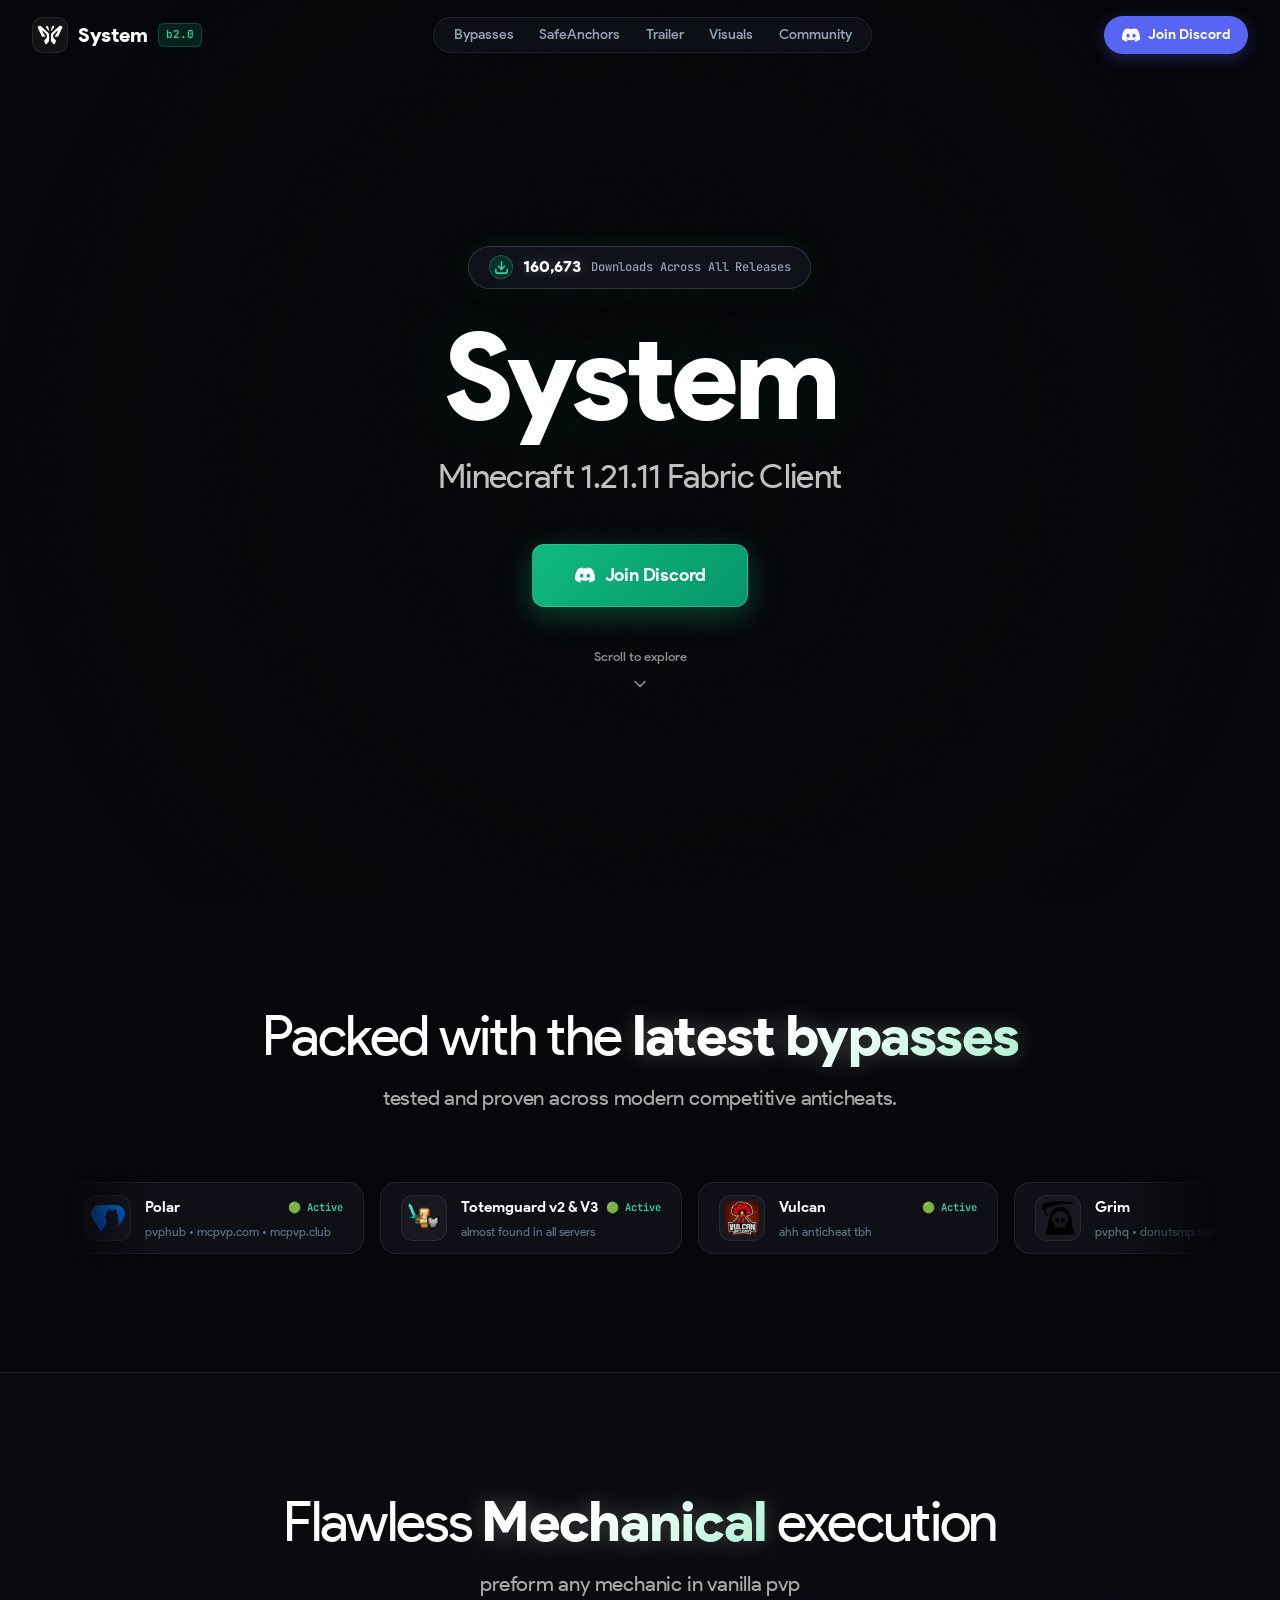
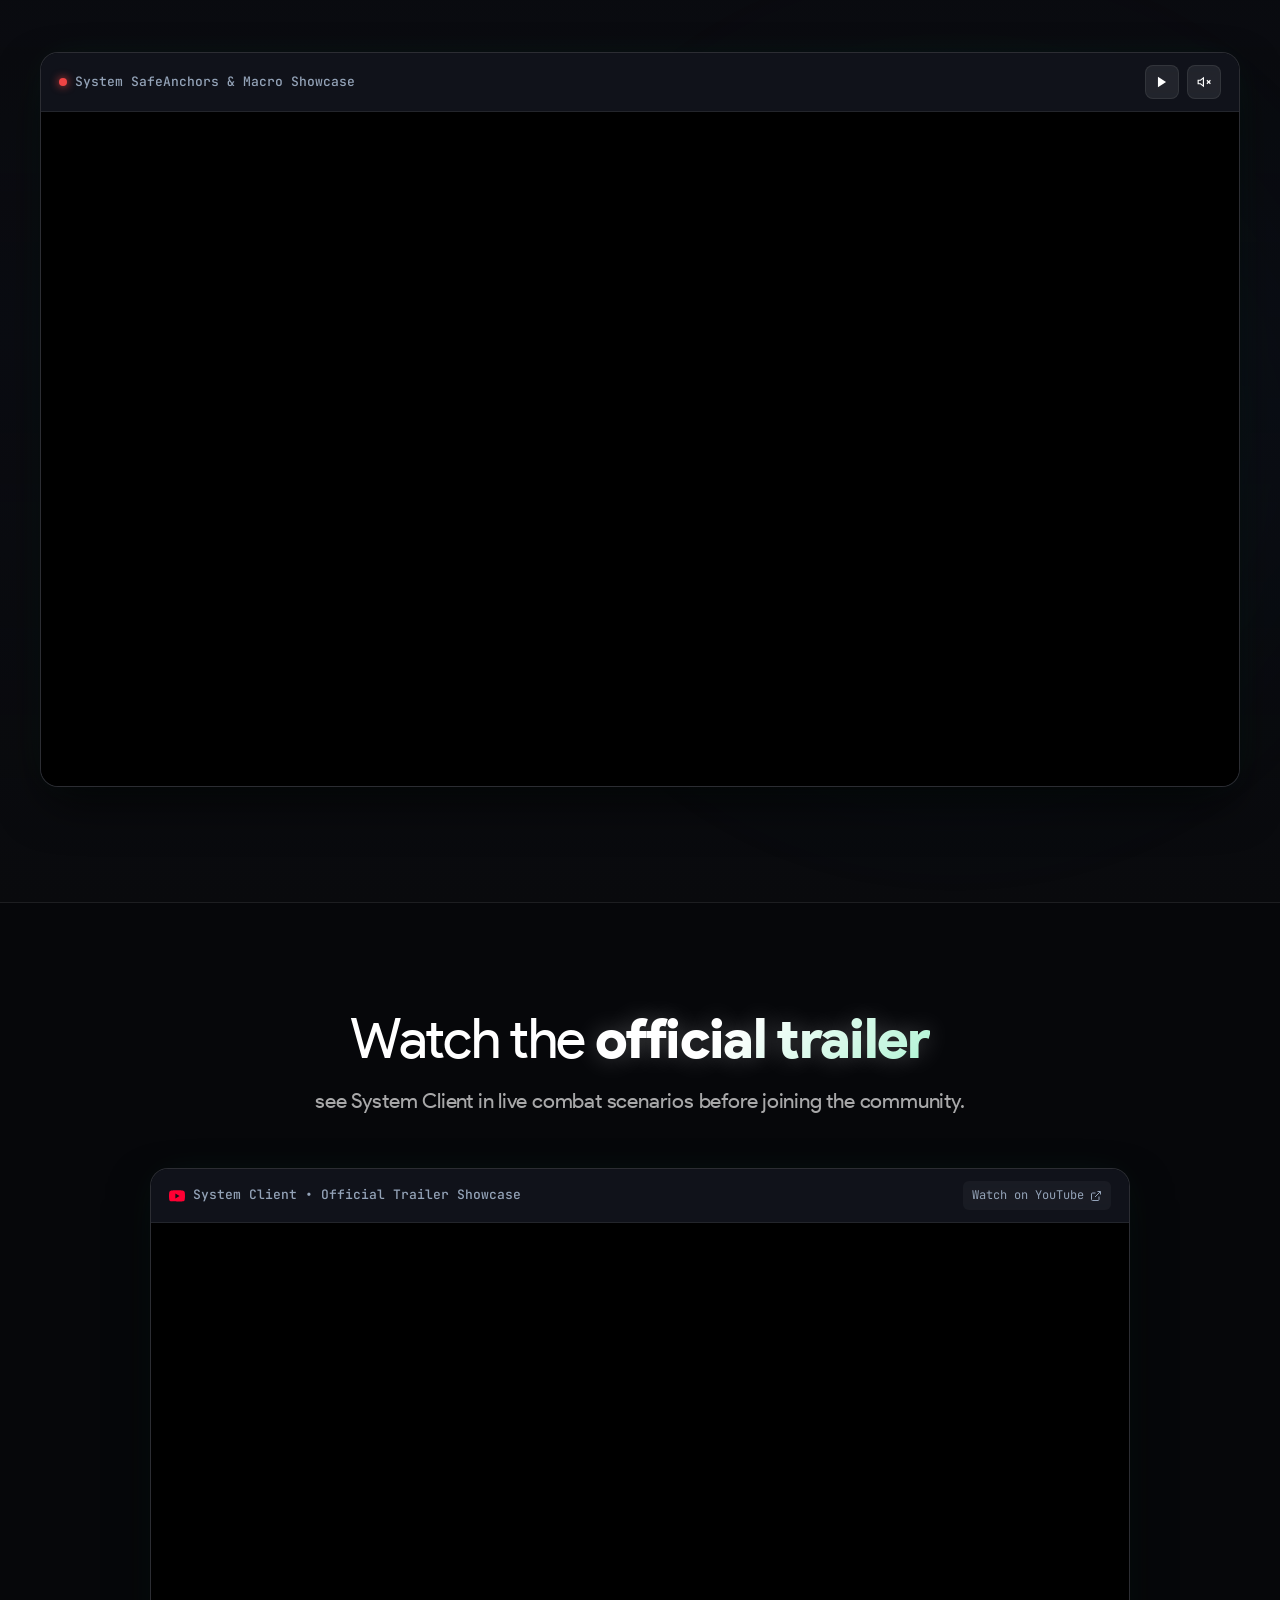
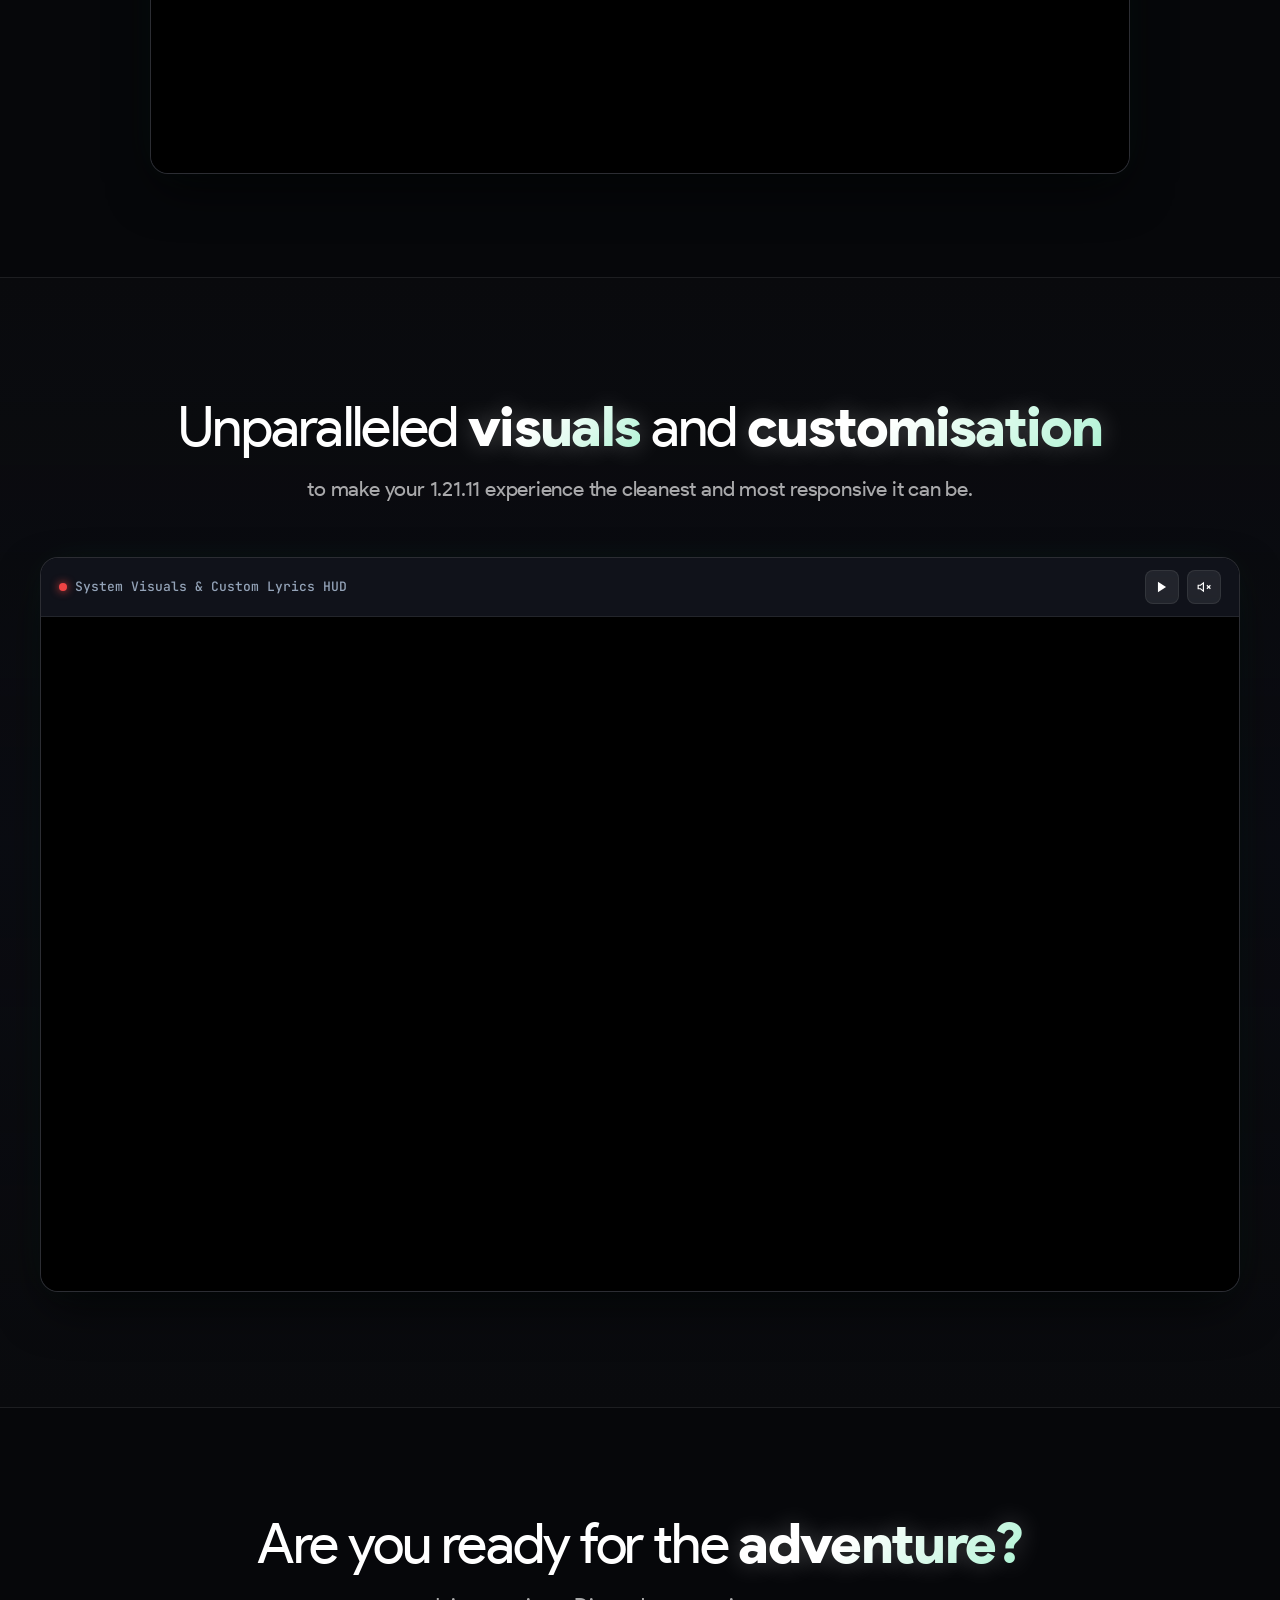
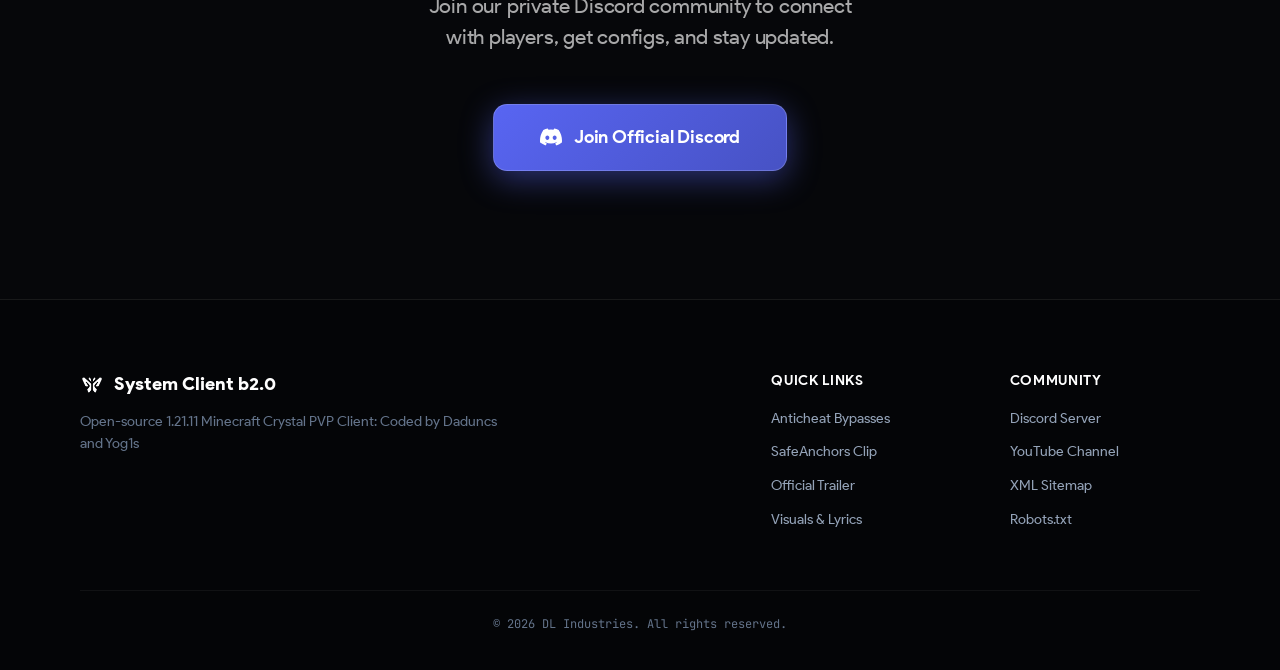
==== commit 2609e418: "Fix scroll-to-explore placement, update footer description, and remove tagline" ====
--- a/docs/index.html
+++ b/docs/index.html
@@ -43,7 +43,7 @@
   <link href="https://fonts.googleapis.com/css2?family=JetBrains+Mono:wght@400;500;700&display=swap" rel="stylesheet">
 
   <!-- Stylesheet -->
-  <link rel="stylesheet" href="style.css?v=2.4">
+  <link rel="stylesheet" href="style.css?v=2.5">
 
   <!-- Schema.org JSON-LD Structured Data -->
   <script type="application/ld+json">
@@ -518,7 +518,7 @@
             <span class="footer-title">System Client b2.0</span>
           </div>
           <p class="footer-desc">
-            Open-source 1.21.11 Minecraft Fabric PvP client. Built with next-generation engineering principles.
+            Open-source 1.21.11 Minecraft Crystal PVP Client: Coded by Daduncs and Yog1s
           </p>
         </div>
 
@@ -543,7 +543,6 @@
 
       <div class="footer-bottom-row">
         <span>&copy; 2026 DL Industries. All rights reserved.</span>
-        <span class="footer-tagline">Engineered for 1.21.11 Dominance</span>
       </div>
     </div>
   </footer>
--- a/docs/style.css
+++ b/docs/style.css
@@ -646,18 +646,16 @@
 }
 
 .hero-scroll-hint {
-  position: absolute;
-  bottom: 32px;
-  left: 50%;
-  transform: translateX(-50%);
-  display: flex;
+  position: relative;
+  display: inline-flex;
   flex-direction: column;
   align-items: center;
   gap: 6px;
-  color: rgba(255, 255, 255, 0.5);
+  color: rgba(255, 255, 255, 0.55);
   font-size: 13px;
   font-weight: 500;
   text-decoration: none;
+  margin-top: clamp(28px, 4.5vh, 44px);
   transition: color var(--duration-fast) ease, transform var(--duration-fast) var(--ease-smooth);
   animation: floatBounce 2.5s infinite ease-in-out;
   z-index: 4;
@@ -668,8 +666,8 @@
 }
 
 @keyframes floatBounce {
-  0%, 100% { transform: translate(-50%, 0); }
-  50% { transform: translate(-50%, 8px); }
+  0%, 100% { transform: translateY(0); }
+  50% { transform: translateY(6px); }
 }
 
 /* --------------------------------------------------------------------------
@@ -1140,10 +1138,9 @@
 
 .footer-bottom-row {
   display: flex;
-  justify-content: space-between;
-  align-items: center;
-  flex-wrap: wrap;
-  gap: 12px;
+  justify-content: center;
+  align-items: center;
+  text-align: center;
   padding-top: 24px;
   border-top: 1px solid rgba(255, 255, 255, 0.05);
   font-size: 12px;
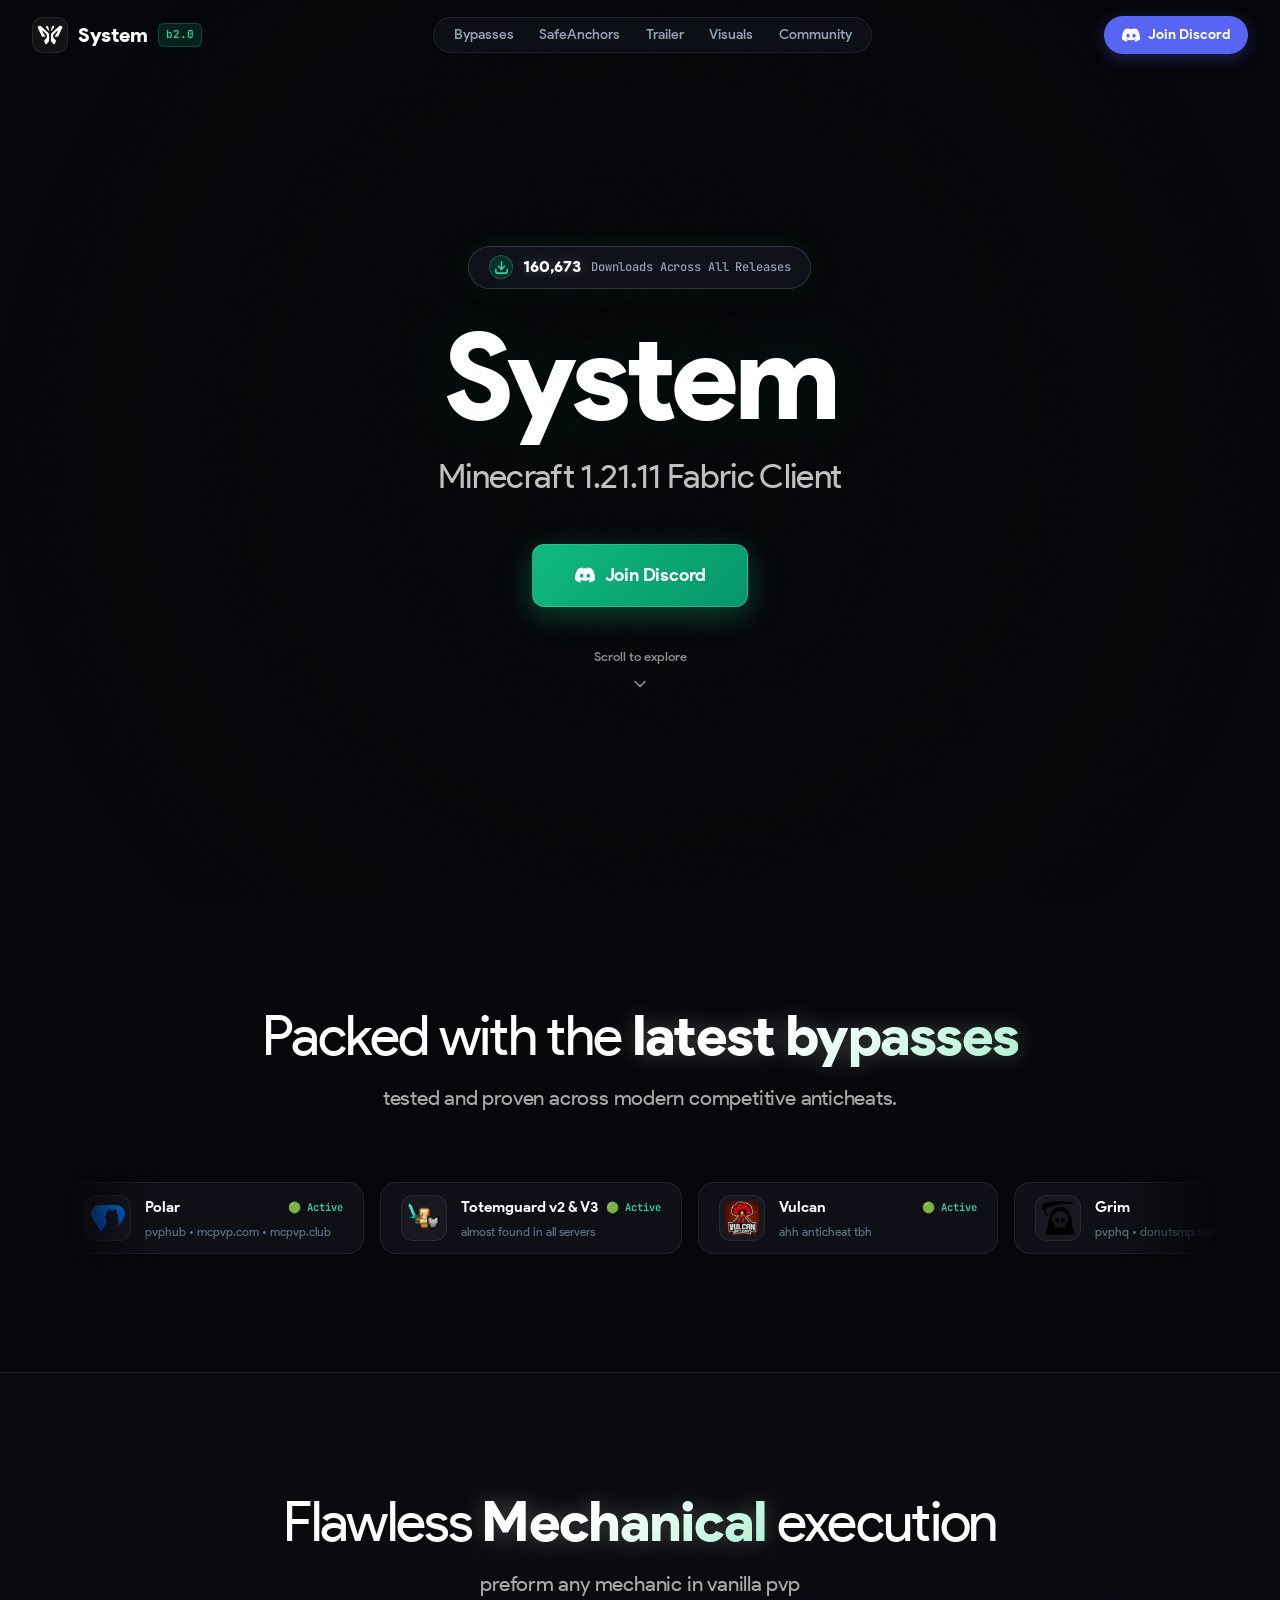
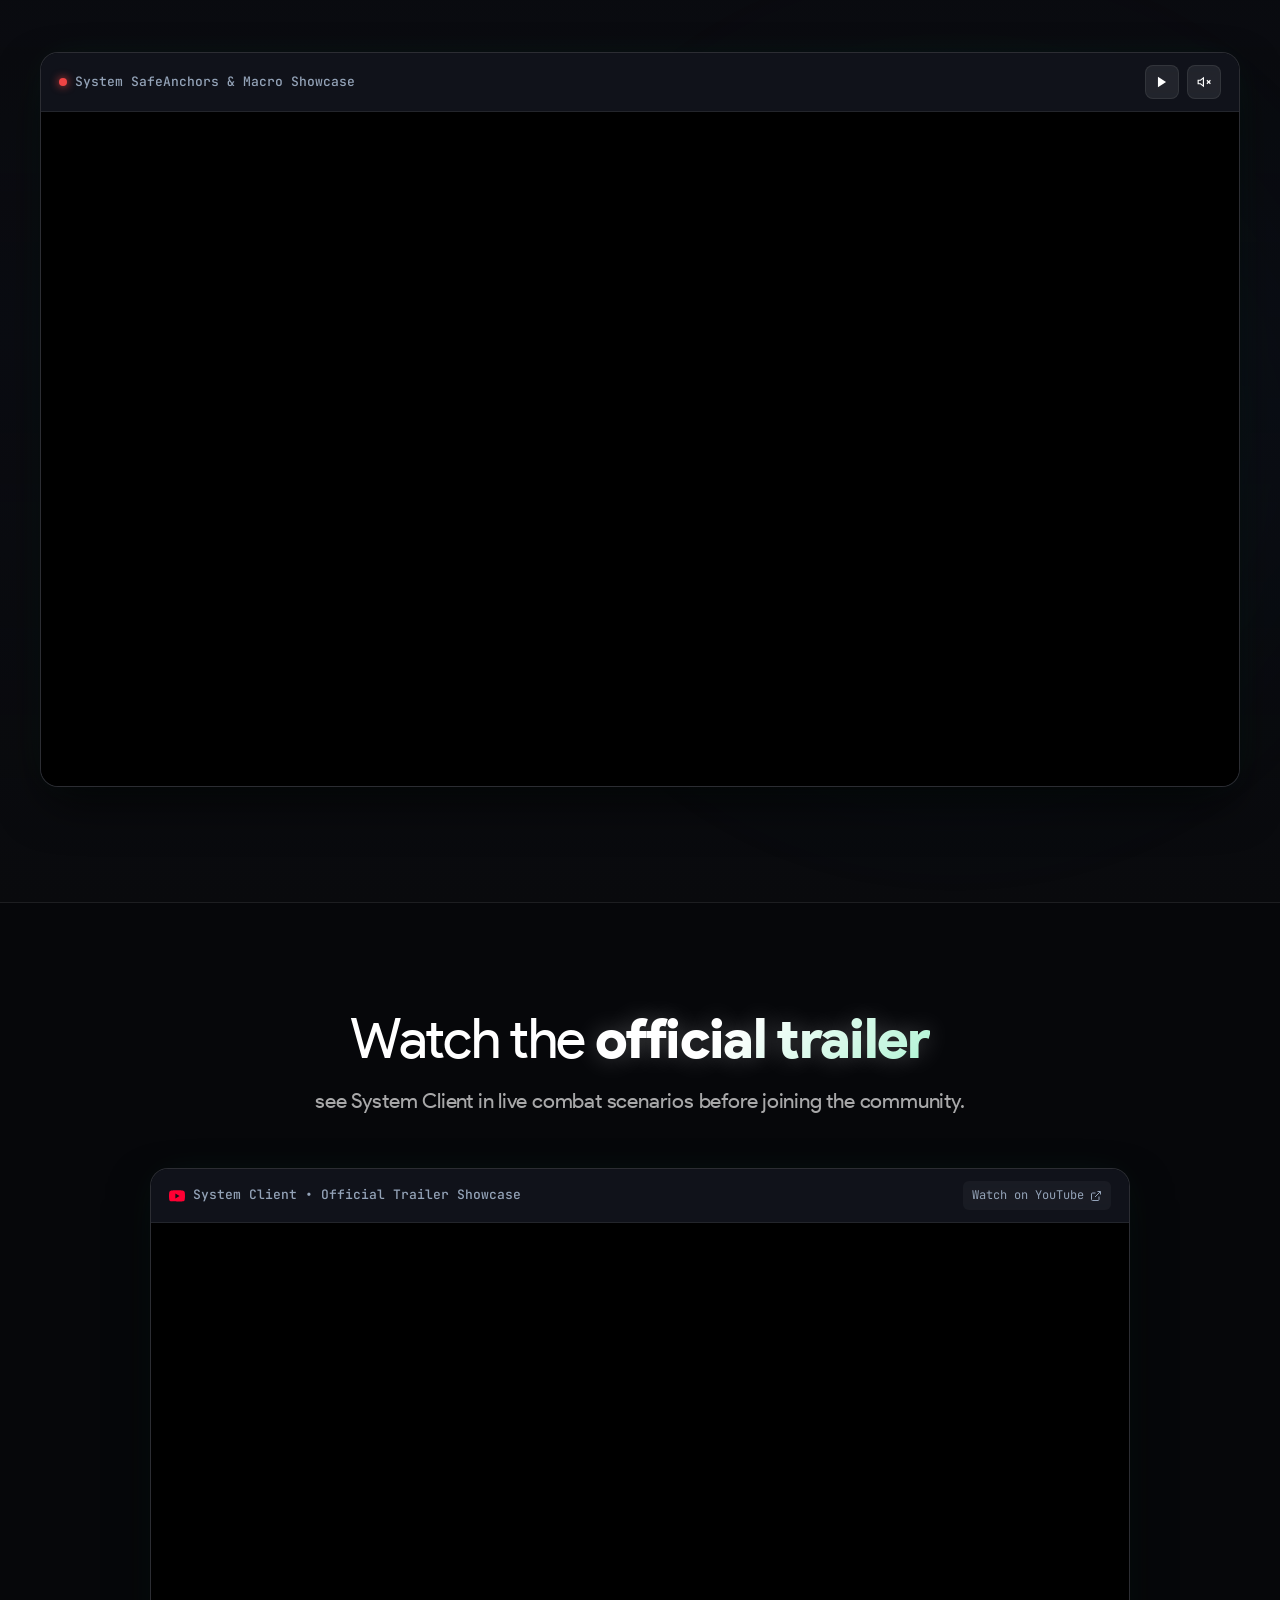
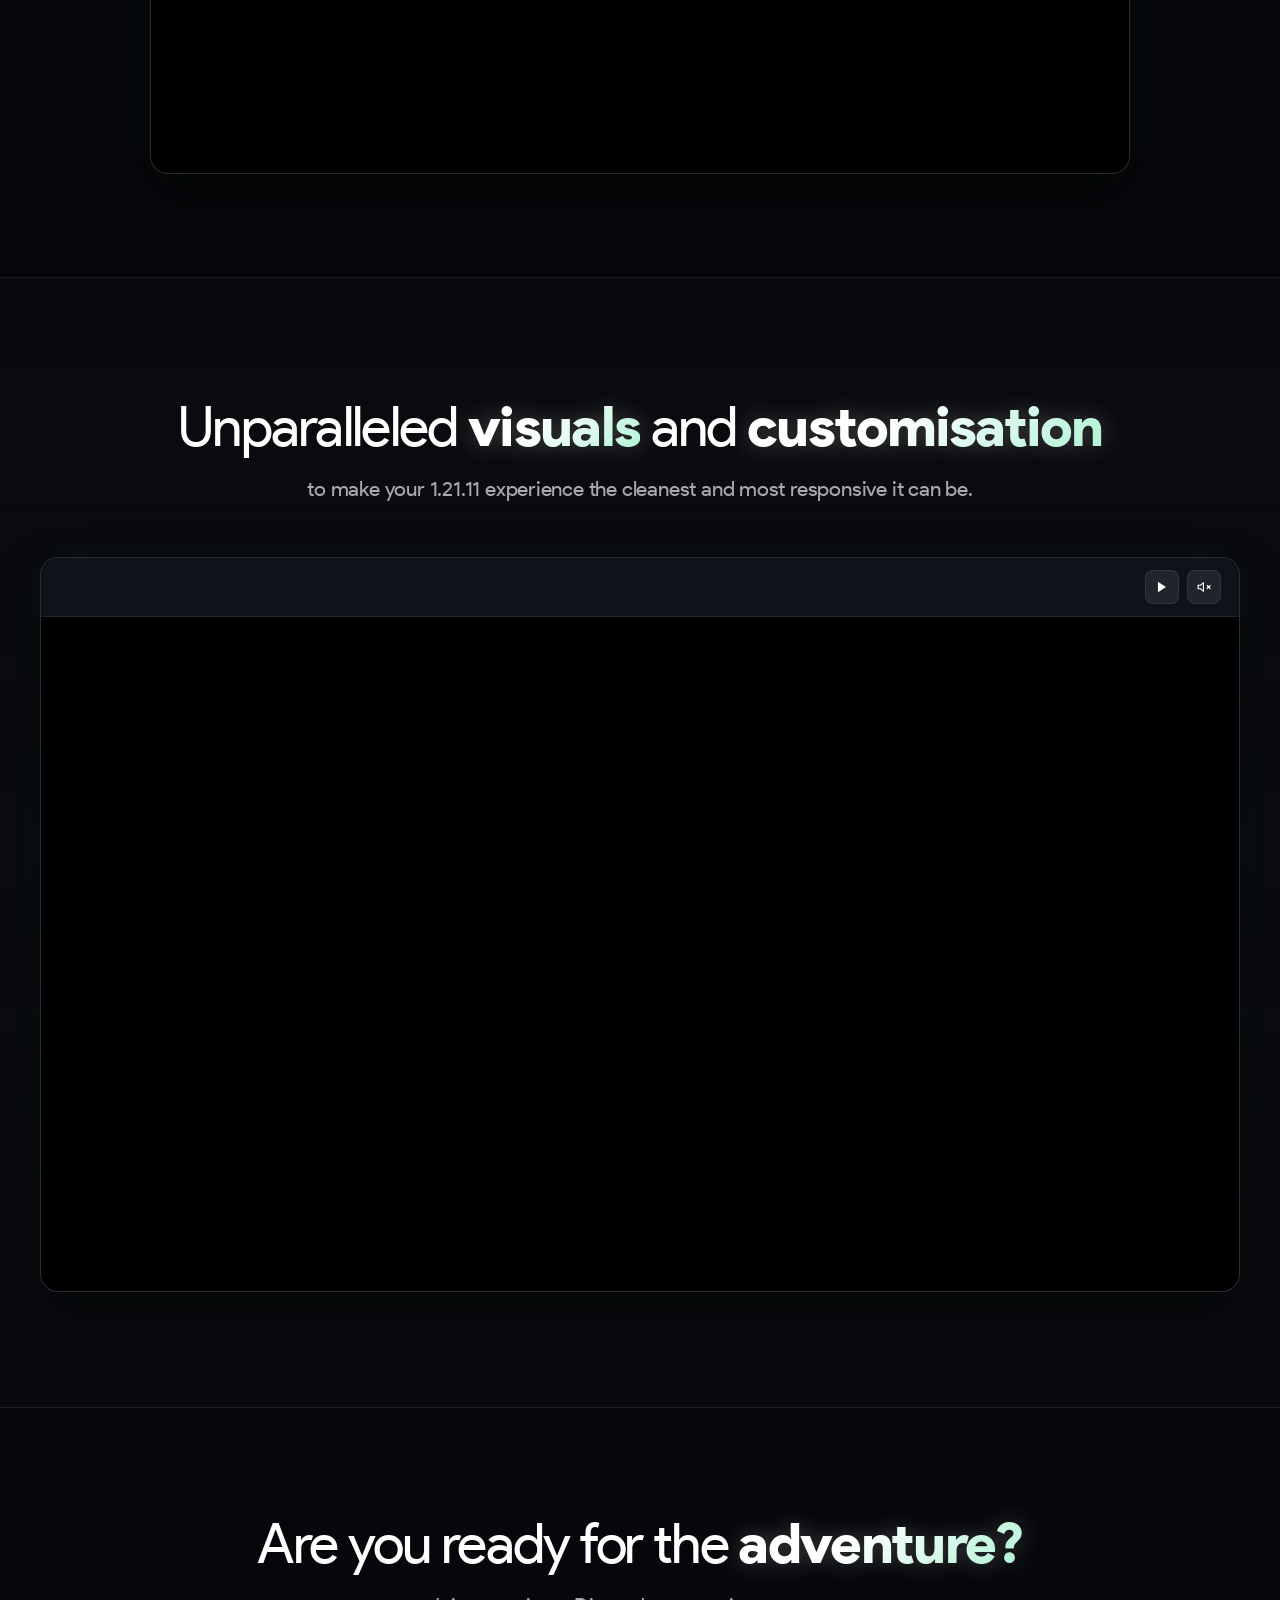
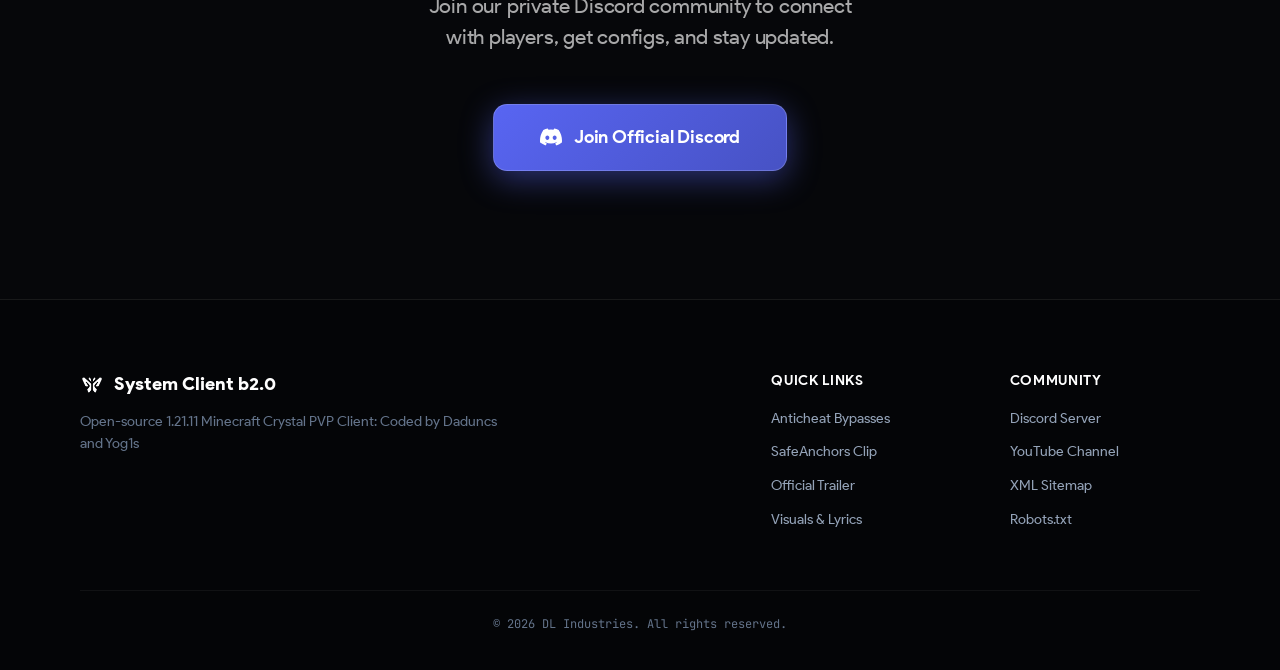
==== commit 013f203a: "Update visuals clip to lyrics2.mp4 and remove title text" ====
--- a/docs/index.html
+++ b/docs/index.html
@@ -457,13 +457,10 @@
         <p class="bodySubheading">to make your 1.21.11 experience the cleanest and most responsive it can be.</p>
       </div>
 
-      <!-- Embedded Local Clip: lyrics.mp4 -->
+      <!-- Embedded Local Clip: lyrics2.mp4 -->
       <div class="cinematic-clip-frame reveal-item">
         <div class="clip-glass-bar">
-          <div class="clip-meta-left">
-            <span class="clip-record-dot"></span>
-            <span class="clip-title-label">System Visuals & Custom Lyrics HUD</span>
-          </div>
+          <div class="clip-meta-left"></div>
           <div class="clip-controls-group">
             <button class="clip-ctrl-btn" data-video-toggle="clipLyrics" aria-label="Toggle Play/Pause">
               <svg class="icon-pause" width="14" height="14" viewBox="0 0 24 24" fill="currentColor"><rect x="6" y="4" width="4" height="16"></rect><rect x="14" y="4" width="4" height="16"></rect></svg>
@@ -478,7 +475,7 @@
 
         <div class="video-aspect-container">
           <video id="clipLyrics" autoplay muted loop playsinline preload="metadata">
-            <source src="assets/clips/lyrics.mp4" type="video/mp4">
+            <source src="assets/clips/lyrics2.mp4" type="video/mp4">
             Your browser does not support the video tag.
           </video>
         </div>
